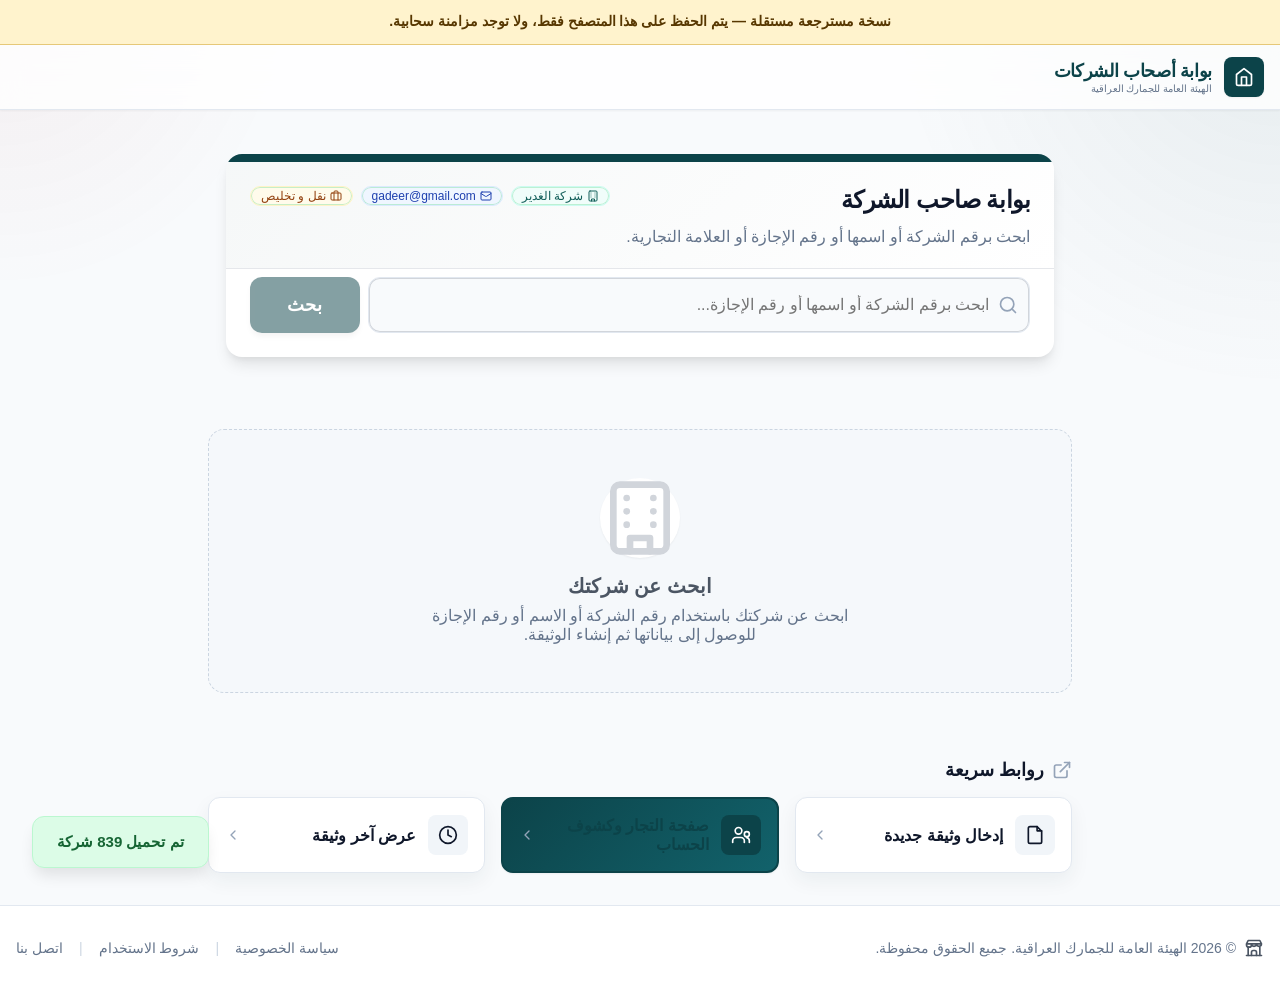
==== index.html @ 8e9bfe03 "feat: recover interactive frontend with local-only safe storage and deletion guard" ====
<!DOCTYPE html><html lang="ar" dir="rtl"><head><meta http-equiv="Content-Type" content="text/html; charset=UTF-8">
    
    <link rel="icon" href="./images/site-mark.svg">
    <meta name="viewport" content="width=device-width, initial-scale=1.0, viewport-fit=cover">
    <meta name="apple-mobile-web-app-capable" content="yes">
    <meta name="apple-mobile-web-app-status-bar-style" content="default">
    <meta name="mobile-web-app-capable" content="yes">
    <title>بوابة أصحاب الشركات</title>
    <link rel="stylesheet" href="./css/style.css">
    <link rel="stylesheet" href="./css/index-redesign.css">
</head>
<body class="isolate transition-all duration-300 dark:bg-slate-950 dark:text-slate-50">

    <div id="companySearchGate" class="flex flex-col min-h-screen">
        <!-- Top Nav -->
        <nav class="company-portal-nav">
            <div class="company-portal-nav-inner">
                <a href="./index.html" class="company-brand-wrap">
                    <div class="company-brand-icon">
                        <svg xmlns="http://www.w3.org/2000/svg" width="20" height="20" viewBox="0 0 24 24" fill="none" stroke="currentColor" stroke-width="2" stroke-linecap="round" stroke-linejoin="round"><path d="m3 9 9-7 9 7v11a2 2 0 0 1-2 2H5a2 2 0 0 1-2-2z"></path><polyline points="9 22 9 12 15 12 15 22"></polyline></svg>
                    </div>
                    <div>
                        <h1 class="company-brand-title">بوابة أصحاب الشركات</h1>
                        <p class="brand-subtitle">الهيئة العامة للجمارك العراقية</p>
                    </div>
                </a>
                
            </div>
        </nav>

        <!-- Main Content -->
        <main class="company-portal-main">
            
            <!-- Welcome Card & Search -->
            <section class="company-search-card">
                <div class="card-accent-bar"></div>
                <div class="company-search-card-header">
                    <div class="company-card-title-row">
                        <div>
                            <div class="company-card-title">
                                <h2>بوابة صاحب الشركة</h2>
                            </div>
                            <p class="company-search-help">ابحث برقم الشركة أو اسمها أو رقم الإجازة أو العلامة التجارية.</p>
                        </div>
                        <div class="owner-badges">
                            <span class="owner-badge">
                                <svg style="margin-left:4px" xmlns="http://www.w3.org/2000/svg" width="12" height="12" viewBox="0 0 24 24" fill="none" stroke="currentColor" stroke-width="2" stroke-linecap="round" stroke-linejoin="round"><rect width="16" height="20" x="4" y="2" rx="2" ry="2"></rect><path d="M9 22v-4h6v4"></path><path d="M8 6h.01"></path><path d="M16 6h.01"></path><path d="M8 10h.01"></path><path d="M16 10h.01"></path><path d="M8 14h.01"></path><path d="M16 14h.01"></path></svg>
                                شركة الغدير
                            </span>
                            <span class="owner-badge badge-blue">
                                <svg style="margin-left:4px" xmlns="http://www.w3.org/2000/svg" width="12" height="12" viewBox="0 0 24 24" fill="none" stroke="currentColor" stroke-width="2" stroke-linecap="round" stroke-linejoin="round"><rect width="20" height="16" x="2" y="4" rx="2"></rect><path d="m22 7-8.97 5.7a1.94 1.94 0 0 1-2.06 0L2 7"></path></svg>
                                gadeer@gmail.com
                            </span>
                            <span class="owner-badge badge-amber">
                                <svg style="margin-left:4px" xmlns="http://www.w3.org/2000/svg" width="12" height="12" viewBox="0 0 24 24" fill="none" stroke="currentColor" stroke-width="2" stroke-linecap="round" stroke-linejoin="round"><path d="M16 20V4a2 2 0 0 0-2-2h-4a2 2 0 0 0-2 2v16"></path><rect width="20" height="14" x="2" y="6" rx="2"></rect></svg>
                                نقل و تخليص
                            </span>
                        </div>
                    </div>
                </div>
                
                <div class="company-search-card-body">
                    <div class="hash-search-row">
                        <div class="hash-input-wrap">
                            <svg class="hash-input-icon" xmlns="http://www.w3.org/2000/svg" width="20" height="20" viewBox="0 0 24 24" fill="none" stroke="currentColor" stroke-width="2" stroke-linecap="round" stroke-linejoin="round"><circle cx="11" cy="11" r="8"></circle><path d="m21 21-4.3-4.3"></path></svg>
                            <input id="hashCompanySearch" type="text" placeholder="ابحث برقم الشركة أو اسمها أو رقم الإجازة...">
                            
                            <!-- Search Results Dropdown -->
                            <div id="hashCompanyResults" class="company-search-results" style="display: none;"></div>
                        </div>
                        <button id="hashSearchBtn" type="button" class="company-search-btn" disabled="">بحث</button>
                    </div>
                </div>
            </section>

            <!-- Empty State -->
            <section id="companyEmptyState" class="company-empty-state">
                <div class="empty-icon-wrap">
                    <svg xmlns="http://www.w3.org/2000/svg" width="40" height="40" viewBox="0 0 24 24" fill="none" stroke="currentColor" stroke-width="2" stroke-linecap="round" stroke-linejoin="round"><rect width="16" height="20" x="4" y="2" rx="2" ry="2"></rect><path d="M9 22v-4h6v4"></path><path d="M8 6h.01"></path><path d="M16 6h.01"></path><path d="M8 10h.01"></path><path d="M16 10h.01"></path><path d="M8 14h.01"></path><path d="M16 14h.01"></path></svg>
                </div>
                <h3>ابحث عن شركتك</h3>
                <p>ابحث عن شركتك باستخدام رقم الشركة أو الاسم أو رقم الإجازة للوصول إلى بياناتها ثم إنشاء الوثيقة.</p>
            </section>

            <!-- Selected Company Panel -->
            <section id="companySelectedPanel" class="company-selected-panel">
                <div class="panel-header-divider">
                    <div class="divider-line"></div>
                    <span class="divider-text">بعد اختيار الشركة</span>
                    <div class="divider-line"></div>
                </div>

                <div class="company-selected-card">
                    <div class="panel-top-info">
                        <div class="selected-icon-wrap">
                            <svg xmlns="http://www.w3.org/2000/svg" width="24" height="24" viewBox="0 0 24 24" fill="none" stroke="currentColor" stroke-width="2" stroke-linecap="round" stroke-linejoin="round"><rect width="16" height="20" x="4" y="2" rx="2" ry="2"></rect><path d="M9 22v-4h6v4"></path><path d="M8 6h.01"></path><path d="M16 6h.01"></path><path d="M8 10h.01"></path><path d="M16 10h.01"></path><path d="M8 14h.01"></path><path d="M16 14h.01"></path></svg>
                        </div>
                        <div class="panel-title-area">
                            <div class="panel-title-row">
                                <h3 id="selectedCompanyName">شركة الغدير للنقل والتخليص الجمركي</h3>
                                <svg class="check-icon" xmlns="http://www.w3.org/2000/svg" width="20" height="20" viewBox="0 0 24 24" fill="none" stroke="currentColor" stroke-width="2" stroke-linecap="round" stroke-linejoin="round"><path d="M22 11.08V12a10 10 0 1 1-5.93-9.14"></path><polyline points="22 4 12 14.01 9 11.01"></polyline></svg>
                            </div>
                            <p class="panel-subtitle">مسجلة ونشطة في النظام</p>
                        </div>
                        <span class="status-badge-approved">شركة معتمدة</span>
                    </div>

                    <div id="selectedCompanyDetails" class="company-selected-grid">
                        <!-- Dynamic details go here -->
                        <!-- 
                        <div class="detail-item">
                            <div class="detail-label"><svg width="16" height="16" viewBox="0 0 24 24" fill="none" stroke="currentColor" stroke-width="2"><rect width="16" height="20" x="4" y="2" rx="2" ry="2"/><path d="M9 22v-4h6v4"/><path d="M8 6h.01"/><path d="M16 6h.01"/><path d="M8 10h.01"/><path d="M16 10h.01"/><path d="M8 14h.01"/><path d="M16 14h.01"/></svg><span>اسم الشركة</span></div>
                            <p class="detail-value">شركة الغدير</p>
                        </div>
                        -->
                    </div>

                    <div class="panel-footer">
                        <button id="continueToFormBtn" type="button" class="company-search-btn continue-btn" disabled="">
                            متابعة إلى إنشاء الوثيقة
                            <svg xmlns="http://www.w3.org/2000/svg" width="20" height="20" viewBox="0 0 24 24" fill="none" stroke="currentColor" stroke-width="2" stroke-linecap="round" stroke-linejoin="round"><path d="m15 18-6-6 6-6"></path></svg>
                        </button>
                    </div>
                </div>
            </section>

            <!-- Quick Links -->
            <section class="quick-links-section">
                <h3 class="quick-links-title">
                    <svg xmlns="http://www.w3.org/2000/svg" width="20" height="20" viewBox="0 0 24 24" fill="none" stroke="currentColor" stroke-width="2" stroke-linecap="round" stroke-linejoin="round"><path d="M15 3h6v6"></path><path d="M10 14 21 3"></path><path d="M18 13v6a2 2 0 0 1-2 2H5a2 2 0 0 1-2-2V8a2 2 0 0 1 2-2h6"></path></svg>
                    روابط سريعة
                </h3>
                <div class="quick-links-grid">
                    <a href="./form.html" class="quick-link-chip">
                        <div class="link-icon-wrap">
                            <svg xmlns="http://www.w3.org/2000/svg" width="20" height="20" viewBox="0 0 24 24" fill="none" stroke="currentColor" stroke-width="2" stroke-linecap="round" stroke-linejoin="round"><path d="M14.5 2H6a2 2 0 0 0-2 2v16a2 2 0 0 0 2 2h12a2 2 0 0 0 2-2V7.5L14.5 2z"></path><polyline points="14.5 2 14.5 7 20 7"></polyline></svg>
                        </div>
                        <span class="link-text">إدخال وثيقة جديدة</span>
                        <svg class="link-arrow" xmlns="http://www.w3.org/2000/svg" width="16" height="16" viewBox="0 0 24 24" fill="none" stroke="currentColor" stroke-width="2" stroke-linecap="round" stroke-linejoin="round"><path d="m15 18-6-6 6-6"></path></svg>
                    </a>
                    
                    <a href="./traders.html" class="quick-link-chip primary">
                        <div class="link-icon-wrap">
                            <svg xmlns="http://www.w3.org/2000/svg" width="20" height="20" viewBox="0 0 24 24" fill="none" stroke="currentColor" stroke-width="2" stroke-linecap="round" stroke-linejoin="round"><path d="M16 21v-2a4 4 0 0 0-4-4H6a4 4 0 0 0-4 4v2"></path><circle cx="9" cy="7" r="4"></circle><path d="M22 21v-2a4 4 0 0 0-3-3.87"></path><circle cx="19" cy="11" r="3"></circle></svg>
                        </div>
                        <span class="link-text">صفحة التجار وكشوف الحساب</span>
                        <svg class="link-arrow" xmlns="http://www.w3.org/2000/svg" width="16" height="16" viewBox="0 0 24 24" fill="none" stroke="currentColor" stroke-width="2" stroke-linecap="round" stroke-linejoin="round"><path d="m15 18-6-6 6-6"></path></svg>
                    </a>
                    
                    <a href="./document.html" class="quick-link-chip">
                        <div class="link-icon-wrap">
                            <svg xmlns="http://www.w3.org/2000/svg" width="20" height="20" viewBox="0 0 24 24" fill="none" stroke="currentColor" stroke-width="2" stroke-linecap="round" stroke-linejoin="round"><circle cx="12" cy="12" r="10"></circle><polyline points="12 6 12 12 16 14"></polyline></svg>
                        </div>
                        <span class="link-text">عرض آخر وثيقة</span>
                        <svg class="link-arrow" xmlns="http://www.w3.org/2000/svg" width="16" height="16" viewBox="0 0 24 24" fill="none" stroke="currentColor" stroke-width="2" stroke-linecap="round" stroke-linejoin="round"><path d="m15 18-6-6 6-6"></path></svg>
                    </a>
                </div>
            </section>
        </main>

        <!-- Footer -->
        <footer class="company-portal-footer">
            <div class="company-footer-inner">
                <div class="company-footer-copy">
                    <svg xmlns="http://www.w3.org/2000/svg" width="20" height="20" viewBox="0 0 24 24" fill="none" stroke="currentColor" stroke-width="2" stroke-linecap="round" stroke-linejoin="round"><path d="M3 21h18"></path><path d="M3 7v1a3 3 0 0 0 6 0V7m0 1V7a3 3 0 0 0 6 0V7m0 1V7a3 3 0 0 0 6 0V7H3l2-4h14l2 4"></path><path d="M5 21V10.85"></path><path d="M19 21V10.85"></path><path d="M9 21v-4a2 2 0 0 1 2-2h2a2 2 0 0 1 2 2v4"></path></svg>
                    <p>© 2026 الهيئة العامة للجمارك العراقية. جميع الحقوق محفوظة.</p>
                </div>
                <div class="company-footer-links">
                    <a href="./#">سياسة الخصوصية</a>
                    <span class="separator">|</span>
                    <a href="./#">شروط الاستخدام</a>
                    <span class="separator">|</span>
                    <a href="./#">اتصل بنا</a>
                </div>
            </div>
        </footer>
    </div>

    <!-- Global Status Box -->
    <div id="status" class="status">
        <span id="statusMessage"></span>
    </div>

    <!-- Scripts -->
    <script src="./js/core.js"></script>
    <script src="./js/storage.js"></script>
    <script src="./js/sync.js"></script>
    <script src="./js/companies.js"></script>
    <script src="./js/index-page.js"></script>
    <script src="./js/app.js"></script>
    


</body></html>
---- css/style.css ----
@font-face {
  font-family: "Cairo";
  src: url("../fonts/cairo-regular.ttf") format("truetype");
  font-weight: 400;
  font-style: normal;
  font-display: swap;
}

@font-face {
  font-family: "Cairo";
  src: url("../fonts/cairo-regular.ttf") format("truetype");
  font-weight: 500;
  font-style: normal;
  font-display: swap;
}

@font-face {
  font-family: "Cairo";
  src: url("../fonts/cairo-regular.ttf") format("truetype");
  font-weight: 600;
  font-style: normal;
  font-display: swap;
}

@font-face {
  font-family: "Cairo";
  src: url("../fonts/cairo-bold.ttf") format("truetype");
  font-weight: 700;
  font-style: normal;
  font-display: swap;
}

@font-face {
  font-family: "Cairo";
  src: url("../fonts/cairo-bold.ttf") format("truetype");
  font-weight: 800;
  font-style: normal;
  font-display: swap;
}

@page {
  size: A4;
  margin: 0;
}

* {
  box-sizing: border-box;
  -webkit-print-color-adjust: exact;
  print-color-adjust: exact;
  /* Remove blue flash on tap on iOS */
  -webkit-tap-highlight-color: transparent;
}

html,
body {
  margin: 0;
  padding: 0;
  font-family: "Cairo", Arial, sans-serif;
  direction: rtl;
  background: #f3f4f6;
  color: #111827;
  /* Smooth momentum scrolling on iOS */
  -webkit-overflow-scrolling: touch;
}

/* Prevent iOS auto-zoom on inputs (must be ≥16px) */
input,
select,
textarea {
  font-size: 16px;
}

@media (min-width: 768px) {
  input,
  select,
  textarea {
    font-size: 1rem;
  }
}

/* Remove tap delay on all buttons and links */
button,
a,
[role="button"],
input[type="submit"],
input[type="button"],
input[type="file"],
label[for] {
  touch-action: manipulation;
  cursor: pointer;
}

/* Safe area for notched iPhones (bottom padding) */
body {
  padding-bottom: env(safe-area-inset-bottom);
}

/* ===== CSS الوثيقة الأصلي بعد تحويله من Vue scoped ===== */
{transition:background-color .2s ease-in-out,color .2s ease-in-out}.qr-document-root{width:100%}.doc-viewport{display:flex;align-items:flex-start;justify-content:center;min-height:100vh;padding:32px;background:#f3f4f6;overflow-y:auto}.a4-page{box-sizing:border-box;width:100%;max-width:210mm;min-height:297mm;padding:8mm;background:#fff;color:#111827;border:1px solid #d4cece;box-shadow:0 8px 26px #0f172a14;display:flex;flex-direction:column;gap:10px;margin:0 auto}.header-clean{display:grid;grid-template-columns:1fr 150px 1fr;align-items:center;gap:8px;padding:4px 0}.logo-wrap{display:flex;justify-content:center}.center-logo{width:110px;height:110px;object-fit:contain;border-radius:50%;border:3px solid #bbb;padding:6px;background:#fff}.doc-meta{display:flex;flex-direction:column;gap:4px}.meta-line{display:flex;gap:8px;justify-content:space-between;align-items:center}.meta-label{font-weight:700;white-space:nowrap}.meta-value{direction:ltr;text-align:left;word-break:break-word}.divider{border-top:1px solid rgba(0,0,0,.12);margin:6px 0 10px}.content{flex:1 1 auto;display:flex;flex-direction:column;gap:10px}.subject-row{display:flex;gap:12px;align-items:center;flex-wrap:wrap}.subject-field{flex:1;background:#f6f6f6;border-radius:6px;padding:6px 10px;font-weight:600;min-width:200px}.info-table{width:100%;border-collapse:collapse}.info-table th,.info-table td{border:1px solid #bbb;padding:4px 6px;font-size:.95rem}.info-table thead th{background:#990707;color:#fff;text-align:center}.info-table th.info-header{background:#990707;color:#fff;text-align:center;font-weight:700}.qr-wrap{display:flex;justify-content:center;margin-top:16px}.large-qr .barcode-img{width:58mm;max-width:100%;background:#fff;border:1px solid rgba(0,0,0,.08);padding:6px}.doc-footer{display:flex;align-items:center;justify-content:space-between;gap:10px;border-top:1px solid #bbb;padding-top:8px;flex-wrap:wrap}.footer-left img{width:72px;height:56px;object-fit:contain}.notes .muted{color:#6b7280}.external-link{color:#0d6efd;font-weight:700;word-break:break-all}.doc-actions{margin-top:8px;display:flex;justify-content:flex-start}.print-btn{background:#0d6efd;color:#fff;border:none;padding:6px 10px;border-radius:6px;font-weight:700;cursor:pointer;box-shadow:0 2px 6px #0d6efd2e;font-size:.9rem}.print-btn:hover{opacity:.95}@media(max-width:768px){.doc-viewport{padding:16px}.a4-page{padding:16px;height:auto;min-height:auto}.header-clean{display:flex;flex-direction:column-reverse;text-align:center;gap:16px}.header-left,.header-right{width:100%;text-align:center}.office-lines div{text-align:center!important}.doc-meta{width:100%}.meta-line{justify-content:space-between;width:100%}.doc-actions{justify-content:center;margin-bottom:10px}.center-logo{width:80px;height:80px}.doc-footer{flex-direction:column;text-align:center}.footer-center,.footer-right{width:100%}.info-table th,.info-table td{padding:4px;font-size:.85rem}}::-ms-reveal{display:none}


/* ===== CSS المودال الأصلي بعد تحويله من Vue scoped ===== */
.modal-overlay{position:fixed;inset:0;background-color:#0000004d;display:flex;align-items:center;justify-content:center;z-index:9999;padding:1rem;overflow-y:auto}.modal-overlay--no-dismiss{cursor:not-allowed}.modal-content{background:var(--color-background, #ffffff);border-radius:.75rem;box-shadow:0 20px 25px -5px #0000001a,0 10px 10px -5px #0000000a;display:flex;flex-direction:column;max-height:90vh;position:relative;outline:none;transition:all .3s ease;z-index:10000}@media(prefers-color-scheme:dark){.modal-content{background:var(--color-background, #1f2937);color:var(--color-text, #f9fafb)}}.modal-content--small{width:100%;max-width:400px}.modal-content--medium{width:100%;max-width:600px}.modal-content--large{width:100%;max-width:900px}.modal-content--fullscreen{width:95vw;height:95vh;max-width:none;max-height:none}.modal-header{display:flex;align-items:center;justify-content:space-between;padding:.5rem 1rem;border-bottom:1px solid var(--color-border, #e5e7eb);flex-shrink:0}@media(prefers-color-scheme:dark){.modal-header{border-bottom-color:var(--color-border, #374151)}}.modal-title{font-size:1.25rem;font-weight:600;margin:0;color:var(--color-text, #111827)}@media(prefers-color-scheme:dark){.modal-title{color:var(--color-text, #f9fafb)}}.modal-close-btn{background:none;border:none;cursor:pointer;padding:.5rem;display:flex;align-items:center;justify-content:center;border-radius:.375rem;color:var(--color-text-secondary, #6b7280);transition:all .2s ease}.modal-close-btn:hover{background-color:var(--color-hover, #f3f4f6);color:var(--color-text, #111827)}.modal-close-btn:focus{outline:2px solid var(--color-primary, #3b82f6);outline-offset:2px}@media(prefers-color-scheme:dark){.modal-close-btn:hover{background-color:var(--color-hover, #374151);color:var(--color-text, #f9fafb)}}.modal-close-icon{width:1.5rem;height:1.5rem}.modal-body{padding:1.5rem;overflow-y:auto;flex:1;color:var(--color-text, #374151)}@media(prefers-color-scheme:dark){.modal-body{color:var(--color-text, #d1d5db)}}.modal-body::-webkit-scrollbar{width:8px}.modal-body::-webkit-scrollbar-track{background:var(--color-background, #f9fafb)}.modal-body::-webkit-scrollbar-thumb{background:var(--color-border, #d1d5db);border-radius:4px}.modal-body::-webkit-scrollbar-thumb:hover{background:var(--color-border-hover, #9ca3af)}.modal-content select,.modal-content [role=listbox],.modal-content [role=menu],.modal-content .dropdown-menu,.modal-content .select-menu,.modal-content .popover,.modal-content [data-radix-popper-content-wrapper],.modal-content [data-popper-placement],.modal-content .ui-select-menu,.modal-content .ui-dropdown-menu,.modal-content .ui-popover,.modal-content [role=dialog] [role=menu],.modal-content .vue-treeselect__menu,.modal-content .vs__dropdown-menu{z-index:10001!important}.modal-footer{padding:1rem 1.5rem;border-top:1px solid var(--color-border, #e5e7eb);display:flex;align-items:center;justify-content:flex-end;gap:.75rem;flex-shrink:0}@media(prefers-color-scheme:dark){.modal-footer{border-top-color:var(--color-border, #374151)}}.modal-fade-enter-active,.modal-fade-leave-active{transition:opacity .3s ease}.modal-fade-enter-from,.modal-fade-leave-to{opacity:0}.modal-slide-enter-active,.modal-slide-leave-active{transition:all .3s ease}.modal-slide-enter-from{opacity:0;transform:translateY(-20px) scale(.95)}.modal-slide-leave-to{opacity:0;transform:translateY(20px) scale(.95)}@media(max-width:640px){.modal-overlay{padding:0;align-items:flex-end}.modal-content{border-radius:.75rem .75rem 0 0;max-height:95vh;width:100%!important;max-width:100%!important}.modal-content--fullscreen{border-radius:0;height:100vh;max-height:100vh}.modal-header,.modal-body{padding:1rem}.modal-footer{padding:.75rem 1rem;flex-direction:column-reverse}.modal-footer>*{width:100%}}@media(prefers-reduced-motion:reduce){.modal-fade-enter-active,.modal-fade-leave-active,.modal-slide-enter-active,.modal-slide-leave-active,.modal-content{transition:none}}.vue-treeselect__menu-container,.vue-treeselect__menu{z-index:10001!important}[data-headlessui-state]>[role=listbox],[data-headlessui-state] [role=menu]{z-index:10001!important}body>[role=listbox],body>[role=menu],body>.dropdown-menu,body>.select-menu,body>.popover,body>[data-radix-popper-content-wrapper],body>[data-popper-placement]{z-index:10001!important}[data-popper-placement],.ui-select-menu-container,.ui-dropdown-menu-container,.ui-popover-container{z-index:10001!important}


/* ===== تنسيق Treeselect الأصلي ===== */
.vue3-treeselect-helper-hide{display:none}.vue3-treeselect-helper-zoom-effect-off{transform:none!important}@keyframes vue3-treeselect-animation-fade-in{0%{opacity:0}}@keyframes vue3-treeselect-animation-bounce{0%,to{transform:scale(0)}50%{transform:scale(1)}}@keyframes vue3-treeselect-animation-rotate{to{transform:rotate(1turn)}}.vue3-treeselect__multi-value-item--transition-enter-active,.vue3-treeselect__multi-value-item--transition-leave-active{transition-duration:.2s;transition-property:transform,opacity}.vue3-treeselect__multi-value-item--transition-enter-active{transition-timing-function:cubic-bezier(.075,.82,.165,1)}.vue3-treeselect__multi-value-item--transition-leave-active{position:absolute;transition-timing-function:cubic-bezier(.215,.61,.355,1)}.vue3-treeselect__multi-value-item--transition-enter,.vue3-treeselect__multi-value-item--transition-leave-to{opacity:0;transform:scale(.7)}.vue3-treeselect__multi-value-item--transition-move{transition:transform .2s cubic-bezier(.165,.84,.44,1)}.vue3-treeselect{position:relative;text-align:left}[dir=rtl] .vue3-treeselect{text-align:right}.vue3-treeselect div,.vue3-treeselect span{box-sizing:border-box}.vue3-treeselect svg{fill:currentColor}.vue3-treeselect__control{background:#fff;border:1px solid #ddd;border-radius:5px;display:table;height:36px;padding-left:5px;padding-right:5px;table-layout:fixed;transition-duration:.2s;transition-property:border-color,box-shadow,width,height,background-color,opacity;transition-timing-function:cubic-bezier(.215,.61,.355,1);width:100%}.vue3-treeselect:not(.vue3-treeselect--disabled):not(.vue3-treeselect--focused) .vue3-treeselect__control:hover{border-color:#cfcfcf}.vue3-treeselect--focused:not(.vue3-treeselect--open) .vue3-treeselect__control{border-color:#039be5;box-shadow:0 0 0 3px #039be51a}.vue3-treeselect--disabled .vue3-treeselect__control{background-color:#f9f9f9}.vue3-treeselect--open .vue3-treeselect__control{border-color:#cfcfcf}.vue3-treeselect--open.vue3-treeselect--open-below .vue3-treeselect__control{border-bottom-left-radius:0;border-bottom-right-radius:0}.vue3-treeselect--open.vue3-treeselect--open-above .vue3-treeselect__control{border-top-left-radius:0;border-top-right-radius:0}.vue3-treeselect__control--has-icon{padding-left:20px}.vue3-treeselect__control--has-icon .vue3-treeselect__value-container{padding-left:5px}.vue3-treeselect__control--has-icon .vue3-treeselect__value-container .vue3-treeselect__input-container{padding-left:0}.vue3-treeselect__multi-value,.vue3-treeselect__value-container{vertical-align:middle;width:100%}.vue3-treeselect__value-container{display:table-cell;position:relative}.vue3-treeselect--searchable:not(.vue3-treeselect--disabled) .vue3-treeselect__value-container{cursor:text}.vue3-treeselect__multi-value{display:inline-block}.vue3-treeselect--has-value .vue3-treeselect__multi-value{margin-bottom:5px}.vue3-treeselect__control-icon-container{inset:0 0 0 5px;line-height:34px;pointer-events:none;position:absolute;-webkit-user-select:none;user-select:none}.vue3-treeselect__placeholder,.vue3-treeselect__single-value{inset:0;line-height:34px;overflow:hidden;padding-left:5px;padding-right:5px;pointer-events:none;position:absolute;text-overflow:ellipsis;-webkit-user-select:none;user-select:none;white-space:nowrap}.vue3-treeselect__placeholder{color:#bdbdbd}.vue3-treeselect__single-value{color:#333}.vue3-treeselect--focused.vue3-treeselect--searchable .vue3-treeselect__single-value{color:#bdbdbd}.vue3-treeselect--disabled .vue3-treeselect__single-value{position:static}.vue3-treeselect__multi-value-item-container{display:inline-block;padding-right:5px;padding-top:5px;vertical-align:top}[dir=rtl] .vue3-treeselect__multi-value-item-container{padding-left:5px;padding-right:0}.vue3-treeselect__multi-value-item{background:#e3f2fd;border:1px solid transparent;border-radius:2px;color:#039be5;cursor:default;display:inline-table;font-size:12px;padding:2px 0;vertical-align:top}.vue3-treeselect:not(.vue3-treeselect--disabled) .vue3-treeselect__multi-value-item:not(.vue3-treeselect__multi-value-item-disabled):hover .vue3-treeselect__multi-value-item:not(.vue3-treeselect__multi-value-item-new) .vue3-treeselect__multi-value-item:not(.vue3-treeselect__multi-value-item-new):hover{background:#e3f2fd;color:#039be5;cursor:pointer}.vue3-treeselect__multi-value-item.vue3-treeselect__multi-value-item-disabled{background:#f5f5f5;color:#757575;cursor:default}.vue3-treeselect--disabled .vue3-treeselect__multi-value-item{background:#fff;border-color:#e5e5e5;color:#555;cursor:default}.vue3-treeselect__multi-value-item.vue3-treeselect__multi-value-item-new,.vue3-treeselect__multi-value-item.vue3-treeselect__multi-value-item-new:hover{background:#e8f5e9}.vue3-treeselect__multi-value-label,.vue3-treeselect__value-remove{display:table-cell;padding:0 5px;vertical-align:middle}.vue3-treeselect__value-remove{border-left:1px solid #fff;color:#039be5;cursor:pointer;line-height:0;padding-left:5px}[dir=rtl] .vue3-treeselect__value-remove{border-left:0;border-right:1px solid #fff}.vue3-treeselect__value-remove:hover{color:#e53935}.vue3-treeselect--disabled .vue3-treeselect__value-remove,.vue3-treeselect__multi-value-item-disabled .vue3-treeselect__value-remove{display:none}.vue3-treeselect__value-remove>svg{height:6px;width:6px}.vue3-treeselect__multi-value-label{padding-right:5px;-webkit-user-select:none;user-select:none;white-space:pre-line}.vue3-treeselect__limit-tip{display:inline-block;padding-right:5px;padding-top:5px;vertical-align:top}[dir=rtl] .vue3-treeselect__limit-tip{padding-left:5px;padding-right:0}.vue3-treeselect__limit-tip-text{color:#bdbdbd;cursor:default;display:block;font-size:12px;font-weight:600;margin:2px 0;padding:1px 0}.vue3-treeselect__input-container{display:block;max-width:100%;outline:none}.vue3-treeselect--single .vue3-treeselect__input-container{font-size:inherit;height:100%}.vue3-treeselect--multi .vue3-treeselect__input-container{display:inline-block;font-size:12px;vertical-align:top}.vue3-treeselect--searchable .vue3-treeselect__input-container{padding-left:5px;padding-right:5px}.vue3-treeselect--searchable.vue3-treeselect--multi.vue3-treeselect--has-value .vue3-treeselect__input-container{padding-left:0;padding-top:5px}[dir=rtl] .vue3-treeselect--searchable.vue3-treeselect--multi.vue3-treeselect--has-value .vue3-treeselect__input-container{padding-left:5px;padding-right:0}.vue3-treeselect--disabled .vue3-treeselect__input-container{display:none}.vue3-treeselect__input,.vue3-treeselect__sizer{font-family:inherit;font-size:inherit;line-height:inherit;margin:0}.vue3-treeselect__input{background:none transparent;border:0;box-shadow:none;box-sizing:initial;line-height:1;margin:0;max-width:100%;outline:none;padding:0;vertical-align:middle}.vue3-treeselect__input::-ms-clear{display:none}.vue3-treeselect--single .vue3-treeselect__input{height:100%;width:100%}.vue3-treeselect--multi .vue3-treeselect__input{padding-bottom:3px;padding-top:3px}.vue3-treeselect--has-value .vue3-treeselect__input{line-height:inherit;vertical-align:top}.vue3-treeselect__sizer{height:0;left:0;overflow:scroll;position:absolute;top:0;visibility:hidden;white-space:pre}.vue3-treeselect__x-container{animation:vue3-treeselect-animation-fade-in .2s cubic-bezier(.075,.82,.165,1);color:#ccc;cursor:pointer;display:table-cell;line-height:0;text-align:center;vertical-align:middle;width:20px}.vue3-treeselect__x-container:hover{color:#e53935}.vue3-treeselect__x{height:8px;width:8px}.vue3-treeselect__control-arrow-container{cursor:pointer;display:table-cell;line-height:0;text-align:center;vertical-align:middle;width:20px}.vue3-treeselect--disabled .vue3-treeselect__control-arrow-container{cursor:default}.vue3-treeselect__control-arrow{color:#ccc;height:9px;width:9px}.vue3-treeselect:not(.vue3-treeselect--disabled) .vue3-treeselect__control-arrow-container:hover .vue3-treeselect__control-arrow{color:#616161}.vue3-treeselect--disabled .vue3-treeselect__control-arrow{opacity:.35}.vue3-treeselect__control-arrow--rotated{transform:rotate(180deg)}.vue3-treeselect__menu-container{left:0;overflow:visible;position:absolute;transition:0s;width:100%}.vue3-treeselect--open-below:not(.vue3-treeselect--append-to-body) .vue3-treeselect__menu-container{top:100%}.vue3-treeselect--open-above:not(.vue3-treeselect--append-to-body) .vue3-treeselect__menu-container{bottom:100%}.vue3-treeselect__menu{-webkit-overflow-scrolling:touch;background:#fff;border:1px solid #cfcfcf;cursor:default;display:block;line-height:180%;overflow-x:hidden;overflow-y:auto;padding-bottom:5px;padding-top:5px;position:absolute;width:auto}.vue3-treeselect--open-below .vue3-treeselect__menu{border-bottom-left-radius:5px;border-bottom-right-radius:5px;border-top-color:#f2f2f2;box-shadow:0 1px #0000000f;margin-top:-1px;top:0}.vue3-treeselect--open-above .vue3-treeselect__menu{border-bottom-color:#f2f2f2;border-top-left-radius:5px;border-top-right-radius:5px;bottom:0;margin-bottom:-1px}.vue3-treeselect__indent-level-0 .vue3-treeselect__option{padding-left:5px}[dir=rtl] .vue3-treeselect__indent-level-0 .vue3-treeselect__option{padding-left:5px;padding-right:5px}.vue3-treeselect__indent-level-0 .vue3-treeselect__tip{padding-left:25px}[dir=rtl] .vue3-treeselect__indent-level-0 .vue3-treeselect__tip{padding-left:5px;padding-right:25px}.vue3-treeselect__indent-level-1 .vue3-treeselect__option{padding-left:25px}[dir=rtl] .vue3-treeselect__indent-level-1 .vue3-treeselect__option{padding-left:5px;padding-right:25px}.vue3-treeselect__indent-level-1 .vue3-treeselect__tip{padding-left:45px}[dir=rtl] .vue3-treeselect__indent-level-1 .vue3-treeselect__tip{padding-left:5px;padding-right:45px}.vue3-treeselect__indent-level-2 .vue3-treeselect__option{padding-left:45px}[dir=rtl] .vue3-treeselect__indent-level-2 .vue3-treeselect__option{padding-left:5px;padding-right:45px}.vue3-treeselect__indent-level-2 .vue3-treeselect__tip{padding-left:65px}[dir=rtl] .vue3-treeselect__indent-level-2 .vue3-treeselect__tip{padding-left:5px;padding-right:65px}.vue3-treeselect__indent-level-3 .vue3-treeselect__option{padding-left:65px}[dir=rtl] .vue3-treeselect__indent-level-3 .vue3-treeselect__option{padding-left:5px;padding-right:65px}.vue3-treeselect__indent-level-3 .vue3-treeselect__tip{padding-left:85px}[dir=rtl] .vue3-treeselect__indent-level-3 .vue3-treeselect__tip{padding-left:5px;padding-right:85px}.vue3-treeselect__indent-level-4 .vue3-treeselect__option{padding-left:85px}[dir=rtl] .vue3-treeselect__indent-level-4 .vue3-treeselect__option{padding-left:5px;padding-right:85px}.vue3-treeselect__indent-level-4 .vue3-treeselect__tip{padding-left:105px}[dir=rtl] .vue3-treeselect__indent-level-4 .vue3-treeselect__tip{padding-left:5px;padding-right:105px}.vue3-treeselect__indent-level-5 .vue3-treeselect__option{padding-left:105px}[dir=rtl] .vue3-treeselect__indent-level-5 .vue3-treeselect__option{padding-left:5px;padding-right:105px}.vue3-treeselect__indent-level-5 .vue3-treeselect__tip{padding-left:125px}[dir=rtl] .vue3-treeselect__indent-level-5 .vue3-treeselect__tip{padding-left:5px;padding-right:125px}.vue3-treeselect__indent-level-6 .vue3-treeselect__option{padding-left:125px}[dir=rtl] .vue3-treeselect__indent-level-6 .vue3-treeselect__option{padding-left:5px;padding-right:125px}.vue3-treeselect__indent-level-6 .vue3-treeselect__tip{padding-left:145px}[dir=rtl] .vue3-treeselect__indent-level-6 .vue3-treeselect__tip{padding-left:5px;padding-right:145px}.vue3-treeselect__indent-level-7 .vue3-treeselect__option{padding-left:145px}[dir=rtl] .vue3-treeselect__indent-level-7 .vue3-treeselect__option{padding-left:5px;padding-right:145px}.vue3-treeselect__indent-level-7 .vue3-treeselect__tip{padding-left:165px}[dir=rtl] .vue3-treeselect__indent-level-7 .vue3-treeselect__tip{padding-left:5px;padding-right:165px}.vue3-treeselect__indent-level-8 .vue3-treeselect__option{padding-left:165px}[dir=rtl] .vue3-treeselect__indent-level-8 .vue3-treeselect__option{padding-left:5px;padding-right:165px}.vue3-treeselect__indent-level-8 .vue3-treeselect__tip{padding-left:185px}[dir=rtl] .vue3-treeselect__indent-level-8 .vue3-treeselect__tip{padding-left:5px;padding-right:185px}.vue3-treeselect__option{display:table;padding-left:5px;padding-right:5px;table-layout:fixed;width:100%}.vue3-treeselect__option--highlight{background:#f5f5f5}.vue3-treeselect--single .vue3-treeselect__option--selected{background:#e3f2fd;font-weight:600}.vue3-treeselect--single .vue3-treeselect__option--selected:hover{background:#e3f2fd}.vue3-treeselect__option--hide{display:none}.vue3-treeselect__option-arrow-container,.vue3-treeselect__option-arrow-placeholder{display:table-cell;line-height:0;text-align:center;vertical-align:middle;width:20px}.vue3-treeselect__option-arrow-container{cursor:pointer}.vue3-treeselect__option-arrow{color:#ccc;display:inline-block;height:9px;transform:rotate(-90deg);transition:transform .2s cubic-bezier(.19,1,.22,1);vertical-align:middle;width:9px}[dir=rtl] .vue3-treeselect__option-arrow{transform:rotate(90deg)}.vue3-treeselect--branch-nodes-disabled .vue3-treeselect__option:hover .vue3-treeselect__option-arrow,.vue3-treeselect__option-arrow-container:hover .vue3-treeselect__option-arrow{color:#616161}.vue3-treeselect__option-arrow--rotated,[dir=rtl] .vue3-treeselect__option-arrow--rotated{transform:rotate(0)}.vue3-treeselect__option-arrow--rotated.vue3-treeselect__option-arrow--prepare-enter{transform:rotate(-90deg)!important}[dir=rtl] .vue3-treeselect__option-arrow--rotated.vue3-treeselect__option-arrow--prepare-enter{transform:rotate(90deg)!important}.vue3-treeselect__label-container{color:inherit;cursor:pointer;display:table-cell;display:table;table-layout:fixed;vertical-align:middle;width:100%}.vue3-treeselect__option--disabled .vue3-treeselect__label-container{color:#00000040;cursor:not-allowed}.vue3-treeselect__checkbox-container{display:table-cell;height:100%;min-width:20px;text-align:center;vertical-align:middle;width:20px}.vue3-treeselect__checkbox{border-radius:2px;border-style:solid;border-width:1px;display:block;height:12px;margin:auto;position:relative;transition:all .2s cubic-bezier(.075,.82,.165,1);width:12px}.vue3-treeselect__check-mark,.vue3-treeselect__minus-mark{background-repeat:no-repeat;display:block;left:1px;opacity:0;position:absolute;top:1px;transition:all .2s ease}.vue3-treeselect__minus-mark{background-image:url([data-uri]);background-size:8px 8px;height:8px;width:8px}@media(min-resolution:1.5dppx){.vue3-treeselect__minus-mark{background-image:url([data-uri])}}@media(min-resolution:192dpi){.vue3-treeselect__minus-mark{background-image:url([data-uri])}}@media(min-resolution:288dpi){.vue3-treeselect__minus-mark{background-image:url([data-uri])}}.vue3-treeselect__checkbox--indeterminate>.vue3-treeselect__minus-mark{opacity:1}.vue3-treeselect__checkbox--disabled .vue3-treeselect__minus-mark{background-image:url([data-uri])}@media(min-resolution:1.5dppx){.vue3-treeselect__checkbox--disabled .vue3-treeselect__minus-mark{background-image:url([data-uri])}}@media(min-resolution:192dpi){.vue3-treeselect__checkbox--disabled .vue3-treeselect__minus-mark{background-image:url([data-uri])}}@media(min-resolution:288dpi){.vue3-treeselect__checkbox--disabled .vue3-treeselect__minus-mark{background-image:url([data-uri])}}.vue3-treeselect__check-mark{background-image:url([data-uri]);background-size:8px 8px;height:8px;transform:scaleY(1/8);width:8px}@media(min-resolution:1.5dppx){.vue3-treeselect__check-mark{background-image:url([data-uri])}}@media(min-resolution:192dpi){.vue3-treeselect__check-mark{background-image:url([data-uri])}}@media(min-resolution:288dpi){.vue3-treeselect__check-mark{background-image:url([data-uri])}}.vue3-treeselect__checkbox--checked>.vue3-treeselect__check-mark{opacity:1;transform:scaleY(1)}.vue3-treeselect__checkbox--disabled .vue3-treeselect__check-mark{background-image:url([data-uri])}@media(min-resolution:1.5dppx){.vue3-treeselect__checkbox--disabled .vue3-treeselect__check-mark{background-image:url([data-uri])}}@media(min-resolution:192dpi){.vue3-treeselect__checkbox--disabled .vue3-treeselect__check-mark{background-image:url([data-uri])}}@media(min-resolution:288dpi){.vue3-treeselect__checkbox--disabled .vue3-treeselect__check-mark{background-image:url([data-uri])}}.vue3-treeselect__checkbox--unchecked{background:#fff;border-color:#e0e0e0}.vue3-treeselect__label-container:hover .vue3-treeselect__checkbox--unchecked{background:#fff;border-color:#039be5}.vue3-treeselect__checkbox--checked,.vue3-treeselect__checkbox--indeterminate,.vue3-treeselect__label-container:hover .vue3-treeselect__checkbox--checked,.vue3-treeselect__label-container:hover .vue3-treeselect__checkbox--indeterminate{background:#039be5;border-color:#039be5}.vue3-treeselect__checkbox--disabled,.vue3-treeselect__label-container:hover .vue3-treeselect__checkbox--disabled{background-color:#f7f7f7;border-color:#e0e0e0}.vue3-treeselect__label{cursor:inherit;display:table-cell;max-width:100%;overflow:hidden;padding-left:5px;text-overflow:ellipsis;vertical-align:middle;white-space:nowrap}[dir=rtl] .vue3-treeselect__label{padding-left:0;padding-right:5px}.vue3-treeselect__count{font-weight:400;margin-left:5px;opacity:.6}[dir=rtl] .vue3-treeselect__count{margin-left:0;margin-right:5px}.vue3-treeselect__tip{color:#757575;display:table;padding-left:5px;padding-right:5px;table-layout:fixed;width:100%}.vue3-treeselect__tip-text{display:table-cell;font-size:12px;overflow:hidden;padding-left:5px;padding-right:5px;text-overflow:ellipsis;vertical-align:middle;white-space:nowrap;width:100%}.vue3-treeselect__error-tip .vue3-treeselect__retry{color:#039be5;cursor:pointer;font-style:normal;font-weight:600;margin-left:5px;text-decoration:none}[dir=rtl] .vue3-treeselect__error-tip .vue3-treeselect__retry{margin-left:0;margin-right:5px}.vue3-treeselect__icon-container{display:table-cell;line-height:0;text-align:center;vertical-align:middle;width:20px}.vue3-treeselect--single .vue3-treeselect__icon-container{padding-left:5px}[dir=rtl] .vue3-treeselect--single .vue3-treeselect__icon-container{padding-left:0;padding-right:5px}.vue3-treeselect__icon-warning{background:#fb8c00;border-radius:50%;display:block;height:12px;margin:auto;position:relative;width:12px}.vue3-treeselect__icon-warning:after{border-color:#fff;border-style:solid;border-width:5px 0 1px;content:"";display:block;height:1px;left:5px;position:absolute;top:2.5px;width:2px}.vue3-treeselect__icon-error{background:#e53935;border-radius:50%;display:block;height:12px;margin:auto;position:relative;width:12px}.vue3-treeselect__icon-error:after,.vue3-treeselect__icon-error:before{background:#fff;content:"";display:block;position:absolute;transform:rotate(45deg)}.vue3-treeselect__icon-error:before{height:2px;left:3px;top:5px;width:6px}.vue3-treeselect__icon-error:after{height:6px;left:5px;top:3px;width:2px}.vue3-treeselect__icon-loader{animation:vue3-treeselect-animation-rotate 1.6s linear infinite;display:block;height:12px;margin:auto;position:relative;text-align:center;width:12px}.vue3-treeselect__icon-loader:after,.vue3-treeselect__icon-loader:before{animation:vue3-treeselect-animation-bounce 1.6s ease-in-out infinite;border-radius:50%;content:"";display:block;height:100%;left:0;opacity:.6;position:absolute;top:0;width:100%}.vue3-treeselect__icon-loader:before{background:#039be5}.vue3-treeselect__icon-loader:after{animation-delay:-.8s;background:#b3e5fc}.vue3-treeselect__menu-placeholder{display:none}.vue3-treeselect__portal-target{border:0;box-sizing:border-box;display:block;height:0;left:0;margin:0;overflow:visible;padding:0;position:absolute;top:0;width:0}


/* ===== إضافات صفحة التعبئة ===== */

.form-page {
  min-height: 100vh;
  padding: 24px;
  background: #f3f4f6;
}

.form-card {
  max-width: 1120px;
  margin: 0 auto;
  background: #fff;
  border: 1px solid #ddd;
  border-radius: 16px;
  padding: 22px;
  box-shadow: 0 8px 26px rgba(15, 23, 42, .08);
  overflow: visible;
}

.form-header {
  display: flex;
  align-items: center;
  gap: 14px;
  margin-bottom: 16px;
}

.form-header img {
  width: 42px;
  height: 42px;
  object-fit: contain;
  border-radius: 50%;
  border: 1px solid #ddd;
  padding: 3px;
  background: #fff;
}

.form-title {
  margin: 0;
  color: #990707;
  font-size: 24px;
  font-weight: 800;
}

.form-desc {
  margin: 4px 0 0;
  color: #6b7280;
  font-size: 14px;
}

.section-title {
  grid-column: 1 / -1;
  margin: 12px 0 0;
  padding: 8px 10px;
  background: #990707;
  color: #fff;
  border-radius: 8px;
  font-size: 14px;
  font-weight: 800;
}

.form-grid {
  display: grid;
  grid-template-columns: repeat(2, 1fr);
  gap: 12px;
}

.form-group,
.form-group-full {
  position: relative;
}

.form-group-full {
  grid-column: 1 / -1;
}

.form-label {
  display: block;
  font-weight: 700;
  margin-bottom: 5px;
  font-size: 13px;
}

.form-input,
.form-textarea {
  width: 100%;
  border: 1px solid #d1d5db;
  border-radius: 9px;
  padding: 10px 12px;
  font-family: inherit;
  font-size: 14px;
  outline: none;
  background: #fff;
  transition: border-color .2s ease-in-out, box-shadow .2s ease-in-out;
}

.form-textarea {
  min-height: 76px;
  resize: vertical;
}

.form-input:focus,
.form-textarea:focus {
  border-color: #990707;
  box-shadow: 0 0 0 3px rgba(153, 7, 7, .08);
}

.search-results {
  display: none;
  position: absolute;
  z-index: 10001;
  top: calc(100% + 4px);
  right: 0;
  left: 0;
  background: #fff;
  border: 1px solid #d1d5db;
  border-radius: 10px;
  max-height: 320px;
  overflow: auto;
  box-shadow: 0 10px 25px rgba(15, 23, 42, .14);
}

.search-result-item {
  padding: 10px;
  border-bottom: 1px solid #eee;
  cursor: pointer;
  display: grid;
  gap: 3px;
}

.search-result-item:hover {
  background: #f9fafb;
}

.company-number {
  color: #990707;
  font-weight: 800;
  font-size: 12px;
}

.company-name {
  font-weight: 800;
  color: #111827;
}

.company-brand {
  color: #6b7280;
  font-size: 12px;
  line-height: 1.5;
}

.form-actions,
.toolbar {
  display: flex;
  gap: 10px;
  justify-content: center;
}

.form-actions {
  justify-content: flex-start;
  margin-top: 18px;
  position: sticky;
  bottom: 0;
  background: #fff;
  padding-top: 12px;
  border-top: 1px solid #eee;
}

.toolbar {
  padding: 14px;
  background: #fff;
  border-bottom: 1px solid #ddd;
  position: sticky;
  top: 0;
  z-index: 10;
}

.btn {
  border: 0;
  border-radius: 9px;
  padding: 11px 16px;
  font-family: inherit;
  font-weight: 800;
  cursor: pointer;
  text-decoration: none;
  display: inline-flex;
  align-items: center;
  justify-content: center;
}

.btn-primary {
  background: #990707;
  color: #fff;
}

.btn-secondary {
  background: #e5e7eb;
  color: #111827;
}

.status {
  display: none;
  margin-top: 12px;
  padding: 10px 12px;
  border-radius: 8px;
  font-weight: 700;
  font-size: 13px;
}

.status.info {
  display: block;
  background: #d1ecf1;
  color: #0c5460;
  border: 1px solid #bee5eb;
}

.status.success {
  display: block;
  background: #d4edda;
  color: #155724;
  border: 1px solid #c3e6cb;
}

.status.error {
  display: block;
  background: #f8d7da;
  color: #721c24;
  border: 1px solid #f5c6cb;
}

.form-note {
  margin-top: 14px;
  font-size: 12px;
  color: #6b7280;
}

/* Badge بسيط مثل badge-ddrqdsta */
.status-badge {
  display: inline-flex;
  align-items: center;
  border-radius: 6px;
  padding: 4px 8px;
  font-size: 12px;
  font-weight: 800;
  background: rgba(153, 7, 7, .10);
  color: #990707;
  border: 1px solid rgba(153, 7, 7, .25);
}

/* إضافات HTML على الوثيقة */
.a4-page {
  position: relative;
}



.logo-fallback {
  width: 110px;
  height: 110px;
  border-radius: 50%;
  border: 3px solid #bbb;
  padding: 6px;
  background: #fff;
  color: #9ca3af;
  display: flex;
  align-items: center;
  justify-content: center;
  font-weight: 700;
}

.qr-empty {
  width: 58mm;
  height: 58mm;
  background: #fff;
  border: 1px solid rgba(0, 0, 0, .08);
}

.info-table .ltr-right {
  direction: ltr;
  text-align: right;
}

.footer-logo-fallback {
  width: 72px;
  height: 56px;
  border: 1px solid #ddd;
  color: #9ca3af;
  display: flex;
  align-items: center;
  justify-content: center;
  font-weight: 700;
}

.footer-logo {
  width: 72px;
  height: 56px;
  object-fit: contain;
}

@media print {
  @page { size: A4; margin: 0 !important; }

  html,
  body {
    margin: 0;
    padding: 0;
    background: #fff;
  }

  .toolbar,
  .form-page,
  button,
  .print-toolbar,
  .download-toolbar,
  .preview-overlay,
  .preview-card,
  .action-buttons,
  .doc-actions {
    display: none !important;
  }

  .doc-viewport {
    padding: 0 !important;
    background: #fff !important;
    min-height: auto !important;
  }

  .a4-page {
    width: 210mm !important;
    height: 296mm !important;
    margin: 0 auto !important;
    box-sizing: border-box !important;
    display: flex !important;
    flex-direction: column !important;
    padding: 10mm !important;
    overflow: hidden !important;
    position: static !important;
    transform: none !important;
    box-shadow: none !important;
    border: none !important;
  }

  .a4-page .content {
    flex: 1 1 auto !important;
    display: flex !important;
    flex-direction: column !important;
    gap: 4px !important;
  }

  .header-clean { padding: 0 !important; gap: 4px !important; }
  .center-logo { width: 50px !important; height: 0px !important; }
  .office-lines { font-size: 0.75rem !important; line-height: 1.2 !important; }
  .doc-meta { gap: 2px !important; }
  .doc-meta .meta-value,
  .meta-label { font-size: 0.8rem !important; min-width: auto !important; }
  .divider { margin: 4px 0 !important; }
  .doc-title { margin: 4px 0 !important; font-size: 1.2rem !important; }
  .subject-row { margin-bottom: 4px !important; font-size: 0.9rem !important; }
  .subject-field { padding: 2px 6px !important; }
  .info-table th { font-size: 0.8rem !important; padding: 2px 4px !important; }
  .info-table td { font-size: 0.8rem !important; padding: 1px 4px !important; }
  .qr-wrap { margin-top: 4px !important; }
  .large-qr .barcode-img { width: 40mm !important; padding: 2px !important; }
  .qr-empty { width: 40mm !important; height: 40mm !important; }
  .notes p { margin: 1px 0 !important; font-size: 0.75rem !important; }
  .doc-footer {
    margin-top: auto !important;
    page-break-inside: avoid !important;
    padding-top: 4px !important;
    gap: 4px !important;
  }
  .footer-logo,
  .footer-left img { width: 50px !important; height: 40px !important; }
  .doc-footer .small { font-size: 0.65rem !important; line-height: 1.2 !important; }

  * {
    -webkit-print-color-adjust: exact !important;
    print-color-adjust: exact !important;
  }
}

@media (max-width: 768px) {
  .form-page { padding: 12px; }
  .form-grid { grid-template-columns: 1fr; }
  .form-card { padding: 16px; }
  .form-actions,
  .toolbar { flex-direction: column; }
}

/* واجهة بحث الشركة مثل بوابة أصحاب الشركات */
.company-portal-shell{min-height:100vh;display:flex;flex-direction:column;background:#f9fafb;color:#111827}
.company-portal-nav{position:sticky;top:0;z-index:50;border-bottom:1px solid #e5e7eb;background:#fff;box-shadow:0 1px 2px rgba(0,0,0,.05)}
.company-portal-container{width:100%;max-width:1280px;margin:0 auto;padding:0 16px}
.company-portal-nav-inner{height:64px;display:flex;align-items:center;justify-content:space-between}
.company-brand-wrap{display:flex;align-items:center;gap:12px;text-decoration:none}
.company-brand-icon{width:40px;height:40px;border-radius:10px;background:rgba(34,197,94,.12);color:#16a34a;display:flex;align-items:center;justify-content:center}
.company-brand-title{font-size:18px;font-weight:800;color:#111827;margin:0}
.company-user-area{display:flex;align-items:center;gap:12px}
.theme-icon-btn{width:34px;height:34px;border-radius:8px;background:transparent;border:0;color:#374151;display:inline-flex;align-items:center;justify-content:center;cursor:pointer}
.theme-icon-btn:hover{background:#f3f4f6}
.user-pill{display:inline-flex;align-items:center;gap:8px;border:0;background:transparent;border-radius:8px;padding:6px 8px;cursor:pointer;color:#374151;font-family:inherit}
.user-avatar{width:28px;height:28px;border-radius:999px;background:#f3f4f6;color:#6b7280;display:inline-flex;align-items:center;justify-content:center;font-weight:800}
.company-portal-main{flex:1;padding:12px 20px 40px}
.company-search-card{max-width:1280px;margin:12px auto 40px;background:#fff;border:1px solid #e5e7eb;border-radius:14px;overflow:visible;box-shadow:0 1px 4px rgba(15,23,42,.06)}
.company-search-card-header{padding:16px 24px;border-bottom:1px solid #e5e7eb}
.company-card-title-row{display:flex;align-items:center;justify-content:space-between;gap:16px;flex-wrap:wrap}
.company-card-title{display:flex;align-items:center;gap:12px}
.company-card-title svg{color:#22c55e;width:32px;height:32px;flex-shrink:0}
.company-card-title h2{font-size:20px;font-weight:800;margin:0}
.owner-badges{display:flex;gap:10px;flex-wrap:wrap}
.owner-badge{display:inline-flex;align-items:center;border-radius:8px;padding:4px 8px;font-size:14px;font-weight:700;color:#16a34a;background:rgba(34,197,94,.10);box-shadow:inset 0 0 0 1px rgba(34,197,94,.25)}
.company-search-card-body{padding:24px}
.company-search-inner{max-width:1152px;margin:0 auto;display:flex;flex-direction:column}
.company-search-help{font-size:14px;color:#4b5563;margin:0 0 16px}
.hash-search-row{display:flex;gap:12px;align-items:stretch;position:relative}
.hash-input-wrap{position:relative;flex:1;display:inline-flex;align-items:center}
.hash-input-wrap input{width:100%;border:0;border-radius:8px;padding:10px 12px;padding-inline-start:44px;font-size:16px;outline:none;background:#fff;color:#111827;box-shadow:inset 0 0 0 1px #d1d5db}
.hash-input-wrap input:focus{box-shadow:inset 0 0 0 2px #22c55e}
.hash-input-icon{position:absolute;inset-inline-start:12px;color:#9ca3af;width:20px;height:20px;pointer-events:none}
.company-search-btn{border:0;border-radius:8px;background:#22c55e;color:#fff;font-weight:800;font-family:inherit;padding:10px 16px;min-width:110px;display:inline-flex;align-items:center;justify-content:center;gap:8px;cursor:pointer}
.company-search-btn:disabled{opacity:.55;cursor:not-allowed}
.company-search-btn:not(:disabled):hover{background:#16a34a}
.company-search-results{display:none;margin-top:12px;background:#fff;border:1px solid #e5e7eb;border-radius:10px;max-height:360px;overflow:auto;box-shadow:0 12px 26px rgba(15,23,42,.12)}
.company-result-row{padding:12px 14px;border-bottom:1px solid #f3f4f6;cursor:pointer;display:grid;gap:4px}
.company-result-row:hover{background:#f9fafb}
.company-result-code{color:#16a34a;font-weight:900;font-size:12px}
.company-result-name{color:#111827;font-weight:900;font-size:15px}
.company-result-meta{color:#6b7280;font-size:12px;line-height:1.5}
.company-empty-state{display:flex;flex-direction:column;align-items:center;justify-content:center;padding:64px 16px;text-align:center}
.company-empty-state svg{width:96px;height:96px;color:#d1d5db}
.company-empty-state h3{margin:16px 0 0;font-size:20px;font-weight:800;color:#4b5563}
.company-empty-state p{margin:8px 0 0;color:#6b7280;max-width:520px}
.company-selected-panel{display:none;margin-top:24px;border:1px solid #bbf7d0;background:#f0fdf4;border-radius:12px;padding:16px}
.company-selected-panel h3{margin:0 0 8px;color:#166534;font-size:18px;font-weight:900}
.company-selected-grid{display:grid;grid-template-columns:repeat(2,minmax(0,1fr));gap:8px 16px;font-size:14px;color:#374151}
.company-selected-actions{display:flex;justify-content:flex-start;gap:10px;margin-top:16px}
.company-portal-footer{border-top:1px solid #e5e7eb;background:#fff;padding:24px 0}
.company-footer-inner{display:flex;align-items:center;justify-content:space-between;gap:16px;flex-wrap:wrap}
.company-footer-copy{color:#4b5563;font-size:14px}
.company-footer-copy p{margin:0}.company-footer-copy p+p{margin-top:4px}
.company-footer-links{display:flex;flex-wrap:wrap;gap:12px;color:#4b5563;font-size:14px}
.company-footer-links a{color:inherit;text-decoration:none}.company-footer-links a:hover{color:#16a34a}
@media (prefers-color-scheme:dark){.company-portal-shell{background:#111827;color:#fff}.company-portal-nav,.company-search-card,.company-portal-footer{background:#1f2937;border-color:#374151}.company-brand-title,.company-card-title h2,.company-result-name{color:#f9fafb}.company-search-help,.company-footer-copy,.company-footer-links,.company-empty-state p{color:#9ca3af}.hash-input-wrap input,.company-search-results{background:#111827;color:#fff}.company-result-row{border-color:#374151}.company-result-row:hover{background:#1f2937}.company-empty-state h3{color:#d1d5db}}
@media (max-width:768px){.company-portal-main{padding:12px}.company-card-title-row,.hash-search-row,.company-footer-inner{flex-direction:column;align-items:stretch}.company-search-btn{width:100%}.owner-badges{width:100%}.company-selected-grid{grid-template-columns:1fr}}


/* تحسينات document.html المعدل */
.print-hidden {}

@media print {
  .print-hidden,
  .toolbar,
  .doc-actions {
    display: none !important;
  }
}

.doc-title {
  text-align: right;
}

.notes.centered {
  text-align: center;
}

.qr-wrap:empty::before {
  content: "";
  width: 58mm;
  height: 58mm;
  display: block;
  background: #fff;
  border: 1px solid rgba(0,0,0,.08);
}


/* ===== Responsive polish refresh ===== */
:root {
  --app-primary: #0c4349;
  --app-primary-strong: #082f34;
  --app-primary-soft: rgba(12, 67, 73, 0.08);
  --app-accent: #990707;
  --app-bg: #eef4f5;
  --app-surface: rgba(255, 255, 255, 0.96);
  --app-border: rgba(12, 67, 73, 0.12);
  --app-shadow: 0 18px 50px rgba(8, 47, 52, 0.08);
  --app-radius-xl: 28px;
  --app-radius-lg: 20px;
  --app-radius-md: 16px;
}

html {
  scroll-behavior: smooth;
}

body {
  min-height: 100vh;
  background:
    radial-gradient(circle at top right, rgba(12, 67, 73, 0.08), transparent 24%),
    radial-gradient(circle at top left, rgba(153, 7, 7, 0.05), transparent 18%),
    var(--app-bg);
  color: #112227;
}

a {
  color: inherit;
}

.company-portal-container,
.form-card,
.traders-page-wrap {
  width: min(100%, 1280px);
}

.company-portal-nav {
  backdrop-filter: blur(16px);
  background: rgba(255, 255, 255, 0.92);
}

.company-search-card,
.form-card {
  border-color: var(--app-border);
  border-radius: var(--app-radius-xl);
  box-shadow: var(--app-shadow);
}

.company-search-card {
  overflow: hidden;
}

.company-search-card-header {
  padding: 22px 24px;
  background: linear-gradient(135deg, rgba(12, 67, 73, 0.04), rgba(255, 255, 255, 0.9));
}

.company-search-card-body {
  padding: 26px 24px 28px;
}

.company-card-title h2,
.company-brand-title {
  letter-spacing: -0.02em;
}

.company-search-help,
.form-desc,
.form-note {
  line-height: 1.9;
}

.hash-search-row {
  gap: 14px;
}

.hash-input-wrap input,
.form-input,
.form-textarea {
  min-height: 50px;
  border-radius: 16px;
  border-color: rgba(12, 67, 73, 0.16);
  background: rgba(255, 255, 255, 0.98);
}

.form-textarea {
  min-height: 110px;
}

.form-input:focus,
.form-textarea:focus,
.hash-input-wrap input:focus {
  border-color: var(--app-primary);
  box-shadow: 0 0 0 4px rgba(12, 67, 73, 0.11);
}

.company-search-btn,
.btn {
  min-height: 50px;
  border-radius: 16px;
  transition: transform 0.15s ease, box-shadow 0.15s ease, opacity 0.15s ease;
}

.company-search-btn:hover,
.btn:hover,
.company-result-row:hover,
.search-result-item:hover,
.action-btn:hover,
.mini-btn:hover,
.traders-nav a:hover {
  transform: translateY(-1px);
}

.form-page {
  padding: 24px 16px 34px;
  background: transparent;
}

.form-card {
  padding: 26px;
  overflow: visible;
}

.form-header {
  align-items: flex-start;
  justify-content: space-between;
  gap: 18px;
  padding-bottom: 18px;
  margin-bottom: 20px;
  border-bottom: 1px solid rgba(12, 67, 73, 0.08);
}

.form-header img {
  width: 48px;
  height: 48px;
  border-radius: 18px;
  border-color: rgba(12, 67, 73, 0.12);
  box-shadow: 0 10px 20px rgba(12, 67, 73, 0.08);
}

.form-title {
  color: var(--app-primary-strong);
  font-size: clamp(1.45rem, 2vw, 1.9rem);
}

.status-badge {
  margin-top: 8px;
  border-radius: 999px;
  padding: 7px 12px;
  background: rgba(12, 67, 73, 0.09);
  color: var(--app-primary);
  border-color: rgba(12, 67, 73, 0.18);
}

.form-grid {
  gap: 14px;
}

.section-title {
  margin-top: 14px;
  padding: 12px 14px;
  border-radius: 16px;
  background: linear-gradient(135deg, var(--app-primary), #12626b);
  box-shadow: 0 8px 20px rgba(12, 67, 73, 0.12);
  font-size: 0.97rem;
}

.search-results,
.driver-suggestions {
  border-radius: 18px;
}

.form-actions {
  gap: 12px;
  margin-top: 22px;
  padding-top: 16px;
  background: linear-gradient(to top, rgba(255, 255, 255, 0.98), rgba(255, 255, 255, 0.88));
  backdrop-filter: blur(12px);
}

.form-actions .btn {
  min-width: 170px;
}

.btn-primary {
  background: linear-gradient(135deg, var(--app-primary), #12626b);
  box-shadow: 0 10px 24px rgba(12, 67, 73, 0.18);
}

.btn-secondary {
  background: #edf2f3;
  color: var(--app-primary-strong);
}

.form-top-links,
.portal-quick-links {
  display: flex;
  flex-wrap: wrap;
  gap: 10px;
}

.form-top-links {
  margin-top: 14px;
}

.portal-quick-links {
  max-width: 1280px;
  margin: 0 auto 24px;
  padding: 0 16px;
}

.quick-link-chip {
  display: inline-flex;
  align-items: center;
  justify-content: center;
  min-height: 46px;
  padding: 10px 16px;
  border-radius: 999px;
  text-decoration: none;
  font-weight: 800;
  background: rgba(255, 255, 255, 0.94);
  color: var(--app-primary);
  border: 1px solid rgba(12, 67, 73, 0.12);
  box-shadow: 0 8px 20px rgba(8, 47, 52, 0.06);
}

.quick-link-chip.primary {
  background: linear-gradient(135deg, var(--app-primary), #12626b);
  color: #fff;
  border-color: transparent;
}

.form-note a,
.quick-link-chip:hover {
  color: inherit;
}

.company-selected-panel {
  border-radius: 20px;
  border-color: rgba(22, 163, 74, 0.22);
  box-shadow: inset 0 0 0 1px rgba(255, 255, 255, 0.4);
}

.company-selected-grid {
  gap: 12px 18px;
}

.status {
  border-radius: 16px;
  padding: 12px 14px;
  font-size: 0.94rem;
}

.doc-viewport {
  padding: 20px;
}

.a4-page {
  border-radius: 24px;
  overflow: hidden;
}

@media (max-width: 960px) {
  .form-grid,
  .company-selected-grid {
    grid-template-columns: 1fr;
  }

  .form-card {
    padding: 18px;
    border-radius: 24px;
  }

  .form-header {
    flex-direction: column;
    align-items: stretch;
  }

  .portal-quick-links {
    padding-inline: 14px;
  }
}

@media (max-width: 720px) {
  .company-portal-nav-inner {
    height: auto;
    min-height: 64px;
    padding: 10px 0;
    gap: 12px;
    flex-wrap: wrap;
  }

  .company-user-area {
    width: 100%;
    justify-content: space-between;
  }

  .company-search-card {
    margin-top: 10px;
    margin-bottom: 24px;
    border-radius: 24px;
  }

  .company-search-card-header,
  .company-search-card-body {
    padding: 18px 16px;
  }

  .owner-badges {
    width: 100%;
  }

  .hash-search-row,
  .company-selected-actions,
  .form-actions,
  .doc-actions {
    flex-direction: column;
  }

  .hash-search-row > *,
  .company-selected-actions > *,
  .form-actions > *,
  .doc-actions > * {
    width: 100%;
  }

  .search-results {
    max-height: 260px;
  }

  .form-page {
    padding: 12px 10px 24px;
  }

  .form-card {
    padding: 14px;
    border-radius: 22px;
  }

  .form-header img {
    width: 40px;
    height: 40px;
  }

  .form-title {
    font-size: 1.35rem;
  }

  .section-title {
    font-size: 0.92rem;
  }

  .driver-suggestions {
    position: static;
    margin-top: 8px;
  }

  .driver-suggestions-head,
  .driver-suggestion-row {
    grid-template-columns: 38px minmax(0, 1fr);
    gap: 8px;
  }

  .driver-suggestions-head .driver-suggestion-col:nth-child(n+3),
  .driver-suggestion-row .driver-suggestion-col:nth-child(n+3) {
    display: none;
  }

  .a4-page {
    border-radius: 18px;
  }

  .info-table {
    display: block;
    overflow-x: auto;
    white-space: nowrap;
  }
}

/* global-mobile-ios-tweaks */
html {
  -webkit-text-size-adjust: 100%;
  text-size-adjust: 100%;
}

input,
select,
textarea,
button {
  font: inherit;
}

@supports (padding: max(0px)) {
  body {
    padding-right: max(0px, env(safe-area-inset-right));
    padding-left: max(0px, env(safe-area-inset-left));
  }
}

.quick-link-chip,
.btn,
.company-search-btn,
.theme-icon-btn,
.user-pill,
input,
select,
textarea,
button {
  touch-action: manipulation;
}

@media (max-width: 820px) {
  .portal-quick-links {
    position: sticky;
    bottom: 0;
    z-index: 20;
  }

  .quick-link-chip,
  .btn,
  .company-search-btn {
    min-height: 48px;
  }

  .form-input,
  .form-textarea,
  #hashCompanySearch,
  .hash-input-wrap input {
    font-size: 16px !important;
  }
}
---- css/index-redesign.css ----
:root {
  --customs-teal: #0c4349;
  --customs-teal-light: #14616a;
  --customs-teal-soft: rgba(12, 67, 73, 0.05);
  --customs-teal-border: rgba(12, 67, 73, 0.1);
  --slate-50: #f8fafc;
  --slate-100: #f1f5f9;
  --slate-200: #e2e8f0;
  --slate-300: #cbd5e1;
  --slate-400: #94a3b8;
  --slate-500: #64748b;
  --slate-600: #475569;
  --slate-700: #334155;
  --slate-800: #1e293b;
  --slate-900: #0f172a;
  --slate-950: #020617;
}

body {
  font-family: 'Cairo', sans-serif;
  background-color: var(--slate-50);
  color: var(--slate-900);
  transition: background-color 0.3s, color 0.3s;
}

.dark body {
  background-color: var(--slate-950);
  color: var(--slate-50);
}

/* Nav Styles */
.company-portal-nav {
  position: sticky;
  top: 0;
  z-index: 50;
  width: 100%;
  border-bottom: 1px solid var(--slate-200);
  backdrop-filter: blur(12px);
  -webkit-backdrop-filter: blur(12px);
  background: rgba(255, 255, 255, 0.8);
  box-shadow: 0 1px 2px rgba(0,0,0,0.05);
}

.dark .company-portal-nav {
  background: rgba(2, 6, 23, 0.8);
  border-bottom-color: var(--slate-800);
}

.company-portal-nav-inner {
  max-width: 1280px;
  margin: 0 auto;
  padding: 0 1rem;
  height: 4rem;
  display: flex;
  align-items: center;
  justify-content: space-between;
}

.company-brand-wrap {
  display: flex;
  align-items: center;
  gap: 0.75rem;
  text-decoration: none;
}

.company-brand-icon {
  background-color: var(--customs-teal);
  color: white;
  padding: 0.5rem;
  border-radius: 0.5rem;
  display: flex;
  align-items: center;
  justify-content: center;
  box-shadow: 0 1px 2px rgba(0,0,0,0.05);
}

.company-brand-title {
  font-weight: 700;
  font-size: 1.125rem;
  line-height: 1.25;
  color: var(--customs-teal);
  margin: 0;
}

.dark .company-brand-title {
  color: #2dd4bf; /* teal-400 */
}

.brand-subtitle {
  font-size: 10px;
  color: var(--slate-500);
  font-weight: 500;
  margin: 0;
}

.company-user-area {
  display: flex;
  align-items: center;
  gap: 0.75rem;
}

.theme-icon-btn {
  background: transparent;
  border: none;
  cursor: pointer;
  padding: 0.5rem;
  border-radius: 9999px;
  color: var(--slate-600);
  display: flex;
  align-items: center;
  justify-content: center;
  transition: background-color 0.2s;
}

.theme-icon-btn:hover {
  background-color: var(--slate-100);
}

.dark .theme-icon-btn {
  color: var(--slate-300);
}

.dark .theme-icon-btn:hover {
  background-color: var(--slate-900);
}

.user-pill {
  display: flex;
  align-items: center;
  gap: 0.5rem;
  padding: 0.375rem 0.75rem;
  border-radius: 9999px;
  border: 1px solid var(--slate-200);
  background-color: var(--slate-100);
  color: var(--slate-700);
  font-size: 0.875rem;
  font-weight: 500;
}

.dark .user-pill {
  background-color: var(--slate-900);
  border-color: var(--slate-800);
  color: var(--slate-300);
}

.user-avatar {
  width: 1.5rem;
  height: 1.5rem;
  border-radius: 9999px;
  background-color: var(--slate-300);
  display: flex;
  align-items: center;
  justify-content: center;
  overflow: hidden;
}

/* Main Content Styles */
.company-portal-main {
  flex: 1;
  max-width: 56rem; /* 4xl */
  margin: 0 auto;
  padding: 2rem 1rem;
  width: 100%;
  display: flex;
  flex-direction: column;
  gap: 2rem;
}

/* Search Card */
.company-search-card {
  background: white;
  border-radius: 1rem;
  box-shadow: 0 10px 15px -3px rgba(0, 0, 0, 0.1), 0 4px 6px -2px rgba(0, 0, 0, 0.05);
  overflow: hidden;
  border: none;
}

.dark .company-search-card {
  background-color: var(--slate-900);
}

.card-accent-bar {
  height: 0.5rem;
  width: 100%;
  background-color: var(--customs-teal);
}

.company-search-card-header {
  padding: 1.5rem 1.5rem 1rem;
}

.company-card-title-row {
  display: flex;
  flex-direction: column;
  gap: 1rem;
}

@media (min-width: 768px) {
  .company-card-title-row {
    flex-direction: row;
    align-items: flex-start;
    justify-content: space-between;
  }
}

.company-card-title h2 {
  font-size: 1.5rem;
  font-weight: 700;
  margin: 0 0 0.5rem;
}

.company-search-help {
  font-size: 1rem;
  color: var(--slate-500);
  margin: 0;
}

.owner-badges {
  display: flex;
  flex-wrap: wrap;
  gap: 0.5rem;
}

.owner-badge {
  display: inline-flex;
  align-items: center;
  padding: 0.125rem 0.625rem;
  border-radius: 9999px;
  font-size: 0.75rem;
  font-weight: 500;
  background-color: #f0fdfa;
  color: #115e59;
  border: 1px solid #ccfbf1;
}

.dark .owner-badge {
  background-color: rgba(20, 184, 166, 0.1);
  color: #5eead4;
  border-color: rgba(20, 184, 166, 0.2);
}

.badge-blue {
  background-color: #eff6ff;
  color: #1e40af;
  border-color: #dbeafe;
}

.dark .badge-blue {
  background-color: rgba(59, 130, 246, 0.1);
  color: #93c5fd;
  border-color: rgba(59, 130, 246, 0.2);
}

.badge-amber {
  background-color: #fffbeb;
  color: #92400e;
  border-color: #fef3c7;
}

.dark .badge-amber {
  background-color: rgba(245, 158, 11, 0.1);
  color: #fcd34d;
  border-color: rgba(245, 158, 11, 0.2);
}

.company-search-card-body {
  padding: 0 1.5rem 1.5rem;
}

.hash-search-row {
  display: flex;
  gap: 0.5rem;
  margin-top: 0.5rem;
}

.hash-input-wrap {
  position: relative;
  flex: 1;
}

.hash-input-icon {
  position: absolute;
  right: 0.75rem;
  top: 50%;
  transform: translateY(-50%);
  color: var(--slate-400);
  width: 1.25rem;
  height: 1.25rem;
  pointer-events: none;
}

#hashCompanySearch {
  width: 100%;
  height: 3.5rem;
  padding-right: 2.5rem;
  padding-left: 1rem;
  font-size: 1rem;
  border-radius: 0.75rem;
  border: 1px solid var(--slate-200);
  background-color: var(--slate-50);
  outline: none;
  transition: ring 0.2s;
}

.dark #hashCompanySearch {
  background-color: var(--slate-950);
  border-color: var(--slate-800);
}

#hashCompanySearch:focus {
  border-color: var(--customs-teal);
  box-shadow: 0 0 0 2px rgba(12, 67, 73, 0.2);
}

.company-search-btn {
  height: 3.5rem;
  padding: 0 2rem;
  border-radius: 0.75rem;
  background-color: var(--customs-teal);
  color: white;
  font-weight: 700;
  font-size: 1.125rem;
  border: none;
  cursor: pointer;
  transition: all 0.2s;
  box-shadow: 0 4px 6px -1px rgba(0, 0, 0, 0.1);
}

.company-search-btn:hover:not(:disabled) {
  background-color: var(--customs-teal-light);
}

.company-search-btn:disabled {
  opacity: 0.5;
  cursor: not-allowed;
}

/* Results Dropdown */
.company-search-results {
  position: absolute;
  width: 100%;
  z-index: 10;
  margin-top: 0.5rem;
  background: white;
  border-radius: 0.75rem;
  border: 1px solid var(--slate-200);
  box-shadow: 0 10px 15px -3px rgba(0, 0, 0, 0.1);
  max-height: 20rem;
  overflow-y: auto;
}

.dark .company-search-results {
  background-color: var(--slate-900);
  border-color: var(--slate-800);
}

.company-result-row {
  padding: 0.75rem 1rem;
  border-bottom: 1px solid var(--slate-100);
  cursor: pointer;
  display: flex;
  flex-direction: column;
  gap: 0.25rem;
}

.dark .company-result-row {
  border-bottom-color: var(--slate-800);
}

.company-result-row:hover {
  background-color: var(--slate-50);
}

.dark .company-result-row:hover {
  background-color: var(--slate-800);
}

.company-result-code {
  color: #0d9488; /* teal-600 */
  font-weight: 800;
  font-size: 0.75rem;
}

.company-result-name {
  font-weight: 700;
  font-size: 0.9375rem;
}

.company-result-meta {
  color: var(--slate-500);
  font-size: 0.75rem;
}

/* Empty State */
.company-empty-state {
  padding: 3rem 1rem;
  display: flex;
  flex-direction: column;
  align-items: center;
  justify-content: center;
  text-align: center;
  border-radius: 1rem;
  border: 1px dashed var(--slate-300);
  background-color: rgba(241, 245, 249, 0.5);
}

.dark .company-empty-state {
  border-color: var(--slate-800);
  background-color: rgba(15, 23, 42, 0.5);
}

.empty-icon-wrap {
  width: 5rem;
  height: 5rem;
  border-radius: 9999px;
  background-color: white;
  display: flex;
  align-items: center;
  justify-content: center;
  margin-bottom: 1rem;
  box-shadow: 0 1px 2px rgba(0,0,0,0.05);
  color: var(--slate-400);
}

.dark .empty-icon-wrap {
  background-color: var(--slate-800);
}

.company-empty-state h3 {
  font-size: 1.25rem;
  font-weight: 700;
  margin: 0 0 0.5rem;
}

.company-empty-state p {
  color: var(--slate-500);
  max-width: 28rem;
  margin: 0;
}

/* Selected Panel */
.company-selected-panel {
  display: none;
  animation: slideDown 0.5s ease-out;
}

@keyframes slideDown {
  from { opacity: 0; transform: translateY(1rem); }
  to { opacity: 1; transform: translateY(0); }
}

.panel-header-divider {
  display: flex;
  align-items: center;
  gap: 0.5rem;
  margin-bottom: 1rem;
}

.divider-line {
  height: 1px;
  background-color: var(--slate-200);
  flex: 1;
}

.dark .divider-line {
  background-color: var(--slate-800);
}

.divider-text {
  font-size: 0.875rem;
  font-weight: 600;
  color: var(--slate-500);
  padding: 0 0.75rem;
}

.company-selected-card {
  background: white;
  border-radius: 1rem;
  border: 1px solid rgba(12, 67, 73, 0.1);
  box-shadow: 0 20px 25px -5px rgba(0, 0, 0, 0.1);
  overflow: hidden;
}

.dark .company-selected-card {
  background-color: var(--slate-900);
  border-color: rgba(12, 67, 73, 0.2);
}

.panel-top-info {
  background-color: rgba(12, 67, 73, 0.05);
  border-bottom: 1px solid rgba(12, 67, 73, 0.1);
  padding: 1rem 1.5rem;
  display: flex;
  align-items: center;
  gap: 1rem;
}

.selected-icon-wrap {
  width: 3rem;
  height: 3rem;
  border-radius: 0.75rem;
  background-color: white;
  display: flex;
  align-items: center;
  justify-content: center;
  box-shadow: 0 1px 2px rgba(0,0,0,0.05);
  color: var(--customs-teal);
  flex-shrink: 0;
}

.dark .selected-icon-wrap {
  background-color: var(--slate-800);
}

.panel-title-area {
  flex: 1;
}

.panel-title-row {
  display: flex;
  align-items: center;
  gap: 0.5rem;
}

#selectedCompanyName {
  font-size: 1.25rem;
  font-weight: 700;
  margin: 0;
}

.check-icon {
  color: #22c55e;
  width: 1.25rem;
  height: 1.25rem;
}

.panel-subtitle {
  font-size: 0.875rem;
  color: var(--slate-500);
  margin: 0.25rem 0 0;
}

.status-badge-approved {
  background-color: #dcfce7;
  color: #166534;
  padding: 0.25rem 0.75rem;
  border-radius: 9999px;
  font-size: 0.75rem;
  font-weight: 600;
}

.dark .status-badge-approved {
  background-color: rgba(34, 197, 94, 0.1);
  color: #4ade80;
}

.company-selected-grid {
  display: grid;
  grid-template-columns: 1fr;
}

@media (min-width: 640px) {
  .company-selected-grid {
    grid-template-columns: repeat(2, 1fr);
  }
}

@media (min-width: 1024px) {
  .company-selected-grid {
    grid-template-columns: repeat(4, 1fr);
  }
}

.detail-item {
  padding: 1rem 1.5rem;
  border-bottom: 1px solid var(--slate-100);
}

.dark .detail-item {
  border-bottom-color: var(--slate-800);
}

@media (min-width: 640px) {
  .detail-item {
    border-left: 1px solid var(--slate-100);
  }
  .dark .detail-item {
    border-left-color: var(--slate-800);
  }
}

.detail-label {
  display: flex;
  align-items: center;
  gap: 0.5rem;
  color: var(--slate-500);
  font-size: 0.875rem;
  font-weight: 500;
  margin-bottom: 0.5rem;
}

.detail-value {
  font-weight: 600;
  margin: 0;
}

.detail-value.ltr {
  direction: ltr;
  text-align: right;
}

.detail-value.mono {
  font-family: ui-monospace, SFMono-Regular, Menlo, Monaco, Consolas, monospace;
  letter-spacing: 0.05em;
}

.panel-footer {
  padding: 1rem 1.5rem;
  background-color: var(--slate-50);
  border-top: 1px solid var(--slate-100);
  display: flex;
  justify-content: flex-end;
}

.dark .panel-footer {
  background-color: var(--slate-900);
  border-top-color: var(--slate-800);
}

.continue-btn {
  width: 100%;
  display: flex;
  align-items: center;
  justify-content: center;
  gap: 0.5rem;
}

@media (min-width: 640px) {
  .continue-btn {
    width: auto;
  }
}

/* Quick Links Row */
.quick-links-section {
  margin-top: 1rem;
}

.quick-links-title {
  font-size: 1.125rem;
  font-weight: 700;
  margin-bottom: 1rem;
  display: flex;
  align-items: center;
  gap: 0.5rem;
}

.quick-links-title svg {
  color: var(--slate-400);
}

.quick-links-grid {
  display: grid;
  grid-template-columns: 1fr;
  gap: 1rem;
}

@media (min-width: 640px) {
  .quick-links-grid {
    grid-template-columns: repeat(3, 1fr);
  }
}

.quick-link-chip {
  display: flex;
  align-items: center;
  gap: 0.75rem;
  padding: 1rem;
  border-radius: 0.75rem;
  border: 1px solid var(--slate-200);
  background-color: white;
  text-decoration: none;
  transition: all 0.2s;
  color: var(--slate-900);
}

.dark .quick-link-chip {
  background-color: var(--slate-900);
  border-color: var(--slate-800);
  color: var(--slate-50);
}

.quick-link-chip:hover {
  border-color: var(--slate-300);
  box-shadow: 0 4px 6px -1px rgba(0, 0, 0, 0.1);
}

.dark .quick-link-chip:hover {
  border-color: var(--slate-700);
}

.quick-link-chip.primary {
  border-width: 2px;
  border-color: var(--customs-teal);
  background-color: #f0fdfa; /* teal-50 */
  box-shadow: 0 1px 2px rgba(0,0,0,0.05);
}

.dark .quick-link-chip.primary {
  background-color: rgba(12, 67, 73, 0.1);
}

.link-icon-wrap {
  width: 2.5rem;
  height: 2.5rem;
  border-radius: 0.5rem;
  background-color: var(--slate-100);
  display: flex;
  align-items: center;
  justify-content: center;
  flex-shrink: 0;
  transition: color 0.2s;
}

.dark .link-icon-wrap {
  background-color: var(--slate-800);
}

.quick-link-chip.primary .link-icon-wrap {
  background-color: var(--customs-teal);
  color: white;
}

.quick-link-chip:hover .link-icon-wrap:not(.quick-link-chip.primary .link-icon-wrap) {
  color: var(--customs-teal);
}

.link-text {
  flex: 1;
  font-weight: 600;
}

.quick-link-chip.primary .link-text {
  font-weight: 700;
  color: var(--customs-teal);
}

.dark .quick-link-chip.primary .link-text {
  color: #5eead4;
}

.link-arrow {
  color: var(--slate-400);
  transition: transform 0.2s;
}

.quick-link-chip:hover .link-arrow {
  transform: translateX(-0.25rem);
}

/* Footer */
.company-portal-footer {
  padding: 2rem 0;
  border-top: 1px solid var(--slate-200);
  background-color: white;
  margin-top: auto;
}

.dark .company-portal-footer {
  background-color: var(--slate-950);
  border-top-color: var(--slate-900);
}

.company-footer-inner {
  max-width: 1280px;
  margin: 0 auto;
  padding: 0 1rem;
  display: flex;
  flex-direction: column;
  gap: 1rem;
}

@media (min-width: 768px) {
  .company-footer-inner {
    flex-direction: row;
    align-items: center;
    justify-content: space-between;
  }
}

.company-footer-copy {
  display: flex;
  align-items: center;
  gap: 0.5rem;
}

.company-footer-copy p {
  font-size: 0.875rem;
  color: var(--slate-500);
  font-weight: 500;
  margin: 0;
}

.company-footer-links {
  display: flex;
  align-items: center;
  gap: 1rem;
  font-size: 0.875rem;
  color: var(--slate-500);
}

.company-footer-links a {
  text-decoration: none;
  transition: color 0.2s;
}

.company-footer-links a:hover {
  color: var(--customs-teal);
}

.separator {
  color: var(--slate-300);
}

/* Status Box */
#status {
  position: fixed;
  bottom: 2rem;
  left: 2rem;
  z-index: 100;
  padding: 1rem 1.5rem;
  border-radius: 0.75rem;
  box-shadow: 0 10px 15px -3px rgba(0, 0, 0, 0.1);
  max-width: 24rem;
  display: none;
}

#status.info { background-color: #e0f2fe; color: #0369a1; border: 1px solid #bae6fd; }
#status.success { background-color: #dcfce7; color: #166534; border: 1px solid #bbf7d0; }
#status.error { background-color: #fee2e2; color: #991b1b; border: 1px solid #fecaca; }
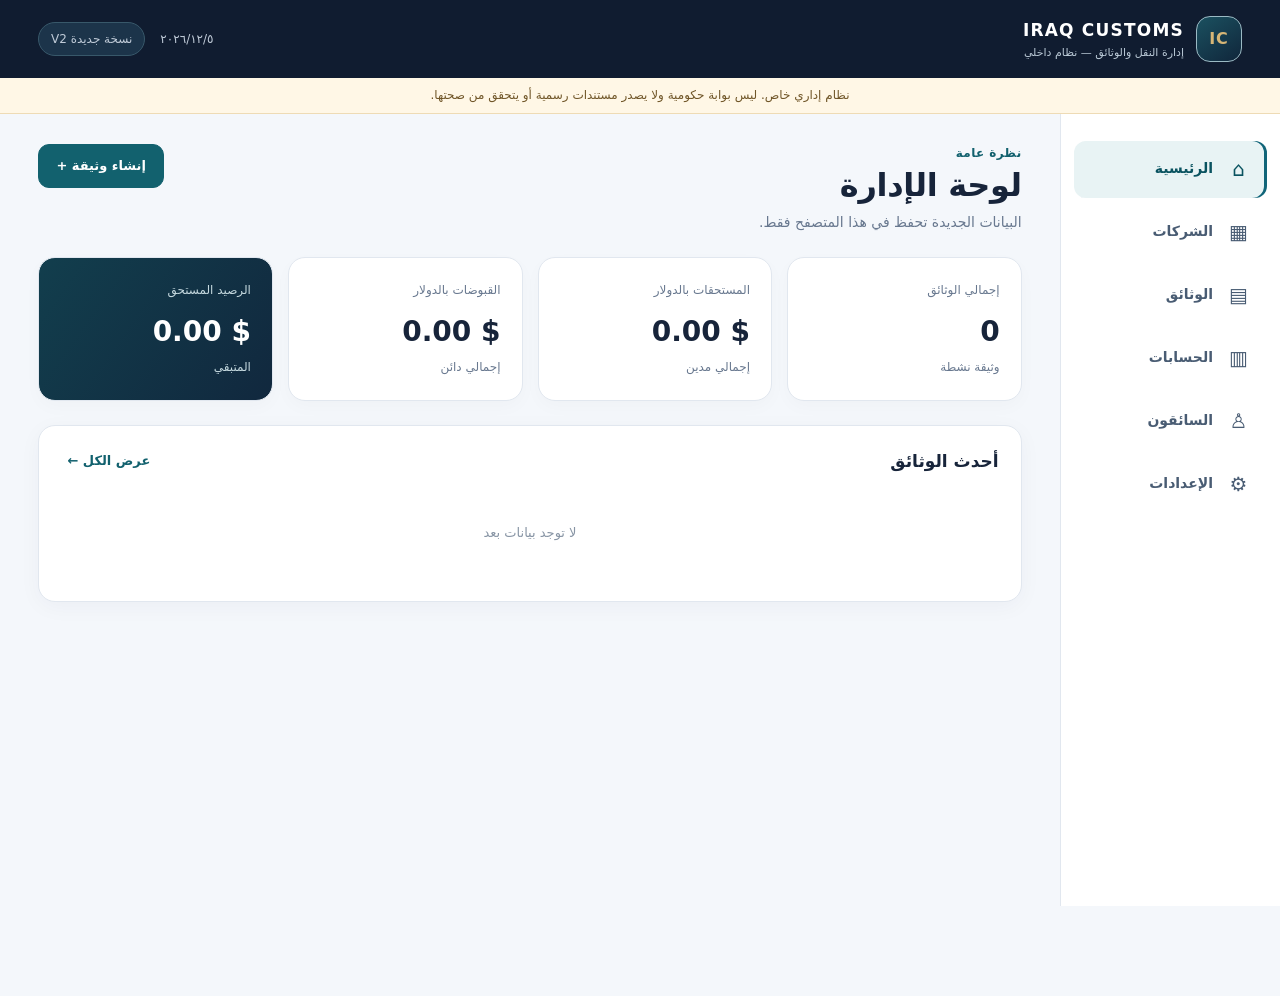
==== commit 6d986856: "feat: rebuild transport and customs office app v2 with clean local accounting" ====
--- a/index.html
+++ b/index.html
@@ -1,194 +1,102 @@
-<!DOCTYPE html><html lang="ar" dir="rtl"><head><meta http-equiv="Content-Type" content="text/html; charset=UTF-8">
-    
-    <link rel="icon" href="./images/site-mark.svg">
-    <meta name="viewport" content="width=device-width, initial-scale=1.0, viewport-fit=cover">
-    <meta name="apple-mobile-web-app-capable" content="yes">
-    <meta name="apple-mobile-web-app-status-bar-style" content="default">
-    <meta name="mobile-web-app-capable" content="yes">
-    <title>بوابة أصحاب الشركات</title>
-    <link rel="stylesheet" href="./css/style.css">
-    <link rel="stylesheet" href="./css/index-redesign.css">
+<!doctype html>
+<html lang="ar" dir="rtl">
+<head>
+<meta charset="utf-8">
+<meta name="viewport" content="width=device-width, initial-scale=1, viewport-fit=cover">
+<meta name="theme-color" content="#101c30">
+<meta name="description" content="إدارة داخلية للشركات والسائقين والوثائق وكشوف الحسابات. ليست خدمة حكومية.">
+<title>IRAQ CUSTOMS | إدارة النقل والشركات</title>
+<link rel="stylesheet" href="./assets/style.css">
+<script type="module" src="./assets/app.mjs"></script>
 </head>
-<body class="isolate transition-all duration-300 dark:bg-slate-950 dark:text-slate-50">
-
-    <div id="companySearchGate" class="flex flex-col min-h-screen">
-        <!-- Top Nav -->
-        <nav class="company-portal-nav">
-            <div class="company-portal-nav-inner">
-                <a href="./index.html" class="company-brand-wrap">
-                    <div class="company-brand-icon">
-                        <svg xmlns="http://www.w3.org/2000/svg" width="20" height="20" viewBox="0 0 24 24" fill="none" stroke="currentColor" stroke-width="2" stroke-linecap="round" stroke-linejoin="round"><path d="m3 9 9-7 9 7v11a2 2 0 0 1-2 2H5a2 2 0 0 1-2-2z"></path><polyline points="9 22 9 12 15 12 15 22"></polyline></svg>
-                    </div>
-                    <div>
-                        <h1 class="company-brand-title">بوابة أصحاب الشركات</h1>
-                        <p class="brand-subtitle">الهيئة العامة للجمارك العراقية</p>
-                    </div>
-                </a>
-                
-            </div>
-        </nav>
-
-        <!-- Main Content -->
-        <main class="company-portal-main">
-            
-            <!-- Welcome Card & Search -->
-            <section class="company-search-card">
-                <div class="card-accent-bar"></div>
-                <div class="company-search-card-header">
-                    <div class="company-card-title-row">
-                        <div>
-                            <div class="company-card-title">
-                                <h2>بوابة صاحب الشركة</h2>
-                            </div>
-                            <p class="company-search-help">ابحث برقم الشركة أو اسمها أو رقم الإجازة أو العلامة التجارية.</p>
-                        </div>
-                        <div class="owner-badges">
-                            <span class="owner-badge">
-                                <svg style="margin-left:4px" xmlns="http://www.w3.org/2000/svg" width="12" height="12" viewBox="0 0 24 24" fill="none" stroke="currentColor" stroke-width="2" stroke-linecap="round" stroke-linejoin="round"><rect width="16" height="20" x="4" y="2" rx="2" ry="2"></rect><path d="M9 22v-4h6v4"></path><path d="M8 6h.01"></path><path d="M16 6h.01"></path><path d="M8 10h.01"></path><path d="M16 10h.01"></path><path d="M8 14h.01"></path><path d="M16 14h.01"></path></svg>
-                                شركة الغدير
-                            </span>
-                            <span class="owner-badge badge-blue">
-                                <svg style="margin-left:4px" xmlns="http://www.w3.org/2000/svg" width="12" height="12" viewBox="0 0 24 24" fill="none" stroke="currentColor" stroke-width="2" stroke-linecap="round" stroke-linejoin="round"><rect width="20" height="16" x="2" y="4" rx="2"></rect><path d="m22 7-8.97 5.7a1.94 1.94 0 0 1-2.06 0L2 7"></path></svg>
-                                gadeer@gmail.com
-                            </span>
-                            <span class="owner-badge badge-amber">
-                                <svg style="margin-left:4px" xmlns="http://www.w3.org/2000/svg" width="12" height="12" viewBox="0 0 24 24" fill="none" stroke="currentColor" stroke-width="2" stroke-linecap="round" stroke-linejoin="round"><path d="M16 20V4a2 2 0 0 0-2-2h-4a2 2 0 0 0-2 2v16"></path><rect width="20" height="14" x="2" y="6" rx="2"></rect></svg>
-                                نقل و تخليص
-                            </span>
-                        </div>
-                    </div>
-                </div>
-                
-                <div class="company-search-card-body">
-                    <div class="hash-search-row">
-                        <div class="hash-input-wrap">
-                            <svg class="hash-input-icon" xmlns="http://www.w3.org/2000/svg" width="20" height="20" viewBox="0 0 24 24" fill="none" stroke="currentColor" stroke-width="2" stroke-linecap="round" stroke-linejoin="round"><circle cx="11" cy="11" r="8"></circle><path d="m21 21-4.3-4.3"></path></svg>
-                            <input id="hashCompanySearch" type="text" placeholder="ابحث برقم الشركة أو اسمها أو رقم الإجازة...">
-                            
-                            <!-- Search Results Dropdown -->
-                            <div id="hashCompanyResults" class="company-search-results" style="display: none;"></div>
-                        </div>
-                        <button id="hashSearchBtn" type="button" class="company-search-btn" disabled="">بحث</button>
-                    </div>
-                </div>
-            </section>
-
-            <!-- Empty State -->
-            <section id="companyEmptyState" class="company-empty-state">
-                <div class="empty-icon-wrap">
-                    <svg xmlns="http://www.w3.org/2000/svg" width="40" height="40" viewBox="0 0 24 24" fill="none" stroke="currentColor" stroke-width="2" stroke-linecap="round" stroke-linejoin="round"><rect width="16" height="20" x="4" y="2" rx="2" ry="2"></rect><path d="M9 22v-4h6v4"></path><path d="M8 6h.01"></path><path d="M16 6h.01"></path><path d="M8 10h.01"></path><path d="M16 10h.01"></path><path d="M8 14h.01"></path><path d="M16 14h.01"></path></svg>
-                </div>
-                <h3>ابحث عن شركتك</h3>
-                <p>ابحث عن شركتك باستخدام رقم الشركة أو الاسم أو رقم الإجازة للوصول إلى بياناتها ثم إنشاء الوثيقة.</p>
-            </section>
-
-            <!-- Selected Company Panel -->
-            <section id="companySelectedPanel" class="company-selected-panel">
-                <div class="panel-header-divider">
-                    <div class="divider-line"></div>
-                    <span class="divider-text">بعد اختيار الشركة</span>
-                    <div class="divider-line"></div>
-                </div>
-
-                <div class="company-selected-card">
-                    <div class="panel-top-info">
-                        <div class="selected-icon-wrap">
-                            <svg xmlns="http://www.w3.org/2000/svg" width="24" height="24" viewBox="0 0 24 24" fill="none" stroke="currentColor" stroke-width="2" stroke-linecap="round" stroke-linejoin="round"><rect width="16" height="20" x="4" y="2" rx="2" ry="2"></rect><path d="M9 22v-4h6v4"></path><path d="M8 6h.01"></path><path d="M16 6h.01"></path><path d="M8 10h.01"></path><path d="M16 10h.01"></path><path d="M8 14h.01"></path><path d="M16 14h.01"></path></svg>
-                        </div>
-                        <div class="panel-title-area">
-                            <div class="panel-title-row">
-                                <h3 id="selectedCompanyName">شركة الغدير للنقل والتخليص الجمركي</h3>
-                                <svg class="check-icon" xmlns="http://www.w3.org/2000/svg" width="20" height="20" viewBox="0 0 24 24" fill="none" stroke="currentColor" stroke-width="2" stroke-linecap="round" stroke-linejoin="round"><path d="M22 11.08V12a10 10 0 1 1-5.93-9.14"></path><polyline points="22 4 12 14.01 9 11.01"></polyline></svg>
-                            </div>
-                            <p class="panel-subtitle">مسجلة ونشطة في النظام</p>
-                        </div>
-                        <span class="status-badge-approved">شركة معتمدة</span>
-                    </div>
-
-                    <div id="selectedCompanyDetails" class="company-selected-grid">
-                        <!-- Dynamic details go here -->
-                        <!-- 
-                        <div class="detail-item">
-                            <div class="detail-label"><svg width="16" height="16" viewBox="0 0 24 24" fill="none" stroke="currentColor" stroke-width="2"><rect width="16" height="20" x="4" y="2" rx="2" ry="2"/><path d="M9 22v-4h6v4"/><path d="M8 6h.01"/><path d="M16 6h.01"/><path d="M8 10h.01"/><path d="M16 10h.01"/><path d="M8 14h.01"/><path d="M16 14h.01"/></svg><span>اسم الشركة</span></div>
-                            <p class="detail-value">شركة الغدير</p>
-                        </div>
-                        -->
-                    </div>
-
-                    <div class="panel-footer">
-                        <button id="continueToFormBtn" type="button" class="company-search-btn continue-btn" disabled="">
-                            متابعة إلى إنشاء الوثيقة
-                            <svg xmlns="http://www.w3.org/2000/svg" width="20" height="20" viewBox="0 0 24 24" fill="none" stroke="currentColor" stroke-width="2" stroke-linecap="round" stroke-linejoin="round"><path d="m15 18-6-6 6-6"></path></svg>
-                        </button>
-                    </div>
-                </div>
-            </section>
-
-            <!-- Quick Links -->
-            <section class="quick-links-section">
-                <h3 class="quick-links-title">
-                    <svg xmlns="http://www.w3.org/2000/svg" width="20" height="20" viewBox="0 0 24 24" fill="none" stroke="currentColor" stroke-width="2" stroke-linecap="round" stroke-linejoin="round"><path d="M15 3h6v6"></path><path d="M10 14 21 3"></path><path d="M18 13v6a2 2 0 0 1-2 2H5a2 2 0 0 1-2-2V8a2 2 0 0 1 2-2h6"></path></svg>
-                    روابط سريعة
-                </h3>
-                <div class="quick-links-grid">
-                    <a href="./form.html" class="quick-link-chip">
-                        <div class="link-icon-wrap">
-                            <svg xmlns="http://www.w3.org/2000/svg" width="20" height="20" viewBox="0 0 24 24" fill="none" stroke="currentColor" stroke-width="2" stroke-linecap="round" stroke-linejoin="round"><path d="M14.5 2H6a2 2 0 0 0-2 2v16a2 2 0 0 0 2 2h12a2 2 0 0 0 2-2V7.5L14.5 2z"></path><polyline points="14.5 2 14.5 7 20 7"></polyline></svg>
-                        </div>
-                        <span class="link-text">إدخال وثيقة جديدة</span>
-                        <svg class="link-arrow" xmlns="http://www.w3.org/2000/svg" width="16" height="16" viewBox="0 0 24 24" fill="none" stroke="currentColor" stroke-width="2" stroke-linecap="round" stroke-linejoin="round"><path d="m15 18-6-6 6-6"></path></svg>
-                    </a>
-                    
-                    <a href="./traders.html" class="quick-link-chip primary">
-                        <div class="link-icon-wrap">
-                            <svg xmlns="http://www.w3.org/2000/svg" width="20" height="20" viewBox="0 0 24 24" fill="none" stroke="currentColor" stroke-width="2" stroke-linecap="round" stroke-linejoin="round"><path d="M16 21v-2a4 4 0 0 0-4-4H6a4 4 0 0 0-4 4v2"></path><circle cx="9" cy="7" r="4"></circle><path d="M22 21v-2a4 4 0 0 0-3-3.87"></path><circle cx="19" cy="11" r="3"></circle></svg>
-                        </div>
-                        <span class="link-text">صفحة التجار وكشوف الحساب</span>
-                        <svg class="link-arrow" xmlns="http://www.w3.org/2000/svg" width="16" height="16" viewBox="0 0 24 24" fill="none" stroke="currentColor" stroke-width="2" stroke-linecap="round" stroke-linejoin="round"><path d="m15 18-6-6 6-6"></path></svg>
-                    </a>
-                    
-                    <a href="./document.html" class="quick-link-chip">
-                        <div class="link-icon-wrap">
-                            <svg xmlns="http://www.w3.org/2000/svg" width="20" height="20" viewBox="0 0 24 24" fill="none" stroke="currentColor" stroke-width="2" stroke-linecap="round" stroke-linejoin="round"><circle cx="12" cy="12" r="10"></circle><polyline points="12 6 12 12 16 14"></polyline></svg>
-                        </div>
-                        <span class="link-text">عرض آخر وثيقة</span>
-                        <svg class="link-arrow" xmlns="http://www.w3.org/2000/svg" width="16" height="16" viewBox="0 0 24 24" fill="none" stroke="currentColor" stroke-width="2" stroke-linecap="round" stroke-linejoin="round"><path d="m15 18-6-6 6-6"></path></svg>
-                    </a>
-                </div>
-            </section>
-        </main>
-
-        <!-- Footer -->
-        <footer class="company-portal-footer">
-            <div class="company-footer-inner">
-                <div class="company-footer-copy">
-                    <svg xmlns="http://www.w3.org/2000/svg" width="20" height="20" viewBox="0 0 24 24" fill="none" stroke="currentColor" stroke-width="2" stroke-linecap="round" stroke-linejoin="round"><path d="M3 21h18"></path><path d="M3 7v1a3 3 0 0 0 6 0V7m0 1V7a3 3 0 0 0 6 0V7m0 1V7a3 3 0 0 0 6 0V7H3l2-4h14l2 4"></path><path d="M5 21V10.85"></path><path d="M19 21V10.85"></path><path d="M9 21v-4a2 2 0 0 1 2-2h2a2 2 0 0 1 2 2v4"></path></svg>
-                    <p>© 2026 الهيئة العامة للجمارك العراقية. جميع الحقوق محفوظة.</p>
-                </div>
-                <div class="company-footer-links">
-                    <a href="./#">سياسة الخصوصية</a>
-                    <span class="separator">|</span>
-                    <a href="./#">شروط الاستخدام</a>
-                    <span class="separator">|</span>
-                    <a href="./#">اتصل بنا</a>
-                </div>
-            </div>
-        </footer>
-    </div>
-
-    <!-- Global Status Box -->
-    <div id="status" class="status">
-        <span id="statusMessage"></span>
-    </div>
-
-    <!-- Scripts -->
-    <script src="./js/core.js"></script>
-    <script src="./js/storage.js"></script>
-    <script src="./js/sync.js"></script>
-    <script src="./js/companies.js"></script>
-    <script src="./js/index-page.js"></script>
-    <script src="./js/app.js"></script>
-    
-
-
+<body>
+<header class="topbar">
+  <div class="brand"><span class="brandmark">IC</span><div><strong>IRAQ CUSTOMS</strong><small>إدارة النقل والوثائق — نظام داخلي</small></div></div>
+  <div class="header-right"><span id="clock"></span><span class="pill">نسخة جديدة V2</span></div>
+</header>
+<div class="disclaimer">نظام إداري خاص. ليس بوابة حكومية ولا يصدر مستندات رسمية أو يتحقق من صحتها.</div>
+<div class="layout">
+<nav class="sidebar" aria-label="التنقل الرئيسي">
+  <button type="button" data-tab="home" class="active"><span>⌂</span><b>الرئيسية</b></button>
+  <button type="button" data-tab="companies"><span>▦</span><b>الشركات</b></button>
+  <button type="button" data-tab="documents"><span>▤</span><b>الوثائق</b></button>
+  <button type="button" data-tab="ledger"><span>▥</span><b>الحسابات</b></button>
+  <button type="button" data-tab="drivers"><span>♙</span><b>السائقون</b></button>
+  <button type="button" data-tab="settings"><span>⚙</span><b>الإعدادات</b></button>
+</nav>
+<main id="main" class="main">
+<section id="home" class="view active">
+  <div class="page-head"><div><p class="eyebrow">نظرة عامة</p><h1>لوحة الإدارة</h1><p>البيانات الجديدة تحفظ في هذا المتصفح فقط.</p></div><button class="btn primary" data-go="documents">إنشاء وثيقة +</button></div>
+  <div class="stats">
+    <article><small>إجمالي الوثائق</small><strong id="homeDocCount">0</strong><span>وثيقة نشطة</span></article>
+    <article><small>المستحقات بالدولار</small><strong id="homeDebit">0.00 $</strong><span>إجمالي مدين</span></article>
+    <article><small>القبوضات بالدولار</small><strong id="homeCredit">0.00 $</strong><span>إجمالي دائن</span></article>
+    <article><small>الرصيد المستحق</small><strong id="homeBalance">0.00 $</strong><span>المتبقي</span></article>
+  </div>
+  <article class="panel"><div class="panel-head"><h2>أحدث الوثائق</h2><button class="link" data-go="documents">عرض الكل ←</button></div><div id="homeRecent" class="table-scroll"></div></article>
+</section>
+<section id="companies" class="view">
+  <div class="page-head"><div><p class="eyebrow">دليل البيانات العامة</p><h1>الشركات المسجلة في الدليل</h1><p id="companiesCount">جارٍ تحميل الشركات…</p></div></div>
+  <article class="panel"><label class="field"><span>ابحث بالاسم أو رقم الشركة أو رقم الإجازة</span><input id="companySearch" type="search" placeholder="اكتب اسم الشركة أو الرقم..." autocomplete="off"></label><div id="companyList" class="company-list"></div></article>
+</section>
+<section id="documents" class="view">
+ <div class="page-head"><div><p class="eyebrow">وثيقة داخلية</p><h1>إنشاء وثيقة حمولة</h1><p>الوثيقة داخلية للإدارة والطباعة، وليست موافقة حكومية.</p></div></div>
+ <article class="panel">
+ <form id="documentForm">
+ <div class="form-grid">
+   <label class="field"><span>رقم الوثيقة *</span><input name="number" required inputmode="numeric" pattern="[0-9٠-٩]+" maxlength="30" placeholder="مثال: 900012"></label>
+   <label class="field"><span>التاريخ *</span><input name="date" type="date" required></label>
+   <label class="field wide"><span>اسم الشركة *</span><input name="company" list="companyChoices" required placeholder="ابحث واختر اسم الشركة"></label>
+   <label class="field"><span>اسم التاجر *</span><input name="trader" list="traderChoices" required placeholder="اسم صاحب الحساب"></label>
+   <label class="field"><span>اسم السائق *</span><input name="driver" list="driverChoices" required placeholder="اسم السائق"></label>
+   <label class="field"><span>رقم السيارة *</span><input name="plate" required placeholder="رقم العجلة"></label>
+   <label class="field"><span>الوجهة النهائية</span><input name="destination" placeholder="بغداد، الموصل…"></label>
+   <label class="field"><span>المبلغ USD *</span><input name="amount" required inputmode="decimal" placeholder="0.00" value="0"></label>
+   <label class="field wide"><span>تفاصيل الحمولة</span><textarea name="cargo" rows="3" placeholder="المادة، النوع، الوزن والملاحظات"></textarea></label>
+ </div>
+ <div class="actions"><button type="submit" class="btn primary">حفظ الوثيقة</button><button type="reset" class="btn">مسح الحقول</button></div>
+ </form></article>
+ <article class="panel"><div class="panel-head"><h2>الوثائق المحفوظة</h2><span class="muted">يمكن طباعتها أو نقلها إلى السلة</span></div><div id="documentList" class="table-scroll"></div></article>
+</section>
+<section id="ledger" class="view">
+ <div class="page-head"><div><p class="eyebrow">المحاسبة</p><h1>التجار وكشوف الحساب</h1><p>رصيد = مستحقات الوثائق − القبوضات</p></div><button id="printLedger" class="btn">طباعة / PDF</button></div>
+ <div class="grid-2">
+  <article class="panel"><h2>إضافة تاجر</h2><form id="traderForm" class="inline-form"><label class="field grow"><span>الاسم</span><input name="name" required maxlength="120" placeholder="اسم التاجر"></label><button class="btn primary" type="submit">إضافة</button></form></article>
+  <article class="panel"><h2>تسجيل قبض / تسديد</h2><form id="receiptForm"><div class="form-grid">
+     <label class="field"><span>التاجر *</span><input name="trader" list="traderChoices" required></label>
+     <label class="field"><span>تاريخ القبض *</span><input name="date" type="date" required></label>
+     <label class="field"><span>المبلغ USD *</span><input name="amount" inputmode="decimal" required placeholder="1,500.00"></label>
+     <label class="field"><span>الشركة (اختياري)</span><input name="company" list="companyChoices" placeholder="اربط القبض بشركة محددة"></label>
+     <label class="field wide"><span>رقم الحوالة أو ملاحظة</span><input name="reference" placeholder="مرجع التسديد"></label>
+   </div><div class="actions"><button class="btn primary" type="submit">تسجيل القبض</button></div></form></article>
+ </div>
+ <article class="panel"><div class="panel-head"><h2>كشف الحساب</h2><span class="muted">عند تصفية الشركة، تُعرض القبوضات المرتبطة بها فقط</span></div>
+   <div class="filters">
+     <label class="field"><span>التاجر</span><select id="ledgerTrader"><option value="">كل التجار</option></select></label>
+     <label class="field"><span>الشركة</span><select id="ledgerCompany"><option value="">كل الشركات</option></select></label>
+   </div>
+   <div class="mini-stats"><div>المستحقات <strong id="ledgerDebit">0.00 $</strong></div><div>القبوضات <strong id="ledgerCredit">0.00 $</strong></div><div>الرصيد <strong id="ledgerBalance">0.00 $</strong></div></div>
+   <div class="table-scroll" id="ledgerRows"></div>
+ </article>
+</section>
+<section id="drivers" class="view">
+ <div class="page-head"><div><p class="eyebrow">دليل السائقين</p><h1>إدارة السائقين</h1><p>أضف السائق مرة واحدة لاستعماله في الوثائق</p></div></div>
+ <article class="panel"><form id="driverForm"><div class="form-grid">
+ <label class="field"><span>اسم السائق *</span><input name="name" required></label>
+ <label class="field"><span>رقم السيارة *</span><input name="plate" required></label>
+ <label class="field"><span>محافظة التسجيل</span><input name="governorate" placeholder="دهوك"></label>
+ </div><div class="actions"><button type="submit" class="btn primary">إضافة سائق</button></div></form></article>
+ <article class="panel"><div class="panel-head"><h2>السائقون المسجلون</h2><span id="driverCount"></span></div><div id="driversList" class="table-scroll"></div></article>
+</section>
+<section id="settings" class="view">
+  <div class="page-head"><div><p class="eyebrow">البيانات والخصوصية</p><h1>الإعدادات</h1><p>نسخة جديدة لا تستورد الحسابات المالية القديمة تلقائياً.</p></div></div>
+  <article class="panel"><h2>نسخة احتياطية</h2><p>احفظ ملف JSON بشكل دوري. ملفات GitHub لا تحتوي حساباتك المالية؛ البيانات على جهازك فقط.</p><div class="actions"><button id="exportData" class="btn primary">تنزيل نسخة احتياطية</button><label class="btn filebtn">استيراد نسخة <input type="file" id="importData" accept="application/json,.json" hidden></label></div></article>
+  <article class="panel danger"><h2>بداية جديدة بالكامل</h2><p>هذا يمسح بيانات البرنامج الجديد على هذا الجهاز فقط. لا يؤثر في Cloudflare أو سجل GitHub.</p><button id="clearAll" class="btn danger-btn">مسح البيانات المحلية</button></article>
+  <article class="panel"><div class="panel-head"><h2>سلة المحذوفات</h2><span class="muted">استرجاع الوثائق والقبوضات</span></div><div id="trashList"></div></article>
+  <article class="panel"><h2>معلومات النظام</h2><p>الإصدار 2.0 — يعمل على الهاتف والآيباد والمتصفح. لا يتطلب خدمة خلفية، ولا يقوم بمزامنة الحسابات بين الأجهزة.</p><p class="muted">استخدام خاص للشركات، غير مرتبط بالبوابات الحكومية.</p></article>
+</section>
+</main></div>
+<datalist id="companyChoices"></datalist><datalist id="traderChoices"></datalist><datalist id="driverChoices"></datalist>
+<div id="toast" role="status" aria-live="polite"></div>
+<div id="printArea" hidden></div>
 </body></html>
--- a/assets/style.css
+++ b/assets/style.css
@@ -0,0 +1,60 @@
+:root{color-scheme:light;--bg:#f4f7fb;--surface:#fff;--ink:#17243a;--muted:#68788f;--nav:#101c30;--primary:#12616e;--primary-dark:#0c4c57;--line:#e1e7ef;--gold:#d7b676;--green:#167a5c;--danger:#b43b43;--radius:17px}
+*{box-sizing:border-box}
+html{-webkit-text-size-adjust:100%;scroll-behavior:smooth}
+body{margin:0;background:var(--bg);font-family:system-ui,-apple-system,"Segoe UI",Tahoma,Arial,sans-serif;color:var(--ink);line-height:1.55;padding-bottom:90px}
+button,input,textarea,select{font:inherit}
+button{cursor:pointer}
+button:focus-visible,input:focus-visible,textarea:focus-visible,select:focus-visible{outline:3px solid #58afc7;outline-offset:2px}
+.topbar{height:78px;background:var(--nav);color:#fff;display:flex;align-items:center;justify-content:space-between;padding:0 clamp(15px,3vw,38px);box-shadow:0 5px 20px #13263b13}
+.brand{display:flex;gap:12px;align-items:center}.brandmark{display:grid;place-items:center;width:46px;height:46px;border:1px solid #9bbac4;border-radius:14px;background:linear-gradient(145deg,#1b5160,#10263b);font-weight:900;color:var(--gold);letter-spacing:1px}.brand strong{display:block;letter-spacing:1.2px;font-size:17px}.brand small{font-size:11px;display:block;color:#bac9d6}.header-right{display:flex;align-items:center;gap:15px;color:#c0cbd8;font-size:12px}.pill{background:#1c344a;border:1px solid #38586a;border-radius:30px;padding:7px 12px}
+.disclaimer{background:#fff7e6;color:#705628;text-align:center;padding:8px 12px;font-size:12px;border-bottom:1px solid #eedbb5}
+.layout{display:grid;grid-template-columns:220px minmax(0,1fr);max-width:1650px;margin:auto;min-height:calc(100vh - 108px)}
+.sidebar{background:#fff;border-left:1px solid var(--line);padding:27px 13px;display:flex;flex-direction:column;gap:6px}
+.sidebar button{display:flex;align-items:center;gap:13px;padding:13px 16px;background:transparent;border:0;text-align:right;border-radius:12px;color:#495c73;transition:.2s}
+.sidebar button span{font-size:20px;width:25px;text-align:center}
+.sidebar button b{font-size:14px;font-weight:600}
+.sidebar button.active,.sidebar button:hover{background:#e8f3f4;color:#0a5360}
+.sidebar button.active{box-shadow:inset -3px 0 #116579}
+.main{min-width:0;padding:30px clamp(16px,3vw,43px) 60px}
+.view{display:none;animation:fade .16s ease-out}.view.active{display:block}@keyframes fade{from{opacity:.6;transform:translateY(4px)}to{opacity:1;transform:translateY(0)}}
+.page-head{display:flex;align-items:flex-start;justify-content:space-between;gap:20px;margin-bottom:24px}.page-head h1{font-size:clamp(24px,2.5vw,34px);line-height:1.2;margin:4px 0 7px;letter-spacing:-.3px}.page-head p{color:var(--muted);font-size:14px;margin:0}.eyebrow{color:var(--primary)!important;font-size:12px!important;font-weight:750;letter-spacing:.4px}
+.btn{border:1px solid #d4dfeb;background:#fff;color:#263b51;border-radius:11px;padding:11px 17px;min-height:44px;font-weight:650;font-size:13px;display:inline-flex;align-items:center;justify-content:center;text-decoration:none;gap:7px}
+.btn:hover{border-color:#679ba5;background:#f4fbfd}.btn.primary{background:var(--primary);color:#fff;border-color:var(--primary)}.btn.primary:hover{background:var(--primary-dark)}.btn.danger-btn{background:#fff1f1;color:#a62e39;border-color:#efc7cb}.btn:disabled{opacity:.55;cursor:not-allowed}
+.stats{display:grid;grid-template-columns:repeat(4,minmax(0,1fr));gap:15px;margin-bottom:24px}.stats article{background:var(--surface);padding:23px 21px;border-radius:var(--radius);border:1px solid var(--line);box-shadow:0 6px 18px #12253c06;min-height:140px}.stats small,.stats span{display:block;color:var(--muted);font-size:12px}.stats strong{display:block;margin:10px 0 5px;font-size:clamp(20px,2.2vw,28px);font-weight:800;font-variant-numeric:tabular-nums;direction:ltr;text-align:right}.stats article:last-child{background:linear-gradient(125deg,#123e4d,#11283e);color:white}.stats article:last-child small,.stats article:last-child span{color:#c5d9df}
+.panel{background:var(--surface);border:1px solid var(--line);border-radius:var(--radius);padding:22px;margin-bottom:18px;box-shadow:0 5px 22px #0d23400a;min-width:0}.panel h2{font-size:17px;margin:0 0 15px}.panel p{font-size:13px;color:var(--muted)}
+.panel-head{display:flex;align-items:center;justify-content:space-between;gap:10px;margin-bottom:13px}.panel-head h2{margin:0}
+.link{background:none;border:0;color:var(--primary);font-weight:700;font-size:13px}.muted{font-size:12px;color:var(--muted)}
+.form-grid{display:grid;grid-template-columns:repeat(2,minmax(0,1fr));gap:16px}.field{display:flex;flex-direction:column;gap:7px;min-width:0}.field span{font-size:12px;font-weight:700;color:#43556d}.field input,.field select,.field textarea,select{border:1px solid #dbe3eb;border-radius:11px;background:#fbfcff;min-height:45px;padding:10px 12px;color:var(--ink);width:100%;outline:0}.field textarea{resize:vertical}.field input:focus,.field textarea:focus,.field select:focus{border-color:#1693a4;background:#fff;box-shadow:0 0 0 3px #1596a71a}.field.wide{grid-column:1/-1}.actions{display:flex;gap:10px;flex-wrap:wrap;margin-top:20px}
+.grid-2{display:grid;grid-template-columns:1fr 1.35fr;gap:18px}.inline-form{display:flex;align-items:end;gap:10px}.grow{flex:1}
+.filters{display:flex;gap:13px;flex-wrap:wrap;margin:0 0 15px}.filters .field{min-width:170px;flex:1}
+.mini-stats{display:flex;gap:13px;flex-wrap:wrap;margin-bottom:18px}.mini-stats div{min-width:145px;flex:1;padding:15px;background:#f2f6f9;border-radius:12px;font-size:12px;color:var(--muted)}.mini-stats strong{display:block;font-size:20px;color:var(--ink);font-variant-numeric:tabular-nums;margin-top:4px}
+.table-scroll{width:100%;overflow-x:auto;-webkit-overflow-scrolling:touch}
+table{width:100%;border-collapse:collapse;min-width:650px;text-align:right;font-size:12px}
+th{background:#f1f5f8;color:#56677d;font-weight:700;white-space:nowrap}td,th{padding:12px 10px;border-bottom:1px solid #e9eef3;vertical-align:middle}tbody tr:hover{background:#fbfdff}
+.number{direction:ltr;text-align:right;font-variant-numeric:tabular-nums;white-space:nowrap}.tag{display:inline-block;padding:4px 10px;border-radius:18px;font-size:11px;background:#e8f5f0;color:#12684f}.tag.gray{background:#eef0f5;color:#58667d}
+.row-btn{padding:6px 9px;border:1px solid #cddce3;border-radius:7px;background:white;color:#1b6875;font-size:11px;min-height:34px;white-space:nowrap}.row-btn.delete{color:#a83a40;border-color:#f0cdd0}.row-btn:hover{background:#f3f8f9}
+.empty{text-align:center;color:#8794a4;padding:36px 10px;font-size:13px}.company-list{display:grid;grid-template-columns:repeat(2,minmax(0,1fr));gap:12px;margin-top:18px}.company-item{padding:17px;border:1px solid var(--line);border-radius:12px;display:flex;align-items:center;justify-content:space-between;gap:10px;background:#fff}.company-item strong{display:block;font-size:13px}.company-item small{font-size:11px;color:var(--muted)}.company-item button{background:#ecf7f8;border:0;color:#155d6b;border-radius:8px;padding:8px 12px;font-size:12px;font-weight:700;white-space:nowrap}
+.panel.danger{border-color:#f2d7db}
+#toast{position:fixed;bottom:30px;left:30px;max-width:min(400px,calc(100vw - 40px));background:#172f43;color:#fff;padding:13px 17px;border-radius:12px;box-shadow:0 14px 35px #152d3d35;z-index:99;font-size:13px;opacity:0;transform:translateY(15px);pointer-events:none;transition:.18s}
+#toast.show{opacity:1;transform:translateY(0)}#toast.error{background:#a2323b}
+@media(max-width:1150px){.stats{grid-template-columns:repeat(2,minmax(0,1fr))}.grid-2{grid-template-columns:1fr}.company-list{grid-template-columns:1fr}}
+@media(max-width:780px){
+ body{padding-bottom:calc(86px + env(safe-area-inset-bottom))}
+ .topbar{height:68px}.brandmark{height:40px;width:40px}.brand strong{font-size:14px}.brand small{font-size:10px}
+ .header-right #clock{display:none}.pill{font-size:10px;padding:5px 8px}
+ .layout{display:block}.main{padding:21px 14px 44px}
+ .sidebar{position:fixed;bottom:0;left:0;right:0;height:calc(73px + env(safe-area-inset-bottom));z-index:80;display:grid;grid-template-columns:repeat(6,minmax(0,1fr));align-items:start;gap:0;padding:5px 4px env(safe-area-inset-bottom);background:#fff;border-top:1px solid var(--line);border-left:0;box-shadow:0 -6px 25px #14253b11}
+ .sidebar button{height:62px;display:flex;flex-direction:column;justify-content:center;gap:0;padding:5px 1px;border-radius:8px;text-align:center}
+ .sidebar button span{font-size:20px}.sidebar button b{font-size:10px;font-weight:700;white-space:nowrap}
+ .sidebar button.active{box-shadow:inset 0 3px var(--primary)}
+ .page-head{align-items:flex-start;flex-direction:column;gap:13px}.page-head .btn{align-self:flex-start}
+ .panel{padding:16px;border-radius:13px}.stats{gap:10px}.stats article{padding:16px 14px;min-height:121px}.stats strong{font-size:21px}
+ #toast{bottom:calc(92px + env(safe-area-inset-bottom));left:12px;right:12px;max-width:none}
+}
+@media(max-width:440px){.form-grid{grid-template-columns:1fr}.field.wide{grid-column:auto}.inline-form{align-items:stretch;flex-direction:column}.inline-form .btn{width:100%}.mini-stats div{min-width:calc(50% - 7px)}.brand small{max-width:180px;overflow:hidden;white-space:nowrap;text-overflow:ellipsis}}
+@media print{
+ body{padding:0;background:#fff!important}.topbar,.disclaimer,.sidebar,.main,#toast{display:none!important}
+ #printArea{display:block!important;position:static!important;max-width:none!important}
+ #printArea .print-sheet{padding:0;margin:0;color:black}
+ @page{size:A4;margin:14mm}
+}
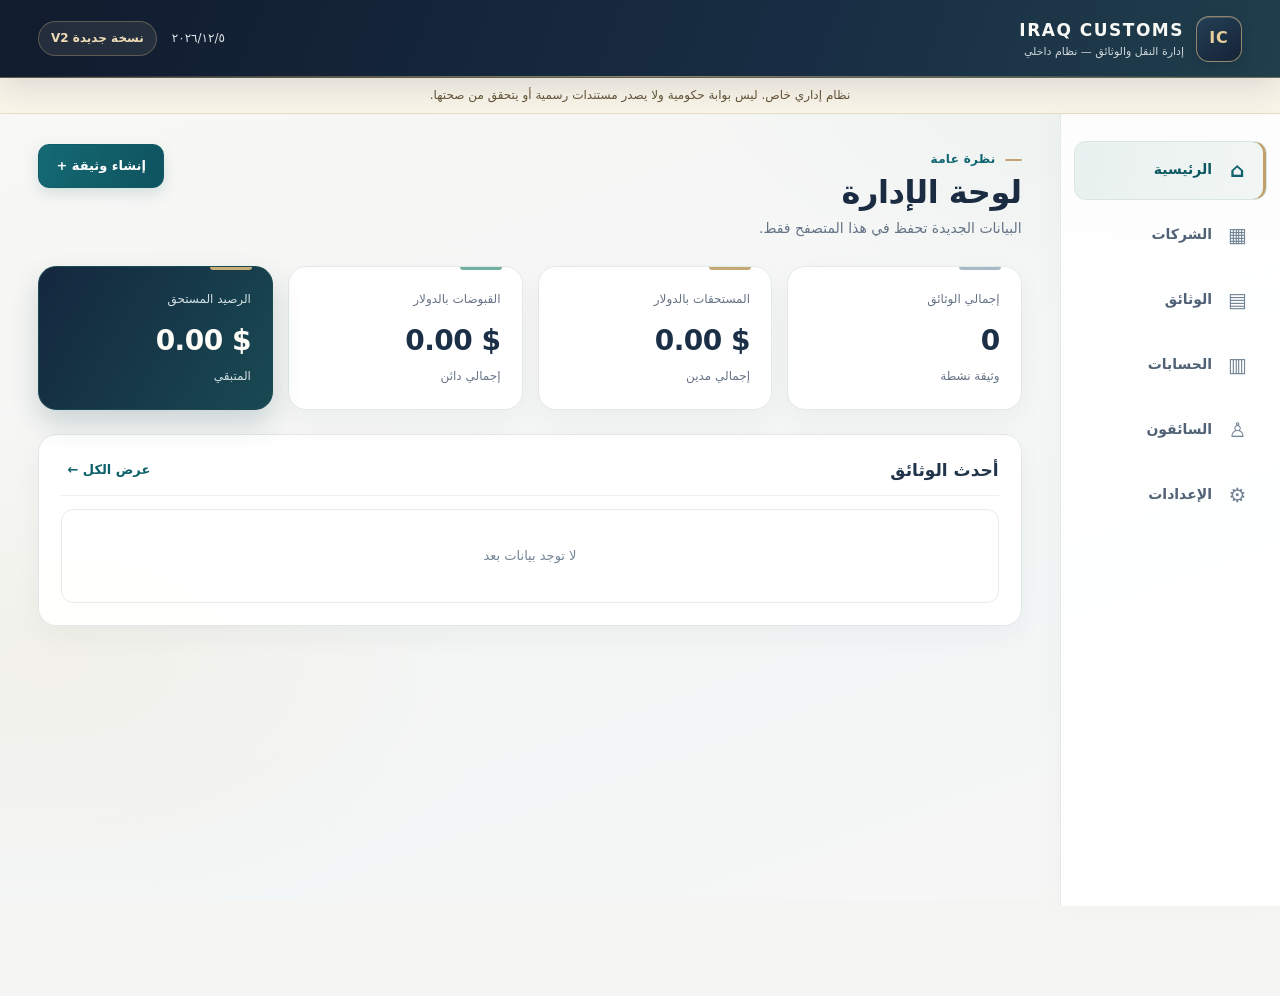
==== commit 7ec5e316: "style: apply premium navy, porcelain and champagne theme with accessible mobile colors" ====
--- a/index.html
+++ b/index.html
@@ -3,10 +3,11 @@
 <head>
 <meta charset="utf-8">
 <meta name="viewport" content="width=device-width, initial-scale=1, viewport-fit=cover">
-<meta name="theme-color" content="#101c30">
+<meta name="theme-color" content="#121F33">
 <meta name="description" content="إدارة داخلية للشركات والسائقين والوثائق وكشوف الحسابات. ليست خدمة حكومية.">
 <title>IRAQ CUSTOMS | إدارة النقل والشركات</title>
 <link rel="stylesheet" href="./assets/style.css">
+<link rel="stylesheet" href="./assets/theme-signature.css">
 <script type="module" src="./assets/app.mjs"></script>
 </head>
 <body>
@@ -53,6 +54,7 @@
    <label class="field"><span>الوجهة النهائية</span><input name="destination" placeholder="بغداد، الموصل…"></label>
    <label class="field"><span>المبلغ USD *</span><input name="amount" required inputmode="decimal" placeholder="0.00" value="0"></label>
    <label class="field wide"><span>تفاصيل الحمولة</span><textarea name="cargo" rows="3" placeholder="المادة، النوع، الوزن والملاحظات"></textarea></label>
+   <label class="field wide"><span>صورة QR أصلية (اختياري)</span><input type="file" name="qrFile" accept="image/png,image/jpeg,image/webp"><small class="muted">إرفاق صورة QR موجودة لديك. لا يتم إنشاء رمز تحقق حكومي. الحجم الأقصى 200KB.</small></label>
  </div>
  <div class="actions"><button type="submit" class="btn primary">حفظ الوثيقة</button><button type="reset" class="btn">مسح الحقول</button></div>
  </form></article>
--- a/assets/style.css
+++ b/assets/style.css
@@ -58,3 +58,6 @@
  #printArea .print-sheet{padding:0;margin:0;color:black}
  @page{size:A4;margin:14mm}
 }
+
+.print-qr{max-width:150px;max-height:150px;object-fit:contain}
+.print-sheet{line-height:1.75;font-size:12px}.print-sheet h1{font-size:22px;text-align:center}.print-sheet p{text-align:center}
--- a/assets/theme-signature.css
+++ b/assets/theme-signature.css
@@ -0,0 +1,299 @@
+/* IRAQ CUSTOMS • Signature palette, 2026
+   Deep navy / warm porcelain / muted champagne / petrol teal.
+   Visual-only layer; accounting and storage logic are untouched. */
+
+:root {
+  --bg: #F5F6F4;
+  --surface: #FFFFFF;
+  --ink: #19283D;
+  --muted: #657386;
+  --nav: #121F33;
+  --primary: #10616B;
+  --primary-dark: #0A4854;
+  --line: #E2E7E7;
+  --gold: #C7A86D;
+  --green: #176F59;
+  --danger: #A33E48;
+  --radius: 18px;
+  --shadow-card: 0 11px 28px rgba(17, 37, 55, .045);
+}
+
+html { background: var(--bg); }
+body {
+  color: var(--ink);
+  background: radial-gradient(ellipse 45rem 26rem at 94% 2%, rgba(207, 223, 219, .31), transparent 76%),
+              radial-gradient(ellipse 38rem 22rem at 4% 74%, rgba(232, 221, 198, .24), transparent 75%),
+              linear-gradient(160deg, #F8F8F5 0%, #F3F6F6 72%, #F7F7F5 100%);
+  background-attachment: fixed;
+}
+::selection { background: #D8E9E7; color: #173C45; }
+
+.topbar {
+  position: relative;
+  background: linear-gradient(110deg, #111C2E 3%, #182D43 62%, #203E4C 100%);
+  border-bottom: 1px solid rgba(201, 172, 110, .42);
+  box-shadow: 0 10px 32px rgba(10, 28, 48, .12);
+}
+.topbar::after {
+  content: "";
+  position: absolute;
+  bottom: 0;
+  left: 0;
+  right: 0;
+  height: 1px;
+  background: linear-gradient(90deg, transparent, rgba(214, 184, 126, .65), transparent);
+  pointer-events: none;
+}
+.brandmark {
+  border-color: rgba(224, 193, 135, .6);
+  border-radius: 13px;
+  background: linear-gradient(145deg, #243F55, #152336);
+  color: #E7CE9C;
+  box-shadow: inset 0 1px 0 rgba(255,255,255,.16), 0 3px 12px rgba(0,0,0,.14);
+}
+.brand strong { color: #F8F8F4; font-weight: 780; letter-spacing: 1.5px; }
+.brand small { color: #D0D7DC; }
+.header-right { color: #E0E5E7; }
+.pill {
+  color: #F0DDB7;
+  background: rgba(240, 232, 210, .085);
+  border-color: rgba(212, 181, 127, .32);
+  font-weight: 650;
+}
+.disclaimer {
+  background: #FAF5E9;
+  color: #655538;
+  border-color: #E7DCC5;
+  letter-spacing: .02px;
+}
+.layout { max-width: 1650px; }
+.sidebar {
+  background: rgba(255, 255, 255, .88);
+  border-left-color: #E4E9E8;
+  box-shadow: -7px 0 25px rgba(12, 33, 53, .022);
+}
+.sidebar button {
+  color: #526276;
+  font-weight: 600;
+  border: 1px solid transparent;
+  transition: background-color .18s, color .18s, border-color .18s, transform .18s;
+}
+.sidebar button span { color: #718395; }
+.sidebar button:hover {
+  background: #F2F5F4;
+  color: #244C54;
+  border-color: #E7EDEB;
+}
+.sidebar button.active {
+  background: linear-gradient(105deg, #E8F1EF, #F2F6F5);
+  border-color: #D8E6E2;
+  color: #0D5861;
+  box-shadow: inset -3px 0 0 #BFA06B;
+}
+.sidebar button.active span { color: #10616B; }
+.page-head { margin-bottom: 26px; }
+.page-head h1 { color: #1B2B41; font-weight: 790; letter-spacing: -.45px; }
+.page-head p { color: #657385; }
+.eyebrow {
+  display: inline-flex;
+  align-items: center;
+  gap: 9px;
+  color: #0F6570 !important;
+  letter-spacing: .3px;
+}
+.eyebrow::before {
+  content: "";
+  width: 17px;
+  height: 2px;
+  border-radius: 4px;
+  background: #C2A572;
+}
+
+.panel {
+  border-color: #E1E8E7;
+  border-radius: 18px;
+  box-shadow: var(--shadow-card);
+  background: rgba(255,255,255,.97);
+}
+.panel h2 { color: #22344A; font-weight: 750; }
+.panel-head { padding-bottom: 12px; border-bottom: 1px solid #EDF0EF; }
+.panel p, .muted { color: #657385; }
+.panel.danger {
+  border-color: #EED6D7;
+  background: linear-gradient(135deg, #FFFFFF, #FFFAFA);
+}
+.stats article {
+  position: relative;
+  overflow: hidden;
+  border: 1px solid #E2E9E7;
+  border-radius: 18px;
+  background: #fff;
+  box-shadow: var(--shadow-card);
+}
+.stats article::before {
+  content: "";
+  position: absolute;
+  right: 20px;
+  top: 0;
+  width: 42px;
+  height: 3px;
+  border-radius: 0 0 5px 5px;
+  background: #B4C8C5;
+}
+.stats article:nth-child(1)::before { background: #A7B9C6; }
+.stats article:nth-child(2)::before { background: #C5A875; }
+.stats article:nth-child(3)::before { background: #73AFA1; }
+.stats small, .stats span { color: #667487; }
+.stats strong { color: #1B3047; letter-spacing: -.5px; }
+.stats article:last-child {
+  color: #fff;
+  background: linear-gradient(120deg, #14293F 5%, #194B54 105%);
+  border-color: #1B4A53;
+  box-shadow: 0 13px 29px rgba(17, 55, 66, .19);
+}
+.stats article:last-child::before { background: #C9AD79; }
+.stats article:last-child strong { color: #FFFDF8; }
+.stats article:last-child small, .stats article:last-child span { color: #D2E1E4; }
+
+.btn {
+  color: #25374A;
+  background: #FFFFFF;
+  border-color: #D9E4E3;
+  box-shadow: 0 2px 6px rgba(14, 37, 57, .035);
+  transition: background-color .17s, border-color .17s, box-shadow .17s, transform .17s;
+}
+.btn:hover {
+  color: #154F5C;
+  background: #F1F6F5;
+  border-color: #B8D0CF;
+  box-shadow: 0 4px 10px rgba(14, 46, 56, .07);
+}
+.btn.primary {
+  background: linear-gradient(110deg, #146A73, #0E525F);
+  color: #FFFFFF;
+  border-color: #105C66;
+  box-shadow: 0 6px 15px rgba(11, 78, 88, .15);
+}
+.btn.primary:hover {
+  color: #FFFFFF;
+  border-color: #0A4350;
+  background: linear-gradient(110deg, #0F5962, #0A4450);
+  box-shadow: 0 7px 18px rgba(11, 78, 88, .21);
+}
+.btn:active { transform: translateY(1px); }
+.btn.danger-btn {
+  background: #FFF7F7;
+  color: #9F3946;
+  border-color: #E8CCD1;
+}
+.btn.danger-btn:hover { background: #FDEEEF; border-color: #D8ABB2; }
+button:focus-visible, input:focus-visible, textarea:focus-visible, select:focus-visible {
+  outline: 3px solid #4B9FAA;
+  outline-offset: 2px;
+}
+
+.field span { color: #45576B; }
+.field input, .field select, .field textarea, select {
+  background: #FAFBFA;
+  border: 1px solid #DCE5E4;
+  color: #1C3043;
+  box-shadow: inset 0 1px 2px rgba(11, 30, 41, .018);
+}
+.field input::placeholder, .field textarea::placeholder { color: #7B8796; }
+.field input:focus, .field textarea:focus, .field select:focus {
+  border-color: #4C9AA0;
+  background: #FFFFFF;
+  box-shadow: 0 0 0 3px rgba(30, 113, 120, .13);
+}
+.field input[type="file"] { cursor: pointer; background: #F6F9F8; }
+.field input[type="file"]::file-selector-button {
+  border: 1px solid #D1E2DF;
+  border-radius: 7px;
+  color: #125762;
+  background: #EDF5F3;
+  padding: 6px 10px;
+  margin-left: 12px;
+  font: inherit;
+}
+
+.mini-stats div {
+  background: linear-gradient(155deg, #F1F5F4, #F7F8F6);
+  border: 1px solid #E6EDEA;
+}
+.mini-stats strong { color: #19374B; }
+.table-scroll { border: 1px solid #E8EDEC; border-radius: 12px; }
+table { color: #263B4D; }
+th {
+  background: #EFF4F3;
+  color: #344D5A;
+  border-bottom: 1px solid #DFE8E6;
+}
+td, th { border-bottom-color: #ECF0EF; }
+tbody tr:nth-child(even) { background: #FBFCFB; }
+tbody tr:hover { background: #EFF7F5; }
+tbody tr:last-child td { border-bottom: 0; }
+.number { color: #203C4A; }
+.tag { color: #126552; background: #E7F5EF; border: 1px solid #D8ECE4; }
+.tag.gray { color: #556777; background: #F0F2F4; border-color: #E2E7EA; }
+.row-btn { color: #11616A; border-color: #C8DEDC; background: #FCFEFD; }
+.row-btn:hover { background: #EAF4F2; border-color: #A8CECA; }
+.row-btn.delete { color: #A0404C; border-color: #ECCCD0; background: #FFF9F9; }
+.row-btn.delete:hover { background: #FDEDEF; }
+.company-item {
+  background: linear-gradient(145deg, #FFFFFF, #FCFDFC);
+  border-color: #E1E9E7;
+  box-shadow: 0 3px 10px rgba(18, 41, 55, .025);
+}
+.company-item strong { color: #263B4D; }
+.company-item small { color: #647487; }
+.company-item button {
+  color: #0E5A63;
+  background: #E9F3F1;
+  border: 1px solid #DCEBE8;
+}
+.company-item button:hover { background: #DAEDE9; }
+.empty { color: #758595; }
+.link { color: #0C606A; }
+.link:hover { color: #094651; text-decoration: underline; }
+#toast {
+  background: linear-gradient(125deg, #193247, #1A5158);
+  box-shadow: 0 14px 35px rgba(9, 34, 49, .2);
+}
+#toast.error { background: #9D404A; }
+
+/* Phone and tablet: the same six tabs, refined bottom navigation. */
+@media (max-width: 780px) {
+  body { background-attachment: scroll; }
+  .sidebar {
+    background: rgba(255,255,255,.98);
+    border-top: 1px solid #DFE7E6;
+    box-shadow: 0 -8px 27px rgba(10, 34, 52, .09);
+  }
+  .sidebar button {
+    border: 0;
+    color: #607284;
+    border-radius: 9px;
+  }
+  .sidebar button.active {
+    background: #EAF3F1;
+    box-shadow: inset 0 3px 0 #C3A66E;
+    color: #0B5962;
+  }
+  .sidebar button.active span { color: #0B5962; }
+  .sidebar button b { font-weight: 700; }
+  .panel, .stats article { border-radius: 14px; }
+  .stats article { box-shadow: 0 4px 13px rgba(17, 42, 52, .04); }
+}
+@media (prefers-reduced-motion: reduce) {
+  *, *::before, *::after {
+    animation-duration: .01ms !important;
+    transition-duration: .01ms !important;
+    scroll-behavior: auto !important;
+  }
+}
+@media print {
+  html, body { background: #FFFFFF !important; }
+  .print-sheet { color: #000 !important; }
+  .print-sheet th { background: #EFEFEF !important; color: #222 !important; }
+  .print-sheet td { color: #111 !important; }
+}
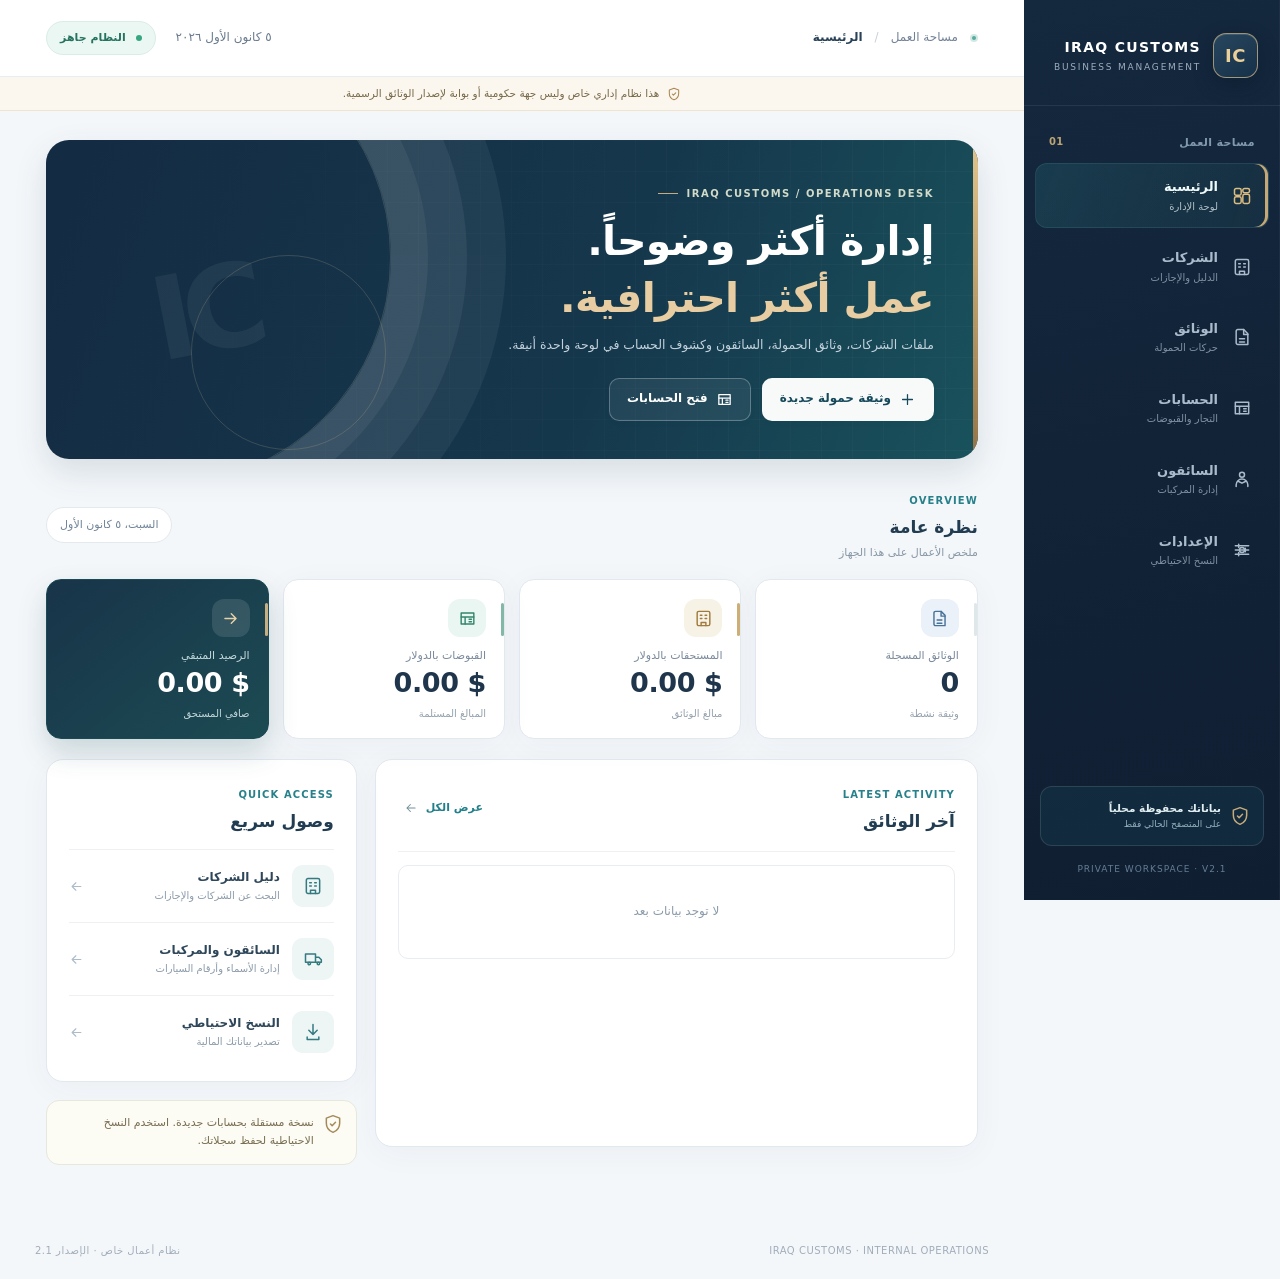
==== commit 290b1636: "feat: professional responsive dashboard and recovered shipment details" ====
--- a/index.html
+++ b/index.html
@@ -1,104 +1,91 @@
 <!doctype html>
 <html lang="ar" dir="rtl">
-<head>
-<meta charset="utf-8">
-<meta name="viewport" content="width=device-width, initial-scale=1, viewport-fit=cover">
-<meta name="theme-color" content="#121F33">
-<meta name="description" content="إدارة داخلية للشركات والسائقين والوثائق وكشوف الحسابات. ليست خدمة حكومية.">
-<title>IRAQ CUSTOMS | إدارة النقل والشركات</title>
-<link rel="stylesheet" href="./assets/style.css">
-<link rel="stylesheet" href="./assets/theme-signature.css">
-<script type="module" src="./assets/app.mjs"></script>
-</head>
+<head><meta charset="utf-8"><meta name="viewport" content="width=device-width,initial-scale=1,viewport-fit=cover"><meta name="theme-color" content="#12243b">
+<meta name="description" content="نظام خاص لإدارة الشركات والسائقين وحمولات النقل وكشوف الحساب.">
+<title>IRAQ CUSTOMS | إدارة الأعمال والنقل</title>
+<link rel="stylesheet" href="./assets/atelier.css"><script type="module" src="./assets/app.mjs"></script></head>
 <body>
-<header class="topbar">
-  <div class="brand"><span class="brandmark">IC</span><div><strong>IRAQ CUSTOMS</strong><small>إدارة النقل والوثائق — نظام داخلي</small></div></div>
-  <div class="header-right"><span id="clock"></span><span class="pill">نسخة جديدة V2</span></div>
-</header>
-<div class="disclaimer">نظام إداري خاص. ليس بوابة حكومية ولا يصدر مستندات رسمية أو يتحقق من صحتها.</div>
-<div class="layout">
-<nav class="sidebar" aria-label="التنقل الرئيسي">
-  <button type="button" data-tab="home" class="active"><span>⌂</span><b>الرئيسية</b></button>
-  <button type="button" data-tab="companies"><span>▦</span><b>الشركات</b></button>
-  <button type="button" data-tab="documents"><span>▤</span><b>الوثائق</b></button>
-  <button type="button" data-tab="ledger"><span>▥</span><b>الحسابات</b></button>
-  <button type="button" data-tab="drivers"><span>♙</span><b>السائقون</b></button>
-  <button type="button" data-tab="settings"><span>⚙</span><b>الإعدادات</b></button>
-</nav>
-<main id="main" class="main">
-<section id="home" class="view active">
-  <div class="page-head"><div><p class="eyebrow">نظرة عامة</p><h1>لوحة الإدارة</h1><p>البيانات الجديدة تحفظ في هذا المتصفح فقط.</p></div><button class="btn primary" data-go="documents">إنشاء وثيقة +</button></div>
+<div class="shell">
+ <aside class="sidebar">
+  <a href="./" class="side-brand"><span class="brand-icon">IC</span><span class="brand-text"><b>IRAQ CUSTOMS</b><small>BUSINESS MANAGEMENT</small></span></a>
+  <div class="side-overline">مساحة العمل <span>01</span></div>
+  <nav class="side-nav" aria-label="التنقل الرئيسي"><button data-tab="home" class="nav-item active" type="button"><svg class="ico" viewBox="0 0 24 24" width="20" height="20" fill="none" stroke="currentColor" stroke-width="1.8" stroke-linecap="round" stroke-linejoin="round" aria-hidden="true"><rect x="3" y="3" width="8" height="8" rx="2"/><rect x="13" y="3" width="8" height="5" rx="2"/><rect x="13" y="10" width="8" height="11" rx="2"/><rect x="3" y="13" width="8" height="8" rx="2"/></svg><span class="nav-label"><b>الرئيسية</b><small>لوحة الإدارة</small></span></button><button data-tab="companies" class="nav-item " type="button"><svg class="ico" viewBox="0 0 24 24" width="20" height="20" fill="none" stroke="currentColor" stroke-width="1.8" stroke-linecap="round" stroke-linejoin="round" aria-hidden="true"><rect x="4" y="3" width="16" height="18" rx="2"/><path d="M9 21v-4h6v4M8 8h2m4 0h2M8 12h2m4 0h2"/></svg><span class="nav-label"><b>الشركات</b><small>الدليل والإجازات</small></span></button><button data-tab="documents" class="nav-item " type="button"><svg class="ico" viewBox="0 0 24 24" width="20" height="20" fill="none" stroke="currentColor" stroke-width="1.8" stroke-linecap="round" stroke-linejoin="round" aria-hidden="true"><path d="M7 3h7l5 5v13H7a2 2 0 0 1-2-2V5a2 2 0 0 1 2-2Z"/><path d="M14 3v6h5M9 14h6m-6 4h6"/></svg><span class="nav-label"><b>الوثائق</b><small>حركات الحمولة</small></span></button><button data-tab="ledger" class="nav-item " type="button"><svg class="ico" viewBox="0 0 24 24" width="20" height="20" fill="none" stroke="currentColor" stroke-width="1.8" stroke-linecap="round" stroke-linejoin="round" aria-hidden="true"><path d="M4 5h16v14H4z"/><path d="M4 10h16M9 10v9m5-6h3m-3 3h3"/></svg><span class="nav-label"><b>الحسابات</b><small>التجار والقبوضات</small></span></button><button data-tab="drivers" class="nav-item " type="button"><svg class="ico" viewBox="0 0 24 24" width="20" height="20" fill="none" stroke="currentColor" stroke-width="1.8" stroke-linecap="round" stroke-linejoin="round" aria-hidden="true"><circle cx="12" cy="7" r="3"/><path d="M5 21v-2a7 7 0 0 1 14 0v2M8 15l4 2 4-2"/></svg><span class="nav-label"><b>السائقون</b><small>إدارة المركبات</small></span></button><button data-tab="settings" class="nav-item " type="button"><svg class="ico" viewBox="0 0 24 24" width="20" height="20" fill="none" stroke="currentColor" stroke-width="1.8" stroke-linecap="round" stroke-linejoin="round" aria-hidden="true"><circle cx="12" cy="12" r="3"/><path d="M4 7h16m-16 5h16m-16 5h16M8 5v4m8 1v4m-8 1v4"/></svg><span class="nav-label"><b>الإعدادات</b><small>النسخ الاحتياطي</small></span></button></nav>
+  <div class="side-footer"><div class="privacy-note"><svg class="ico" viewBox="0 0 24 24" width="20" height="20" fill="none" stroke="currentColor" stroke-width="1.8" stroke-linecap="round" stroke-linejoin="round" aria-hidden="true"><path d="M12 2 4 5v6c0 5 3 9 8 11 5-2 8-6 8-11V5z"/><path d="m9 12 2 2 4-4"/></svg><span><b>بياناتك محفوظة محلياً</b><small>على المتصفح الحالي فقط</small></span></div><span class="version-mark">PRIVATE WORKSPACE · V2.1</span></div>
+ </aside>
+ <div class="workspace">
+ <header class="topbar"><div class="breadcrumb"><span class="crumb-dot"></span> مساحة العمل <span class="sep">/</span><b id="topCurrentSection">الرئيسية</b></div><div class="top-right"><time id="clock"></time><span class="online-pill"><i></i> النظام جاهز</span></div></header>
+ <div class="private-banner"><svg class="ico" viewBox="0 0 24 24" width="20" height="20" fill="none" stroke="currentColor" stroke-width="1.8" stroke-linecap="round" stroke-linejoin="round" aria-hidden="true"><path d="M12 2 4 5v6c0 5 3 9 8 11 5-2 8-6 8-11V5z"/><path d="m9 12 2 2 4-4"/></svg> هذا نظام إداري خاص وليس جهة حكومية أو بوابة لإصدار الوثائق الرسمية.</div>
+ <main id="main" class="main">
+ <section class="view active" id="home">
+  <div class="hero"><div class="hero-decoration" aria-hidden="true"><div class="hero-ring"></div><div class="hero-ring second"></div><span>IC</span></div><div class="hero-content"><span class="hero-eyebrow"><i></i> IRAQ CUSTOMS / OPERATIONS DESK</span><h1>إدارة أكثر وضوحاً.<br><em>عمل أكثر احترافية.</em></h1><p>ملفات الشركات، وثائق الحمولة، السائقون وكشوف الحساب في لوحة واحدة أنيقة.</p><div class="hero-actions"><button data-go="documents" class="btn btn-light"><svg class="ico" viewBox="0 0 24 24" width="20" height="20" fill="none" stroke="currentColor" stroke-width="1.8" stroke-linecap="round" stroke-linejoin="round" aria-hidden="true"><path d="M12 5v14M5 12h14"/></svg> وثيقة حمولة جديدة</button><button data-go="ledger" class="btn btn-ghost"><svg class="ico" viewBox="0 0 24 24" width="20" height="20" fill="none" stroke="currentColor" stroke-width="1.8" stroke-linecap="round" stroke-linejoin="round" aria-hidden="true"><path d="M4 5h16v14H4z"/><path d="M4 10h16M9 10v9m5-6h3m-3 3h3"/></svg> فتح الحسابات</button></div></div></div>
+  <div class="section-heading"><div><span class="eyebrow">OVERVIEW</span><h2>نظرة عامة</h2><p>ملخص الأعمال على هذا الجهاز</p></div><span id="dashboardDate" class="date-chip"></span></div>
   <div class="stats">
-    <article><small>إجمالي الوثائق</small><strong id="homeDocCount">0</strong><span>وثيقة نشطة</span></article>
-    <article><small>المستحقات بالدولار</small><strong id="homeDebit">0.00 $</strong><span>إجمالي مدين</span></article>
-    <article><small>القبوضات بالدولار</small><strong id="homeCredit">0.00 $</strong><span>إجمالي دائن</span></article>
-    <article><small>الرصيد المستحق</small><strong id="homeBalance">0.00 $</strong><span>المتبقي</span></article>
+   <article class="stat"><span class="stat-icon blue"><svg class="ico" viewBox="0 0 24 24" width="20" height="20" fill="none" stroke="currentColor" stroke-width="1.8" stroke-linecap="round" stroke-linejoin="round" aria-hidden="true"><path d="M7 3h7l5 5v13H7a2 2 0 0 1-2-2V5a2 2 0 0 1 2-2Z"/><path d="M14 3v6h5M9 14h6m-6 4h6"/></svg></span><span class="stat-label">الوثائق المسجلة</span><strong id="homeDocCount">0</strong><small>وثيقة نشطة</small></article>
+   <article class="stat"><span class="stat-icon gold"><svg class="ico" viewBox="0 0 24 24" width="20" height="20" fill="none" stroke="currentColor" stroke-width="1.8" stroke-linecap="round" stroke-linejoin="round" aria-hidden="true"><rect x="4" y="3" width="16" height="18" rx="2"/><path d="M9 21v-4h6v4M8 8h2m4 0h2M8 12h2m4 0h2"/></svg></span><span class="stat-label">المستحقات بالدولار</span><strong id="homeDebit">0.00 $</strong><small>مبالغ الوثائق</small></article>
+   <article class="stat"><span class="stat-icon green"><svg class="ico" viewBox="0 0 24 24" width="20" height="20" fill="none" stroke="currentColor" stroke-width="1.8" stroke-linecap="round" stroke-linejoin="round" aria-hidden="true"><path d="M4 5h16v14H4z"/><path d="M4 10h16M9 10v9m5-6h3m-3 3h3"/></svg></span><span class="stat-label">القبوضات بالدولار</span><strong id="homeCredit">0.00 $</strong><small>المبالغ المستلمة</small></article>
+   <article class="stat highlight"><span class="stat-icon faint"><svg class="ico" viewBox="0 0 24 24" width="20" height="20" fill="none" stroke="currentColor" stroke-width="1.8" stroke-linecap="round" stroke-linejoin="round" aria-hidden="true"><path d="M5 12h14m-6-6 6 6-6 6"/></svg></span><span class="stat-label">الرصيد المتبقي</span><strong id="homeBalance">0.00 $</strong><small>صافي المستحق</small></article>
   </div>
-  <article class="panel"><div class="panel-head"><h2>أحدث الوثائق</h2><button class="link" data-go="documents">عرض الكل ←</button></div><div id="homeRecent" class="table-scroll"></div></article>
-</section>
-<section id="companies" class="view">
-  <div class="page-head"><div><p class="eyebrow">دليل البيانات العامة</p><h1>الشركات المسجلة في الدليل</h1><p id="companiesCount">جارٍ تحميل الشركات…</p></div></div>
-  <article class="panel"><label class="field"><span>ابحث بالاسم أو رقم الشركة أو رقم الإجازة</span><input id="companySearch" type="search" placeholder="اكتب اسم الشركة أو الرقم..." autocomplete="off"></label><div id="companyList" class="company-list"></div></article>
-</section>
-<section id="documents" class="view">
- <div class="page-head"><div><p class="eyebrow">وثيقة داخلية</p><h1>إنشاء وثيقة حمولة</h1><p>الوثيقة داخلية للإدارة والطباعة، وليست موافقة حكومية.</p></div></div>
- <article class="panel">
- <form id="documentForm">
- <div class="form-grid">
-   <label class="field"><span>رقم الوثيقة *</span><input name="number" required inputmode="numeric" pattern="[0-9٠-٩]+" maxlength="30" placeholder="مثال: 900012"></label>
-   <label class="field"><span>التاريخ *</span><input name="date" type="date" required></label>
-   <label class="field wide"><span>اسم الشركة *</span><input name="company" list="companyChoices" required placeholder="ابحث واختر اسم الشركة"></label>
-   <label class="field"><span>اسم التاجر *</span><input name="trader" list="traderChoices" required placeholder="اسم صاحب الحساب"></label>
-   <label class="field"><span>اسم السائق *</span><input name="driver" list="driverChoices" required placeholder="اسم السائق"></label>
-   <label class="field"><span>رقم السيارة *</span><input name="plate" required placeholder="رقم العجلة"></label>
-   <label class="field"><span>الوجهة النهائية</span><input name="destination" placeholder="بغداد، الموصل…"></label>
-   <label class="field"><span>المبلغ USD *</span><input name="amount" required inputmode="decimal" placeholder="0.00" value="0"></label>
-   <label class="field wide"><span>تفاصيل الحمولة</span><textarea name="cargo" rows="3" placeholder="المادة، النوع، الوزن والملاحظات"></textarea></label>
-   <label class="field wide"><span>صورة QR أصلية (اختياري)</span><input type="file" name="qrFile" accept="image/png,image/jpeg,image/webp"><small class="muted">إرفاق صورة QR موجودة لديك. لا يتم إنشاء رمز تحقق حكومي. الحجم الأقصى 200KB.</small></label>
+  <div class="home-grid"><article class="panel"><div class="panel-head"><div><span class="eyebrow">LATEST ACTIVITY</span><h2>آخر الوثائق</h2></div><button data-go="documents" class="text-btn">عرض الكل <svg class="ico" viewBox="0 0 24 24" width="20" height="20" fill="none" stroke="currentColor" stroke-width="1.8" stroke-linecap="round" stroke-linejoin="round" aria-hidden="true"><path d="M5 12h14m-6-6 6 6-6 6"/></svg></button></div><div id="homeRecent" class="table-scroll"></div></article>
+   <div><article class="panel shortcut-panel"><span class="eyebrow">QUICK ACCESS</span><h2>وصول سريع</h2>
+    <button data-go="companies" class="shortcut"><svg class="ico" viewBox="0 0 24 24" width="20" height="20" fill="none" stroke="currentColor" stroke-width="1.8" stroke-linecap="round" stroke-linejoin="round" aria-hidden="true"><rect x="4" y="3" width="16" height="18" rx="2"/><path d="M9 21v-4h6v4M8 8h2m4 0h2M8 12h2m4 0h2"/></svg><span><b>دليل الشركات</b><small>البحث عن الشركات والإجازات</small></span><svg class="ico" viewBox="0 0 24 24" width="20" height="20" fill="none" stroke="currentColor" stroke-width="1.8" stroke-linecap="round" stroke-linejoin="round" aria-hidden="true"><path d="M5 12h14m-6-6 6 6-6 6"/></svg></button>
+    <button data-go="drivers" class="shortcut"><svg class="ico" viewBox="0 0 24 24" width="20" height="20" fill="none" stroke="currentColor" stroke-width="1.8" stroke-linecap="round" stroke-linejoin="round" aria-hidden="true"><path d="M3 6h12v10H3zM15 10h4l3 3v3h-7z"/><circle cx="7.5" cy="17.5" r="1.5"/><circle cx="18.5" cy="17.5" r="1.5"/></svg><span><b>السائقون والمركبات</b><small>إدارة الأسماء وأرقام السيارات</small></span><svg class="ico" viewBox="0 0 24 24" width="20" height="20" fill="none" stroke="currentColor" stroke-width="1.8" stroke-linecap="round" stroke-linejoin="round" aria-hidden="true"><path d="M5 12h14m-6-6 6 6-6 6"/></svg></button>
+    <button data-go="settings" class="shortcut"><svg class="ico" viewBox="0 0 24 24" width="20" height="20" fill="none" stroke="currentColor" stroke-width="1.8" stroke-linecap="round" stroke-linejoin="round" aria-hidden="true"><path d="M12 3v12m-5-5 5 5 5-5M5 18v3h14v-3"/></svg><span><b>النسخ الاحتياطي</b><small>تصدير بياناتك المالية</small></span><svg class="ico" viewBox="0 0 24 24" width="20" height="20" fill="none" stroke="currentColor" stroke-width="1.8" stroke-linecap="round" stroke-linejoin="round" aria-hidden="true"><path d="M5 12h14m-6-6 6 6-6 6"/></svg></button></article><div class="advice"><svg class="ico" viewBox="0 0 24 24" width="20" height="20" fill="none" stroke="currentColor" stroke-width="1.8" stroke-linecap="round" stroke-linejoin="round" aria-hidden="true"><path d="M12 2 4 5v6c0 5 3 9 8 11 5-2 8-6 8-11V5z"/><path d="m9 12 2 2 4-4"/></svg> <span>نسخة مستقلة بحسابات جديدة. استخدم النسخ الاحتياطية لحفظ سجلاتك.</span></div></div>
+  </div>
+ </section>
+ <section id="companies" class="view">
+ <header class="page-head"><div><span class="eyebrow">COMPANY DIRECTORY</span><h1>دليل الشركات</h1><p>البيانات العامة المسترجعة من موقعك السابق.</p></div><span class="head-pill" id="companiesCount">جارٍ تحميل الشركات…</span></header>
+ <article class="panel"><div class="panel-head"><div><span class="eyebrow">SEARCH RECORDS</span><h2>البحث عن شركة</h2></div><span class="muted">الاسم · الرقم · الإجازة · المحافظة</span></div><label class="searchbar"><svg class="ico" viewBox="0 0 24 24" width="20" height="20" fill="none" stroke="currentColor" stroke-width="1.8" stroke-linecap="round" stroke-linejoin="round" aria-hidden="true"><circle cx="10.5" cy="10.5" r="6.5"/><path d="m16 16 5 5"/></svg><input id="companySearch" type="search" autocomplete="off" placeholder="اسم الشركة، رقم الضبارة أو رقم الإجازة..." aria-label="البحث في الشركات"></label><div id="companyList" class="company-list"></div></article>
+ </section>
+ <section id="documents" class="view">
+ <header class="page-head"><div><span class="eyebrow">SHIPMENT DOCUMENTS</span><h1>وثائق الحمولة</h1><p>نموذج مفصل مستعاد من حقول الموقع القديم.</p></div><span id="docCountPill" class="head-pill">سجل الوثائق</span></header>
+ <div class="doc-layout"><article class="panel">
+ <div class="panel-head"><div><span class="eyebrow">NEW DOCUMENT</span><h2>إنشاء وثيقة جديدة</h2></div><span class="icon-heading"><svg class="ico" viewBox="0 0 24 24" width="20" height="20" fill="none" stroke="currentColor" stroke-width="1.8" stroke-linecap="round" stroke-linejoin="round" aria-hidden="true"><path d="M7 3h7l5 5v13H7a2 2 0 0 1-2-2V5a2 2 0 0 1 2-2Z"/><path d="M14 3v6h5M9 14h6m-6 4h6"/></svg></span></div>
+ <form id="documentForm" autocomplete="off">
+ <div class="form-divider"><span>01</span><b>المعلومات الأساسية</b><i></i></div><div class="form-grid"><label class="field "><span>رقم الوثيقة *</span><input name="number" placeholder="رقم الوثيقة" required inputmode="numeric" pattern="[0-9٠-٩]+" maxlength="30"></label><label class="field"><span>تاريخ إنشاء الوثيقة *</span><input type="date" name="date" required></label><label class="field"><span>وقت الإنشاء</span><input type="time" name="time"></label><label class="field"><span>الموضوع</span><input name="subject" value="سجل حمولة داخلي"></label><label class="field wide"><span>اسم الشركة / المشروع *</span><input name="company" placeholder="ابحث واختر شركة من الدليل" required list="companyChoices"></label></div>
+ <div id="companyMetaPreview" class="company-preview" hidden></div>
+ <div class="form-divider"><span>02</span><b>بيانات الشركة والإجازة</b><i></i></div><div class="form-grid"><label class="field "><span>رقم الشركة</span><input name="companyNumber" placeholder="الرقم في الدليل" ></label><label class="field "><span>محافظة الشركة</span><input name="governorate" placeholder="المحافظة" ></label><label class="field "><span>رقم الإجازة / الموافقة</span><input name="license" placeholder="رقم الإجازة" ></label><label class="field"><span>تاريخ منح الإجازة</span><input type="date" name="licenseDate"></label><label class="field wide"><span>الجهة المانحة للإجازة</span><input name="grantor" placeholder="المديرية أو الوزارة" ></label><label class="field "><span>الاختصاص</span><input name="specialization" placeholder="التخصص الصناعي" ></label><label class="field "><span>العلامة التجارية</span><input name="brand" placeholder="اسم العلامة" ></label></div>
+ <div class="form-divider"><span>03</span><b>السائق والعجلة</b><i></i></div><div class="form-grid"><label class="field "><span>اسم السائق *</span><input name="driver" placeholder="اسم السائق" required list="driverChoices"></label><label class="field "><span>رقم السيارة *</span><input name="plate" placeholder="رقم العجلة" required></label><label class="field "><span>محافظة تسجيل السيارة</span><input name="registrationGovernorate" placeholder="دهوك، أربيل..." ></label><label class="field "><span>الوجهة النهائية</span><input name="destination" placeholder="بغداد، موصل..." ></label><label class="field wide"><span>سيطرة الدخول</span><input name="checkpoint" placeholder="اسم السيطرة" ></label></div>
+ <div class="form-divider"><span>04</span><b>الحمولة والحساب</b><i></i></div><div class="form-grid"><label class="field "><span>التاجر / صاحب الحساب *</span><input name="trader" placeholder="اختر التاجر" required list="traderChoices"></label><label class="field"><span>قيمة الوثيقة *</span><div class="money-field"><input name="amount" inputmode="decimal" required value="0" placeholder="0.00"><b>USD</b></div></label><label class="field "><span>الوزن / الكمية</span><input name="weight" placeholder="مثال: 20 طن" ></label><label class="field "><span>الوحدة</span><input name="unit" placeholder="طن، كارتون، صندوق" ></label><label class="field"><span>نوع / اسم المنتج</span><input name="itemName" placeholder="اسم المادة المنتجة"></label><label class="field"><span>الطاقة الإنتاجية</span><input name="productionCapacity" placeholder="الطاقة أو الكمية"></label><label class="field wide"><span>نوع وتفاصيل الحمولة</span><textarea name="cargo" rows="3" placeholder="وصف الحمولة والبضاعة"></textarea></label><label class="field wide"><span>نص أو رقم QR المرجعي (اختياري وغير معتمد)</span><input name="qrReference" placeholder="نص مرجعي داخلي؛ ليس رمز تحقق رسمياً"></label><label class="field wide"><span>صورة QR أصلية (اختياري)</span><div class="upload-box"><svg class="ico" viewBox="0 0 24 24" width="20" height="20" fill="none" stroke="currentColor" stroke-width="1.8" stroke-linecap="round" stroke-linejoin="round" aria-hidden="true"><path d="M12 17V4m-5 5 5-5 5 5M4 17v3h16v-3"/></svg><input type="file" name="qrFile" accept="image/png,image/jpeg,image/webp"><small>صورة موجودة لديك، حتى 200KB — لا يتم توليد رمز تحقق رسمي</small></div></label></div>
+ <div class="form-actions"><span><svg class="ico" viewBox="0 0 24 24" width="20" height="20" fill="none" stroke="currentColor" stroke-width="1.8" stroke-linecap="round" stroke-linejoin="round" aria-hidden="true"><path d="M12 2 4 5v6c0 5 3 9 8 11 5-2 8-6 8-11V5z"/><path d="m9 12 2 2 4-4"/></svg> بيانات هذا النموذج محفوظة محلياً</span><div class="actions"><button type="reset" class="btn btn-outline">مسح الحقول</button><button type="submit" class="btn primary"><svg class="ico" viewBox="0 0 24 24" width="20" height="20" fill="none" stroke="currentColor" stroke-width="1.8" stroke-linecap="round" stroke-linejoin="round" aria-hidden="true"><path d="M12 5v14M5 12h14"/></svg> حفظ الوثيقة</button></div></div>
+ </form></article>
+ <aside class="form-help"><div class="panel help-card"><div class="help-glyph"><svg class="ico" viewBox="0 0 24 24" width="20" height="20" fill="none" stroke="currentColor" stroke-width="1.8" stroke-linecap="round" stroke-linejoin="round" aria-hidden="true"><rect x="4" y="3" width="16" height="18" rx="2"/><path d="M9 21v-4h6v4M8 8h2m4 0h2M8 12h2m4 0h2"/></svg></div><span class="eyebrow">SMART INPUT</span><h3>تعبئة بيانات الشركة</h3><p>اختر شركة من الدليل لتعبئة الإجازة والمحافظة والاختصاص والعلامة التجارية آلياً.</p><button data-go="companies" class="btn btn-outline">فتح دليل الشركات <svg class="ico" viewBox="0 0 24 24" width="20" height="20" fill="none" stroke="currentColor" stroke-width="1.8" stroke-linecap="round" stroke-linejoin="round" aria-hidden="true"><path d="M5 12h14m-6-6 6 6-6 6"/></svg></button></div><div class="help-note"><svg class="ico" viewBox="0 0 24 24" width="20" height="20" fill="none" stroke="currentColor" stroke-width="1.8" stroke-linecap="round" stroke-linejoin="round" aria-hidden="true"><path d="M12 2 4 5v6c0 5 3 9 8 11 5-2 8-6 8-11V5z"/><path d="m9 12 2 2 4-4"/></svg> سجل خاص للإدارة والطباعة، وليس مستنداً حكومياً.</div></aside>
  </div>
- <div class="actions"><button type="submit" class="btn primary">حفظ الوثيقة</button><button type="reset" class="btn">مسح الحقول</button></div>
- </form></article>
- <article class="panel"><div class="panel-head"><h2>الوثائق المحفوظة</h2><span class="muted">يمكن طباعتها أو نقلها إلى السلة</span></div><div id="documentList" class="table-scroll"></div></article>
-</section>
-<section id="ledger" class="view">
- <div class="page-head"><div><p class="eyebrow">المحاسبة</p><h1>التجار وكشوف الحساب</h1><p>رصيد = مستحقات الوثائق − القبوضات</p></div><button id="printLedger" class="btn">طباعة / PDF</button></div>
+ <article class="panel"><div class="panel-head"><div><span class="eyebrow">DOCUMENT ARCHIVE</span><h2>الوثائق المسجلة</h2></div><small class="muted">طباعة · سلة · استرجاع</small></div><div class="table-scroll" id="documentList"></div></article>
+ </section>
+ <section id="ledger" class="view">
+ <header class="page-head"><div><span class="eyebrow">ACCOUNTING</span><h1>التجار وكشوف الحساب</h1><p>الحسابات الداخلية، المستحقات، القبوضات والتسوية.</p></div><button type="button" id="printLedger" class="btn btn-outline"><svg class="ico" viewBox="0 0 24 24" width="20" height="20" fill="none" stroke="currentColor" stroke-width="1.8" stroke-linecap="round" stroke-linejoin="round" aria-hidden="true"><path d="M12 3v12m-5-5 5 5 5-5M5 18v3h14v-3"/></svg> طباعة PDF</button></header>
+ <div class="ledger-stats"><div><span>المستحقات</span><strong id="ledgerDebit">0.00 $</strong></div><div><span>القبوضات</span><strong id="ledgerCredit">0.00 $</strong></div><div><span>الرصيد المتبقي</span><strong id="ledgerBalance">0.00 $</strong></div></div>
+ <div class="grid-2"><article class="panel"><div class="panel-head"><div><span class="eyebrow">TRADERS</span><h2>إضافة تاجر</h2></div><svg class="ico" viewBox="0 0 24 24" width="20" height="20" fill="none" stroke="currentColor" stroke-width="1.8" stroke-linecap="round" stroke-linejoin="round" aria-hidden="true"><path d="M12 5v14M5 12h14"/></svg></div><form id="traderForm" class="inline-form"><label class="field "><span>اسم التاجر</span><input name="name" placeholder="اكتب الاسم" required maxlength="120"></label><button type="submit" class="btn primary">إضافة</button></form><div id="traderDirectory"></div></article>
+ <article class="panel"><div class="panel-head"><div><span class="eyebrow">PAYMENT</span><h2>قبض / تسديد</h2></div><svg class="ico" viewBox="0 0 24 24" width="20" height="20" fill="none" stroke="currentColor" stroke-width="1.8" stroke-linecap="round" stroke-linejoin="round" aria-hidden="true"><path d="M4 5h16v14H4z"/><path d="M4 10h16M9 10v9m5-6h3m-3 3h3"/></svg></div><form id="receiptForm"><div class="form-grid">
+ <label class="field "><span>اسم التاجر *</span><input name="trader" placeholder="اسم التاجر" required list="traderChoices"></label>
+ <label class="field"><span>تاريخ القبض *</span><input type="date" name="date" required></label><label class="field"><span>نوع الحركة</span><select name="paymentType"><option value="receipt">قبض</option><option value="settlement">تسوية / تسديد</option></select></label>
+ <label class="field"><span>المبلغ بالدولار *</span><div class="money-field"><input name="amount" inputmode="decimal" required placeholder="1,500.00"><b>USD</b></div></label>
+ <label class="field "><span>الشركة (اختياري)</span><input name="company" placeholder="ربط القبض بشركة" list="companyChoices"></label>
+ <label class="field wide"><span>رقم الحوالة / طريقة القبض</span><input name="reference" placeholder="وصف القبض" ></label><label class="field wide"><span>ملاحظات القبض</span><textarea name="note" rows="2" placeholder="اسم المرسل أو كيفية الإرسال"></textarea></label>
+ </div><div class="actions"><button type="submit" class="btn primary"><svg class="ico" viewBox="0 0 24 24" width="20" height="20" fill="none" stroke="currentColor" stroke-width="1.8" stroke-linecap="round" stroke-linejoin="round" aria-hidden="true"><path d="M12 5v14M5 12h14"/></svg> تسجيل القبض</button></div></form></article></div>
+ <article class="panel"><div class="panel-head"><div><span class="eyebrow">STATEMENT</span><h2>كشف حساب</h2></div><small class="muted">عند اختيار شركة تظهر حركاتها المرتبطة فقط</small></div><div class="filters"><label class="field"><span>التاجر</span><select id="ledgerTrader"><option value="">كل التجار</option></select></label><label class="field"><span>الشركة</span><select id="ledgerCompany"><option value="">كل الشركات</option></select></label></div><div id="ledgerRows" class="table-scroll"></div></article>
+ </section>
+ <section id="drivers" class="view">
+ <header class="page-head"><div><span class="eyebrow">DRIVERS & VEHICLES</span><h1>السائقون والمركبات</h1><p>دليل داخلي للمركبات والسائقين.</p></div><span id="driverCount" class="head-pill">0 سائق</span></header>
+ <div class="grid-2"><article class="panel"><div class="panel-head"><div><span class="eyebrow">ADD DRIVER</span><h2>إضافة سائق جديد</h2></div><svg class="ico" viewBox="0 0 24 24" width="20" height="20" fill="none" stroke="currentColor" stroke-width="1.8" stroke-linecap="round" stroke-linejoin="round" aria-hidden="true"><path d="M12 5v14M5 12h14"/></svg></div><form id="driverForm"><div class="form-grid">
+ <label class="field wide"><span>اسم السائق *</span><input name="name" placeholder="الاسم الكامل" required></label>
+ <label class="field "><span>رقم السيارة *</span><input name="plate" placeholder="رقم العجلة" required></label>
+ <label class="field "><span>محافظة التسجيل</span><input name="governorate" placeholder="دهوك" ></label>
+ </div><div class="actions"><button type="submit" class="btn primary"><svg class="ico" viewBox="0 0 24 24" width="20" height="20" fill="none" stroke="currentColor" stroke-width="1.8" stroke-linecap="round" stroke-linejoin="round" aria-hidden="true"><path d="M12 5v14M5 12h14"/></svg> إضافة السائق</button></div></form></article>
+ <article class="panel"><div class="panel-head"><div><span class="eyebrow">DRIVER LIST</span><h2>السائقون المسجلون</h2></div><svg class="ico" viewBox="0 0 24 24" width="20" height="20" fill="none" stroke="currentColor" stroke-width="1.8" stroke-linecap="round" stroke-linejoin="round" aria-hidden="true"><path d="M3 6h12v10H3zM15 10h4l3 3v3h-7z"/><circle cx="7.5" cy="17.5" r="1.5"/><circle cx="18.5" cy="17.5" r="1.5"/></svg></div><div id="driversList" class="table-scroll"></div></article></div>
+ </section>
+ <section id="settings" class="view">
+ <header class="page-head"><div><span class="eyebrow">PREFERENCES</span><h1>الإعدادات</h1><p>النسخ الاحتياطية، استرجاع البيانات والخيارات.</p></div></header>
  <div class="grid-2">
-  <article class="panel"><h2>إضافة تاجر</h2><form id="traderForm" class="inline-form"><label class="field grow"><span>الاسم</span><input name="name" required maxlength="120" placeholder="اسم التاجر"></label><button class="btn primary" type="submit">إضافة</button></form></article>
-  <article class="panel"><h2>تسجيل قبض / تسديد</h2><form id="receiptForm"><div class="form-grid">
-     <label class="field"><span>التاجر *</span><input name="trader" list="traderChoices" required></label>
-     <label class="field"><span>تاريخ القبض *</span><input name="date" type="date" required></label>
-     <label class="field"><span>المبلغ USD *</span><input name="amount" inputmode="decimal" required placeholder="1,500.00"></label>
-     <label class="field"><span>الشركة (اختياري)</span><input name="company" list="companyChoices" placeholder="اربط القبض بشركة محددة"></label>
-     <label class="field wide"><span>رقم الحوالة أو ملاحظة</span><input name="reference" placeholder="مرجع التسديد"></label>
-   </div><div class="actions"><button class="btn primary" type="submit">تسجيل القبض</button></div></form></article>
+ <article class="panel"><div class="panel-head"><div><span class="eyebrow">BACKUP</span><h2>النسخ الاحتياطي</h2></div><svg class="ico" viewBox="0 0 24 24" width="20" height="20" fill="none" stroke="currentColor" stroke-width="1.8" stroke-linecap="round" stroke-linejoin="round" aria-hidden="true"><path d="M12 3v12m-5-5 5 5 5-5M5 18v3h14v-3"/></svg></div><p>احتفظ بنسخة JSON من بياناتك، فهي لا تُخزن في GitHub.</p><div class="actions"><button type="button" id="exportData" class="btn primary"><svg class="ico" viewBox="0 0 24 24" width="20" height="20" fill="none" stroke="currentColor" stroke-width="1.8" stroke-linecap="round" stroke-linejoin="round" aria-hidden="true"><path d="M12 3v12m-5-5 5 5 5-5M5 18v3h14v-3"/></svg> تنزيل النسخة</button><label class="btn btn-outline filebtn"><svg class="ico" viewBox="0 0 24 24" width="20" height="20" fill="none" stroke="currentColor" stroke-width="1.8" stroke-linecap="round" stroke-linejoin="round" aria-hidden="true"><path d="M12 17V4m-5 5 5-5 5 5M4 17v3h16v-3"/></svg> استيراد نسخة<input type="file" id="importData" accept="application/json,.json" hidden></label></div></article>
+ <article class="panel"><div class="panel-head"><div><span class="eyebrow">TRASH</span><h2>سلة المحذوفات</h2></div><svg class="ico" viewBox="0 0 24 24" width="20" height="20" fill="none" stroke="currentColor" stroke-width="1.8" stroke-linecap="round" stroke-linejoin="round" aria-hidden="true"><circle cx="12" cy="12" r="3"/><path d="M4 7h16m-16 5h16m-16 5h16M8 5v4m8 1v4m-8 1v4"/></svg></div><p>استرجع الوثائق والقبوضات المحذوفة من البرنامج.</p><div id="trashList"></div></article>
+ <article class="panel"><div class="panel-head"><div><span class="eyebrow">ABOUT</span><h2>معلومات البرنامج</h2></div><svg class="ico" viewBox="0 0 24 24" width="20" height="20" fill="none" stroke="currentColor" stroke-width="1.8" stroke-linecap="round" stroke-linejoin="round" aria-hidden="true"><path d="M12 2 4 5v6c0 5 3 9 8 11 5-2 8-6 8-11V5z"/><path d="m9 12 2 2 4-4"/></svg></div><p>برنامج خاص متوافق مع الآيفون والآيباد والكمبيوتر، ولا توجد مزامنة بين الأجهزة.</p><div class="version-line"><span>الإصدار</span><b>2.1 PROFESSIONAL</b></div><div class="version-line"><span>التخزين</span><b>محلي في المتصفح</b></div></article>
+ <article class="panel danger"><div class="panel-head"><div><span class="eyebrow">DANGER ZONE</span><h2>بداية جديدة</h2></div><svg class="ico" viewBox="0 0 24 24" width="20" height="20" fill="none" stroke="currentColor" stroke-width="1.8" stroke-linecap="round" stroke-linejoin="round" aria-hidden="true"><path d="M12 2 4 5v6c0 5 3 9 8 11 5-2 8-6 8-11V5z"/><path d="m9 12 2 2 4-4"/></svg></div><p>حذف البيانات المحلية للبرنامج الجديد فقط دون تغيير المستودع أو Cloudflare.</p><button type="button" id="clearAll" class="btn danger-btn">مسح البيانات المحلية</button></article>
+ </div></section>
+ </main>
+ <footer class="footer"><span>IRAQ CUSTOMS · INTERNAL OPERATIONS</span><span>نظام أعمال خاص · الإصدار 2.1</span></footer>
  </div>
- <article class="panel"><div class="panel-head"><h2>كشف الحساب</h2><span class="muted">عند تصفية الشركة، تُعرض القبوضات المرتبطة بها فقط</span></div>
-   <div class="filters">
-     <label class="field"><span>التاجر</span><select id="ledgerTrader"><option value="">كل التجار</option></select></label>
-     <label class="field"><span>الشركة</span><select id="ledgerCompany"><option value="">كل الشركات</option></select></label>
-   </div>
-   <div class="mini-stats"><div>المستحقات <strong id="ledgerDebit">0.00 $</strong></div><div>القبوضات <strong id="ledgerCredit">0.00 $</strong></div><div>الرصيد <strong id="ledgerBalance">0.00 $</strong></div></div>
-   <div class="table-scroll" id="ledgerRows"></div>
- </article>
-</section>
-<section id="drivers" class="view">
- <div class="page-head"><div><p class="eyebrow">دليل السائقين</p><h1>إدارة السائقين</h1><p>أضف السائق مرة واحدة لاستعماله في الوثائق</p></div></div>
- <article class="panel"><form id="driverForm"><div class="form-grid">
- <label class="field"><span>اسم السائق *</span><input name="name" required></label>
- <label class="field"><span>رقم السيارة *</span><input name="plate" required></label>
- <label class="field"><span>محافظة التسجيل</span><input name="governorate" placeholder="دهوك"></label>
- </div><div class="actions"><button type="submit" class="btn primary">إضافة سائق</button></div></form></article>
- <article class="panel"><div class="panel-head"><h2>السائقون المسجلون</h2><span id="driverCount"></span></div><div id="driversList" class="table-scroll"></div></article>
-</section>
-<section id="settings" class="view">
-  <div class="page-head"><div><p class="eyebrow">البيانات والخصوصية</p><h1>الإعدادات</h1><p>نسخة جديدة لا تستورد الحسابات المالية القديمة تلقائياً.</p></div></div>
-  <article class="panel"><h2>نسخة احتياطية</h2><p>احفظ ملف JSON بشكل دوري. ملفات GitHub لا تحتوي حساباتك المالية؛ البيانات على جهازك فقط.</p><div class="actions"><button id="exportData" class="btn primary">تنزيل نسخة احتياطية</button><label class="btn filebtn">استيراد نسخة <input type="file" id="importData" accept="application/json,.json" hidden></label></div></article>
-  <article class="panel danger"><h2>بداية جديدة بالكامل</h2><p>هذا يمسح بيانات البرنامج الجديد على هذا الجهاز فقط. لا يؤثر في Cloudflare أو سجل GitHub.</p><button id="clearAll" class="btn danger-btn">مسح البيانات المحلية</button></article>
-  <article class="panel"><div class="panel-head"><h2>سلة المحذوفات</h2><span class="muted">استرجاع الوثائق والقبوضات</span></div><div id="trashList"></div></article>
-  <article class="panel"><h2>معلومات النظام</h2><p>الإصدار 2.0 — يعمل على الهاتف والآيباد والمتصفح. لا يتطلب خدمة خلفية، ولا يقوم بمزامنة الحسابات بين الأجهزة.</p><p class="muted">استخدام خاص للشركات، غير مرتبط بالبوابات الحكومية.</p></article>
-</section>
-</main></div>
+</div>
 <datalist id="companyChoices"></datalist><datalist id="traderChoices"></datalist><datalist id="driverChoices"></datalist>
-<div id="toast" role="status" aria-live="polite"></div>
-<div id="printArea" hidden></div>
+<div id="toast" role="status" aria-live="polite"></div><div id="printArea" hidden></div>
 </body></html>
--- a/assets/atelier.css
+++ b/assets/atelier.css
@@ -0,0 +1,87 @@
+
+:root{color-scheme:light;--nav:#12243b;--nav2:#1b344c;--teal:#176b72;--teal-d:#104c56;--gold:#c8ae7d;--bg:#f4f7fa;--card:#fff;--ink:#1d3046;--muted:#728296;--border:#e1e8ee;--radius:18px;--shadow:0 6px 32px rgba(19,43,66,.045);--ease:cubic-bezier(.22,1,.36,1)}
+*{box-sizing:border-box}
+html{scroll-behavior:smooth;-webkit-text-size-adjust:100%}
+body{margin:0;background:var(--bg);font-family:system-ui,-apple-system,"Segoe UI",Tahoma,Arial,sans-serif;color:var(--ink);line-height:1.65;font-size:14px}
+button,input,textarea,select{font:inherit}
+button{cursor:pointer}
+button:focus-visible,input:focus-visible,textarea:focus-visible,select:focus-visible{outline:3px solid #6eb5b8;outline-offset:2px}
+button:disabled{opacity:.55;cursor:not-allowed}
+.ico{flex-shrink:0;display:inline-block;vertical-align:middle}
+.shell{display:grid;grid-template-columns:256px minmax(0,1fr);min-height:100vh}
+.sidebar{background:linear-gradient(168deg,#14283e 0%,#101e31 100%);color:#fff;position:sticky;top:0;height:100vh;display:flex;flex-direction:column;min-width:0;box-shadow:-1px 0 0 rgba(255,255,255,.04) inset;z-index:20}
+.side-brand{display:flex;align-items:center;gap:12px;padding:33px 22px 27px;color:inherit;text-decoration:none;border-bottom:1px solid rgba(255,255,255,.075)}
+.brand-icon{display:grid;place-items:center;height:45px;width:45px;flex:none;border-radius:13px;border:1px solid rgba(217,189,137,.7);background:linear-gradient(145deg,#27465d,#163149);color:#ebd09a;font:800 18px/1 system-ui;letter-spacing:.5px;box-shadow:inset 0 1px rgba(255,255,255,.13),0 7px 20px #07162455}
+.brand-text{display:flex;flex-direction:column;min-width:0;gap:1px}.brand-text b{font-size:14px;white-space:nowrap;letter-spacing:1.3px;font-weight:800}.brand-text small{font-size:9px;letter-spacing:1.8px;color:#9cafbe;white-space:nowrap}
+.side-overline{font-size:11px;color:#8299ad;letter-spacing:.35px;padding:28px 25px 11px;font-weight:600;display:flex;justify-content:space-between}.side-overline span{font-size:10px;color:#bca574}
+.side-nav{padding:0 11px;display:flex;flex-direction:column;gap:6px}
+.nav-item{display:flex;align-items:center;gap:14px;padding:12px 16px;min-height:61px;text-align:right;border:1px solid transparent;border-radius:12px;color:#aabccc;background:transparent;width:100%;transition:background .18s,color .18s,border-color .18s,transform .18s}
+.nav-item>.ico{width:20px;height:20px}.nav-label{display:flex;flex-direction:column;gap:1px;min-width:0}.nav-label b{font-size:13px;font-weight:700}.nav-label small{font-size:10px;color:inherit;opacity:.72}
+.nav-item:hover{background:rgba(255,255,255,.07);color:#fff}.nav-item.active{background:linear-gradient(110deg,rgba(41,119,127,.27),rgba(39,86,96,.2));border-color:rgba(95,165,165,.17);color:#f0fafb;box-shadow:inset -3px 0 0 #c5a875}
+.nav-item.active .ico{color:#dbbd81}.side-footer{margin-top:auto;padding:18px 16px 23px}.privacy-note{border:1px solid rgba(145,184,190,.19);background:rgba(25,76,94,.27);border-radius:12px;padding:13px;display:flex;align-items:center;gap:9px;color:#b9d6dc}.privacy-note .ico{color:#c7ac7b}.privacy-note b{display:block;font-size:10.5px;color:#dfedf0}.privacy-note small{display:block;font-size:9px;color:#93b1bf}.version-mark{display:block;text-align:center;margin-top:16px;color:#627e95;font-size:9px;letter-spacing:1px}
+.workspace{min-width:0;display:flex;flex-direction:column}
+.topbar{height:77px;flex:none;display:flex;justify-content:space-between;align-items:center;gap:12px;padding:0 clamp(17px,3.6vw,54px);background:#fff;border-bottom:1px solid #e8edf2}
+.breadcrumb{display:flex;align-items:center;gap:12px;color:#718196;font-size:12px}.breadcrumb b{font-weight:750;color:#284258}.crumb-dot{height:8px;width:8px;background:#58a99f;border:2px solid #d1e9e2;border-radius:50%}.sep{color:#c7d1da}.top-right{display:flex;align-items:center;gap:20px}.top-right time{color:#697b8d;font-size:12px;direction:ltr}.online-pill{font-size:11px;color:#26745f;background:#ebf7f3;border:1px solid #d9ede6;border-radius:99px;padding:7px 13px;font-weight:700;white-space:nowrap}.online-pill i,.head-pill i{display:inline-block;width:6px;height:6px;background:#36a77f;border-radius:50%;vertical-align:middle;margin-left:6px}
+.private-banner{display:flex;align-items:center;justify-content:center;gap:8px;padding:8px 15px;background:#fbf7ee;border-bottom:1px solid #f0e4cf;color:#776849;font-size:10.5px}.private-banner .ico{width:14px;height:14px;color:#ac8952}
+.main{width:min(100%,1500px);margin:0 auto;flex:1;padding:29px clamp(17px,3.6vw,54px) 65px;min-width:0}
+.view{display:none;animation:fade .22s var(--ease)}.view.active{display:block}
+@keyframes fade{from{opacity:.5;transform:translateY(6px)}to{opacity:1;transform:translateY(0)}}
+.hero{position:relative;isolation:isolate;min-height:260px;display:flex;align-items:center;padding:38px 44px;overflow:hidden;border-radius:23px;background:linear-gradient(111deg,#142c43 4%,#15374c 60%,#19525c 100%);box-shadow:0 13px 33px rgba(16,53,73,.13);color:white}
+.hero::before{content:"";position:absolute;top:0;right:0;width:5px;height:100%;background:linear-gradient(#e1c48c,#927347)}
+.hero-content{position:relative;z-index:1;max-width:680px}.hero-eyebrow{font-size:10px;letter-spacing:1.5px;color:#d2dac9;font-weight:750;direction:ltr;display:inline-flex;align-items:center;gap:9px}.hero-eyebrow i{width:20px;height:1px;background:#c5ab7e}
+.hero h1{font-size:clamp(26px,3.4vw,41px);line-height:1.38;margin:11px 0 9px;font-weight:790;letter-spacing:-.6px}.hero h1 em{color:#e7cda1;font-style:normal}.hero p{font-size:12.5px;color:#c4d2dc;margin:0 0 22px;max-width:500px}.hero-actions{display:flex;gap:11px;flex-wrap:wrap}
+.hero-decoration{position:absolute;z-index:0;inset:0;pointer-events:none;overflow:hidden;opacity:.85}.hero-decoration::before{content:"";position:absolute;inset:0;background-image:linear-gradient(rgba(255,255,255,.035) 1px,transparent 1px),linear-gradient(90deg,rgba(255,255,255,.035) 1px,transparent 1px);background-size:31px 31px;mask-image:linear-gradient(90deg,#0000,black)}
+.hero-ring{position:absolute;top:-110px;left:-110px;width:455px;height:455px;border-radius:50%;border:1px solid #e7d6b533;box-shadow:0 0 0 37px #fff1,0 0 0 76px #fff1,0 0 0 115px #fff1}
+.hero-ring.second{top:115px;left:145px;width:195px;height:195px;border-color:#d8c0923d;box-shadow:none}.hero-decoration>span{position:absolute;left:106px;top:78px;font-size:115px;font-weight:900;letter-spacing:-12px;color:#fff1;transform:rotate(-11deg)}
+.btn{display:inline-flex;align-items:center;justify-content:center;gap:8px;min-height:43px;padding:10px 17px;border:1px solid #d8e2e7;border-radius:10px;background:#fff;color:#344a5b;font-weight:750;font-size:12px;text-decoration:none;box-shadow:0 2px 6px #17354c09;transition:.18s}
+.btn .ico{width:17px;height:17px}.btn:hover{border-color:#95c0c0;background:#f3f8f8;transform:translateY(-1px)}.btn.primary{background:linear-gradient(125deg,#197680,#0f5563);border-color:#145c65;color:#fff;box-shadow:0 6px 13px #116e7525}.btn.primary:hover{background:linear-gradient(125deg,#12626d,#0e4757)}.btn-light{background:#f7faf9;color:#17495c;border-color:transparent}.btn-light:hover{background:white}.btn-ghost{border-color:#ffffff45;background:#ffffff10;color:#fff}.btn-ghost:hover{background:#ffffff20;color:#fff;border-color:#ffffff75}.btn-outline{background:#fff;border-color:#dce7ea;color:#235668}.btn.subtle{background:#f4f7f9}.btn.danger-btn{background:#fff3f3;color:#a03f48;border-color:#eacdd1}
+.section-heading{display:flex;align-items:center;justify-content:space-between;margin:29px 0 17px;gap:14px}.section-heading h2,.panel h2{font-size:17px;font-weight:800;color:#223c51;margin:2px 0 3px}.section-heading p{margin:0;color:#8897a5;font-size:11px}.eyebrow{font-size:10px;letter-spacing:1.1px;color:#27808a;font-weight:850;direction:ltr;display:inline-block}.date-chip{border:1px solid #e4e9ed;border-radius:99px;padding:8px 13px;background:#fff;color:#718499;font-size:11px}
+.stats{display:grid;grid-template-columns:repeat(4,minmax(0,1fr));gap:14px;margin-bottom:20px}
+.stat{background:#fff;border:1px solid var(--border);border-radius:15px;padding:19px 18px 16px;min-width:0;box-shadow:var(--shadow);position:relative;display:flex;flex-direction:column;align-items:flex-start;min-height:151px;overflow:hidden}
+.stat::before{content:"";position:absolute;right:0;top:23px;width:3px;height:33px;background:#e0e7e9;border-radius:2px}.stat:nth-child(2)::before{background:#ceae77}.stat:nth-child(3)::before{background:#82b8a5}
+.stat-icon{display:grid;place-items:center;height:38px;width:38px;border-radius:12px;margin-bottom:10px}.stat-icon .ico{width:19px;height:19px}.stat-icon.blue{background:#ebf1f8;color:#47729b}.stat-icon.gold{background:#f7f2e6;color:#a17a3d}.stat-icon.green{background:#eaf6f1;color:#34876d}.stat-icon.faint{background:#ffffff1d;color:#e8d1a6}
+.stat-label{font-size:11px;color:#79899c}.stat strong{font-size:clamp(20px,2.25vw,27px);line-height:1.35;color:#1e354c;letter-spacing:-.4px;direction:ltr;text-align:right;white-space:nowrap;max-width:100%;font-variant-numeric:tabular-nums}.stat small{font-size:10px;color:#93a1ae;margin-top:4px}
+.stat.highlight{background:linear-gradient(140deg,#183449,#1c4b53);border-color:#1a4a54;box-shadow:0 13px 29px #164b5430}.stat.highlight:before{background:#c8af83}.stat.highlight .stat-label,.stat.highlight small{color:#c5dadc}.stat.highlight strong{color:white}
+.home-grid{display:grid;grid-template-columns:minmax(0,1.65fr) minmax(260px,.85fr);gap:18px}
+.panel{border:1px solid var(--border);border-radius:17px;padding:22px;background:#fff;box-shadow:var(--shadow);min-width:0;margin-bottom:18px}
+.panel-head{display:flex;justify-content:space-between;align-items:center;gap:10px;padding-bottom:16px;margin-bottom:13px;border-bottom:1px solid #edf1f4}.panel-head .ico{color:#72909c}.panel-head h2{margin:0}.panel-head .eyebrow{margin-bottom:3px}
+.shortcut-panel{padding-bottom:13px}.shortcut-panel h2{margin-bottom:14px}
+.shortcut{width:100%;border:0;border-top:1px solid #eef1f4;padding:15px 0;display:flex;align-items:center;gap:12px;text-align:right;background:#fff;color:#2e4659}.shortcut>.ico:first-child{background:#edf5f5;border-radius:11px;color:#347b81;padding:11px;width:42px;height:42px}.shortcut span{flex:1}.shortcut b{font-size:12px;display:block}.shortcut small{font-size:10px;color:#8a9aa9;display:block}.shortcut>.ico:last-child{width:15px;height:15px;color:#adbcc9;transform:rotate(180deg)}.shortcut:hover b{color:#0f7479}.advice,.help-note{display:flex;align-items:flex-start;gap:9px;border:1px solid #e5e8dc;border-radius:13px;padding:13px;color:#776d51;background:#fcfbf4;font-size:11px}.advice .ico,.help-note .ico{color:#a58a58;flex:none}
+.page-head{display:flex;justify-content:space-between;align-items:center;gap:16px;margin:0 0 25px}.page-head h1{font-size:clamp(25px,2.8vw,33px);font-weight:850;letter-spacing:-.6px;margin:4px 0 6px;line-height:1.3}.page-head p{color:#79899a;font-size:12px;margin:0}.head-pill{background:#fff;border:1px solid var(--border);padding:10px 14px;border-radius:11px;color:#2e6d77;font-size:11px;font-weight:750;white-space:nowrap}.muted{font-size:11px;color:#8b9aa8}
+.searchbar{height:57px;background:#f7fafb;border:1px solid #e3eaef;border-radius:12px;display:flex;align-items:center;gap:12px;padding:0 17px;margin-bottom:19px;color:#80a0ad}.searchbar input{border:0;outline:0;flex:1;width:100%;font:inherit;background:transparent;color:#234255;font-size:13px}.searchbar:focus-within{border-color:#69a6a7;box-shadow:0 0 0 3px #2c8d8a14}
+.company-list{display:grid;grid-template-columns:repeat(2,minmax(0,1fr));gap:12px}
+.company-item{display:flex;align-items:center;gap:14px;border:1px solid #e6ecf0;border-radius:13px;background:#fcfdfe;padding:16px;min-width:0;min-height:94px;transition:border-color .17s,box-shadow .17s}
+.company-item:hover{border-color:#bdd7d8;box-shadow:0 6px 18px #154b5c0b}.company-avatar{flex:none;display:grid;place-items:center;height:45px;width:45px;border-radius:12px;background:linear-gradient(145deg,#e5f0f1,#d8e8eb);color:#226877;font-size:18px;font-weight:850}
+.company-item>div:nth-child(2){flex:1;min-width:0}.company-item strong{display:block;line-height:1.5;font-size:12px;color:#244052;overflow-wrap:anywhere}.company-item small{display:block;font-size:10px;color:#80909c;margin-top:5px}.company-item button{flex:none;display:inline-flex;align-items:center;gap:5px;padding:8px 11px;border-radius:8px;border:1px solid #d8e7e7;background:#edf6f5;color:#1e6d74;font-size:11px;font-weight:750}
+.form-grid{display:grid;grid-template-columns:repeat(2,minmax(0,1fr));gap:15px}
+.field{display:flex;flex-direction:column;gap:6px;min-width:0}.field.wide{grid-column:1/-1}.field>span{font-size:11px;font-weight:700;color:#4c6173}.field sup{color:#bb5e63;font-size:13px}
+.field input,.field textarea,.field select,select{width:100%;min-height:45px;padding:10px 12px;border:1px solid #dae4e9;border-radius:9px;background:#fafcfd;color:#264153;font:inherit;outline:none;transition:.15s}.field textarea{resize:vertical}.field input::placeholder,.field textarea::placeholder{color:#a6b2bd}.field input:focus,.field textarea:focus,.field select:focus,select:focus{background:white;border-color:#63a6a7;box-shadow:0 0 0 3px #378f8d18}
+.field input[type=date]{direction:ltr;text-align:right}.field input[list]{text-overflow:ellipsis}
+.form-divider{display:flex;align-items:center;gap:11px;margin:27px 0 17px}.form-divider>span{display:grid;place-items:center;height:29px;width:29px;flex:none;border-radius:9px;background:#e9f4f3;color:#176c73;font-size:11px;font-weight:800;direction:ltr}.form-divider b{font-size:12px;color:#274356;white-space:nowrap}.form-divider i{flex:1;border-top:1px solid #e5ecee}
+.form-divider:first-of-type{margin-top:0}
+.doc-layout{display:grid;grid-template-columns:minmax(0,1fr) 240px;gap:17px;align-items:start}
+.help-card{text-align:right;position:sticky;top:15px}.help-glyph{display:grid;place-items:center;height:53px;width:53px;background:#edf4f5;color:#216c76;border-radius:14px;margin-bottom:16px}.help-glyph .ico{width:26px;height:26px}.help-card h3{font-size:16px;color:#233f53;margin:7px 0}.help-card p{font-size:12px;color:#718597;line-height:1.9}.help-card .btn{width:100%;margin-top:8px}.help-note{font-size:11px}
+.money-field{position:relative;display:flex}.money-field input{padding-left:60px;direction:ltr;text-align:right}.money-field b{position:absolute;left:11px;top:50%;transform:translateY(-50%);background:#e8f0f1;color:#36717c;font-size:10px;padding:4px 7px;border-radius:5px;pointer-events:none}
+.upload-box{display:flex;align-items:center;gap:10px;background:#f8fbfc;border:1px dashed #b9cfd6;border-radius:10px;padding:12px;color:#367780;flex-wrap:wrap}.upload-box input{flex:1 1 185px;width:auto;min-height:0;padding:5px;border:0;background:transparent}.upload-box small{width:100%;color:#7f94a1;font-size:10px}
+.company-preview{padding:12px 15px;border:1px solid #cfe4e1;background:#eff8f5;color:#205e62;border-radius:10px;font-size:11px;line-height:1.8;margin-top:13px}
+.form-actions{margin-top:25px;padding-top:19px;border-top:1px solid #e9eef1;display:flex;align-items:center;justify-content:space-between;gap:16px;flex-wrap:wrap}.form-actions>span{display:flex;align-items:center;gap:7px;color:#92a1ab;font-size:10px}.form-actions .ico{width:15px;height:15px}.actions{display:flex;flex-wrap:wrap;gap:9px;margin-top:16px}.form-actions .actions{margin:0}
+.ledger-stats{display:grid;grid-template-columns:repeat(3,minmax(0,1fr));gap:13px;margin:0 0 19px}.ledger-stats>div{border:1px solid #dee8ed;background:white;border-radius:13px;padding:18px 20px;box-shadow:var(--shadow)}.ledger-stats>div:last-child{background:#17374d;border-color:#17374d}.ledger-stats span{display:block;font-size:11px;color:#7e91a0}.ledger-stats strong{display:block;color:#233e53;font-size:clamp(18px,2.2vw,25px);font-variant-numeric:tabular-nums;margin-top:6px;direction:ltr;text-align:right}.ledger-stats>div:last-child span{color:#afc7d2}.ledger-stats>div:last-child strong{color:white}
+.grid-2{display:grid;grid-template-columns:1fr 1.15fr;gap:18px;align-items:start}.grid-2>.panel{height:calc(100% - 18px)}.inline-form{display:flex;gap:10px;align-items:flex-end}.inline-form>.field{flex:1}.trader-directory{margin-top:16px;display:flex;flex-wrap:wrap;gap:6px}.trader-pill{border-radius:99px;background:#f0f6f5;color:#406875;font-size:10px;padding:5px 10px}
+.filters{display:flex;gap:12px;margin:0 0 15px;flex-wrap:wrap}.filters .field{flex:1 1 185px}
+.table-scroll{max-width:100%;overflow-x:auto;-webkit-overflow-scrolling:touch;border:1px solid #e8edf1;border-radius:10px}
+table{border-collapse:collapse;width:100%;min-width:620px;font-size:11px;text-align:right}th,td{padding:13px 12px;text-align:right;border-bottom:1px solid #edf1f3;vertical-align:middle}th{background:#f0f5f7;color:#547083;font-weight:850;white-space:nowrap}tbody tr:nth-child(even){background:#fafcfd}tbody tr:hover{background:#f2f8f8}tbody tr:last-child td{border-bottom:0}
+.number{direction:ltr;text-align:right;white-space:nowrap;font-variant-numeric:tabular-nums;color:#1d4d57;font-weight:750}
+.row-btn{border-radius:8px;background:#eef7f6;color:#17646d;border:1px solid #d5e8e5;padding:7px 9px;font-size:10px;font-weight:750;white-space:nowrap;min-height:31px;margin:2px}.row-btn.delete{background:#fff5f5;color:#a6575e;border-color:#efdde0}.row-btn:hover{filter:brightness(.97)}
+.empty{padding:36px 18px;color:#8b9baa;text-align:center;font-size:12px}.text-btn{border:0;background:none;color:#21808b;font-weight:800;font-size:11px;display:inline-flex;align-items:center;gap:8px}.text-btn .ico{height:14px;width:14px;transform:rotate(180deg)}
+.version-line{display:flex;justify-content:space-between;gap:15px;border-top:1px solid #edf0f2;padding:11px 0;font-size:11px}.version-line b{color:#1e6370}.panel>p{font-size:12px;color:#8090a0}.danger{background:#fffbfb;border-color:#f2dcde}.danger-btn{color:#a6444c;border-color:#efcfd4;background:#fff3f4}
+.footer{padding:13px 35px 20px;display:flex;justify-content:space-between;gap:15px;color:#a1adba;font-size:10px;letter-spacing:.5px}
+#toast{position:fixed;bottom:28px;left:28px;max-width:min(440px,calc(100vw - 40px));border-radius:12px;background:#15394a;color:white;padding:13px 17px;box-shadow:0 15px 30px #103c513b;font-size:12px;z-index:100;transform:translateY(16px);opacity:0;pointer-events:none;transition:.18s}#toast.show{opacity:1;transform:none}#toast.error{background:#a0434e}
+.print-qr{max-width:150px;max-height:150px;object-fit:contain}.print-sheet{line-height:1.7;font-size:12px}.print-sheet h1{font-size:21px;text-align:center}.print-sheet p{text-align:center}
+@media(max-width:1250px){.stats{grid-template-columns:repeat(2,minmax(0,1fr))}.home-grid{grid-template-columns:minmax(0,1fr)}.shortcut-panel{display:block}.company-list{grid-template-columns:1fr}.doc-layout{grid-template-columns:minmax(0,1fr) 205px}.hero-decoration>span{left:40px}}
+@media(max-width:1020px){.shell{grid-template-columns:210px minmax(0,1fr)}.side-brand{padding-right:16px;padding-left:16px}.side-nav{padding:0 8px}.nav-item{gap:11px;padding:11px}.main{padding-right:22px;padding-left:22px}.doc-layout{grid-template-columns:1fr}.form-help{display:none}.grid-2{grid-template-columns:1fr}.grid-2>.panel{height:auto}}
+@media(max-width:760px){
+body{padding-bottom:calc(77px + env(safe-area-inset-bottom))}.shell{display:block}.sidebar{position:fixed;top:auto;bottom:0;right:0;left:0;width:100%;height:calc(69px + env(safe-area-inset-bottom));background:rgba(255,255,255,.98);box-shadow:0 -8px 28px #1a374118;border-top:1px solid #dfe9ec;padding:0 3px env(safe-area-inset-bottom);z-index:75}.side-brand,.side-overline,.side-footer{display:none}.side-nav{display:grid;grid-template-columns:repeat(6,minmax(0,1fr));gap:0;padding:4px 0;height:69px;align-items:start}.nav-item{display:flex;flex-direction:column;align-items:center;justify-content:center;min-width:0;width:100%;height:60px;gap:3px;padding:3px 1px;border:0;border-radius:9px;color:#8192a0}.nav-item .ico{height:19px;width:19px}.nav-item .nav-label b{font-size:10px;font-weight:800;text-align:center;white-space:nowrap}.nav-item .nav-label small{display:none}.nav-item.active{background:#eaf3f3;color:#126b72;box-shadow:inset 0 3px #c5a77a}.nav-item.active .ico{color:#126b72}.workspace{min-height:100vh}.topbar{height:59px;padding:0 16px}.top-right time{display:none}.online-pill{font-size:10px;padding:6px 9px}.crumb{font-size:11px}.private-banner{font-size:9px;padding:8px 12px;text-align:center}.private-banner .ico{flex:none}.main{padding:18px 13px 32px}.hero{padding:31px 24px;min-height:225px;border-radius:17px}.hero h1{font-size:clamp(26px,7vw,36px)}.hero-decoration>span{left:20px;top:65px;font-size:75px}.hero-ring{width:300px;height:300px;left:-170px;top:-25px}.hero-eyebrow{font-size:8px}.hero p{font-size:11px}.section-heading{margin:24px 0 13px}.page-head{align-items:flex-start;flex-direction:column;gap:12px;margin-bottom:17px}.page-head h1{font-size:27px}.page-head .head-pill{align-self:flex-start}.panel{padding:16px;border-radius:13px;margin-bottom:13px}.stat{padding:14px;min-height:136px}.stat strong{font-size:22px}.stat-icon{height:33px;width:33px}.company-list{grid-template-columns:1fr}.company-item{padding:12px;min-height:78px}.company-item strong{font-size:11px}.company-avatar{height:40px;width:40px}.form-divider{margin-top:22px}.form-actions{align-items:stretch}.form-actions .actions{width:100%}.form-actions .actions .btn{flex:1}.ledger-stats{gap:8px}.ledger-stats>div{padding:13px 9px}.ledger-stats span{font-size:9px}.ledger-stats strong{font-size:clamp(13px,3.8vw,21px)}.footer{padding:10px 17px 25px;font-size:8px}.footer span:last-child{display:none}#toast{bottom:calc(82px + env(safe-area-inset-bottom));left:10px;right:10px;max-width:none}
+}
+@media(max-width:440px){.form-grid{grid-template-columns:1fr;gap:13px}.field.wide{grid-column:auto}.inline-form{flex-direction:column;align-items:stretch}.inline-form .btn{width:100%}.hero-actions .btn{font-size:10px;min-height:42px;padding:10px}.stat strong{font-size:19px}.stats{gap:9px}.hero{padding:26px 19px}.header-right{gap:6px}}
+@media(prefers-reduced-motion:reduce){*,*::before,*::after{animation-duration:.01ms!important;transition-duration:.01ms!important;scroll-behavior:auto!important}}
+@media print{html,body{background:white!important;padding:0!important}.shell,.sidebar,.topbar,.main,.private-banner,.footer,#toast{display:none!important}#printArea{display:block!important;position:static!important;background:white!important}#printArea table{font-size:10px;min-width:0;width:100%}#printArea th{background:#f0f0f0!important;color:#111!important}#printArea td{color:#111!important}#printArea .print-sheet{color:#111!important;padding:0;margin:0}@page{size:A4;margin:13mm}}
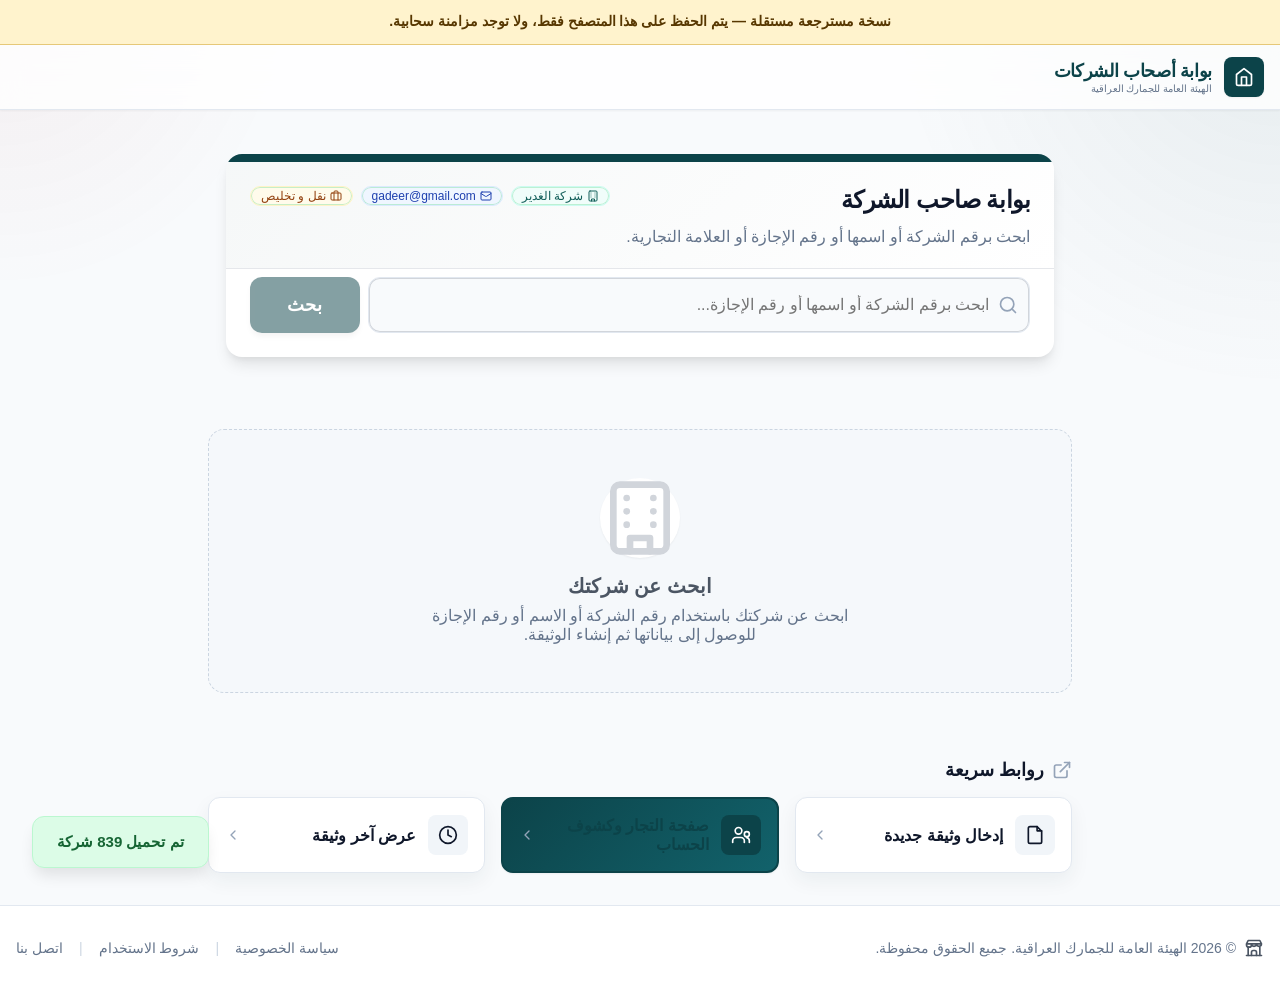
==== commit e5087e8e: "restore: recover original four-page customs frontend from verified archival snapshot" ====
--- a/index.html
+++ b/index.html
@@ -1,91 +1,194 @@
-<!doctype html>
-<html lang="ar" dir="rtl">
-<head><meta charset="utf-8"><meta name="viewport" content="width=device-width,initial-scale=1,viewport-fit=cover"><meta name="theme-color" content="#12243b">
-<meta name="description" content="نظام خاص لإدارة الشركات والسائقين وحمولات النقل وكشوف الحساب.">
-<title>IRAQ CUSTOMS | إدارة الأعمال والنقل</title>
-<link rel="stylesheet" href="./assets/atelier.css"><script type="module" src="./assets/app.mjs"></script></head>
-<body>
-<div class="shell">
- <aside class="sidebar">
-  <a href="./" class="side-brand"><span class="brand-icon">IC</span><span class="brand-text"><b>IRAQ CUSTOMS</b><small>BUSINESS MANAGEMENT</small></span></a>
-  <div class="side-overline">مساحة العمل <span>01</span></div>
-  <nav class="side-nav" aria-label="التنقل الرئيسي"><button data-tab="home" class="nav-item active" type="button"><svg class="ico" viewBox="0 0 24 24" width="20" height="20" fill="none" stroke="currentColor" stroke-width="1.8" stroke-linecap="round" stroke-linejoin="round" aria-hidden="true"><rect x="3" y="3" width="8" height="8" rx="2"/><rect x="13" y="3" width="8" height="5" rx="2"/><rect x="13" y="10" width="8" height="11" rx="2"/><rect x="3" y="13" width="8" height="8" rx="2"/></svg><span class="nav-label"><b>الرئيسية</b><small>لوحة الإدارة</small></span></button><button data-tab="companies" class="nav-item " type="button"><svg class="ico" viewBox="0 0 24 24" width="20" height="20" fill="none" stroke="currentColor" stroke-width="1.8" stroke-linecap="round" stroke-linejoin="round" aria-hidden="true"><rect x="4" y="3" width="16" height="18" rx="2"/><path d="M9 21v-4h6v4M8 8h2m4 0h2M8 12h2m4 0h2"/></svg><span class="nav-label"><b>الشركات</b><small>الدليل والإجازات</small></span></button><button data-tab="documents" class="nav-item " type="button"><svg class="ico" viewBox="0 0 24 24" width="20" height="20" fill="none" stroke="currentColor" stroke-width="1.8" stroke-linecap="round" stroke-linejoin="round" aria-hidden="true"><path d="M7 3h7l5 5v13H7a2 2 0 0 1-2-2V5a2 2 0 0 1 2-2Z"/><path d="M14 3v6h5M9 14h6m-6 4h6"/></svg><span class="nav-label"><b>الوثائق</b><small>حركات الحمولة</small></span></button><button data-tab="ledger" class="nav-item " type="button"><svg class="ico" viewBox="0 0 24 24" width="20" height="20" fill="none" stroke="currentColor" stroke-width="1.8" stroke-linecap="round" stroke-linejoin="round" aria-hidden="true"><path d="M4 5h16v14H4z"/><path d="M4 10h16M9 10v9m5-6h3m-3 3h3"/></svg><span class="nav-label"><b>الحسابات</b><small>التجار والقبوضات</small></span></button><button data-tab="drivers" class="nav-item " type="button"><svg class="ico" viewBox="0 0 24 24" width="20" height="20" fill="none" stroke="currentColor" stroke-width="1.8" stroke-linecap="round" stroke-linejoin="round" aria-hidden="true"><circle cx="12" cy="7" r="3"/><path d="M5 21v-2a7 7 0 0 1 14 0v2M8 15l4 2 4-2"/></svg><span class="nav-label"><b>السائقون</b><small>إدارة المركبات</small></span></button><button data-tab="settings" class="nav-item " type="button"><svg class="ico" viewBox="0 0 24 24" width="20" height="20" fill="none" stroke="currentColor" stroke-width="1.8" stroke-linecap="round" stroke-linejoin="round" aria-hidden="true"><circle cx="12" cy="12" r="3"/><path d="M4 7h16m-16 5h16m-16 5h16M8 5v4m8 1v4m-8 1v4"/></svg><span class="nav-label"><b>الإعدادات</b><small>النسخ الاحتياطي</small></span></button></nav>
-  <div class="side-footer"><div class="privacy-note"><svg class="ico" viewBox="0 0 24 24" width="20" height="20" fill="none" stroke="currentColor" stroke-width="1.8" stroke-linecap="round" stroke-linejoin="round" aria-hidden="true"><path d="M12 2 4 5v6c0 5 3 9 8 11 5-2 8-6 8-11V5z"/><path d="m9 12 2 2 4-4"/></svg><span><b>بياناتك محفوظة محلياً</b><small>على المتصفح الحالي فقط</small></span></div><span class="version-mark">PRIVATE WORKSPACE · V2.1</span></div>
- </aside>
- <div class="workspace">
- <header class="topbar"><div class="breadcrumb"><span class="crumb-dot"></span> مساحة العمل <span class="sep">/</span><b id="topCurrentSection">الرئيسية</b></div><div class="top-right"><time id="clock"></time><span class="online-pill"><i></i> النظام جاهز</span></div></header>
- <div class="private-banner"><svg class="ico" viewBox="0 0 24 24" width="20" height="20" fill="none" stroke="currentColor" stroke-width="1.8" stroke-linecap="round" stroke-linejoin="round" aria-hidden="true"><path d="M12 2 4 5v6c0 5 3 9 8 11 5-2 8-6 8-11V5z"/><path d="m9 12 2 2 4-4"/></svg> هذا نظام إداري خاص وليس جهة حكومية أو بوابة لإصدار الوثائق الرسمية.</div>
- <main id="main" class="main">
- <section class="view active" id="home">
-  <div class="hero"><div class="hero-decoration" aria-hidden="true"><div class="hero-ring"></div><div class="hero-ring second"></div><span>IC</span></div><div class="hero-content"><span class="hero-eyebrow"><i></i> IRAQ CUSTOMS / OPERATIONS DESK</span><h1>إدارة أكثر وضوحاً.<br><em>عمل أكثر احترافية.</em></h1><p>ملفات الشركات، وثائق الحمولة، السائقون وكشوف الحساب في لوحة واحدة أنيقة.</p><div class="hero-actions"><button data-go="documents" class="btn btn-light"><svg class="ico" viewBox="0 0 24 24" width="20" height="20" fill="none" stroke="currentColor" stroke-width="1.8" stroke-linecap="round" stroke-linejoin="round" aria-hidden="true"><path d="M12 5v14M5 12h14"/></svg> وثيقة حمولة جديدة</button><button data-go="ledger" class="btn btn-ghost"><svg class="ico" viewBox="0 0 24 24" width="20" height="20" fill="none" stroke="currentColor" stroke-width="1.8" stroke-linecap="round" stroke-linejoin="round" aria-hidden="true"><path d="M4 5h16v14H4z"/><path d="M4 10h16M9 10v9m5-6h3m-3 3h3"/></svg> فتح الحسابات</button></div></div></div>
-  <div class="section-heading"><div><span class="eyebrow">OVERVIEW</span><h2>نظرة عامة</h2><p>ملخص الأعمال على هذا الجهاز</p></div><span id="dashboardDate" class="date-chip"></span></div>
-  <div class="stats">
-   <article class="stat"><span class="stat-icon blue"><svg class="ico" viewBox="0 0 24 24" width="20" height="20" fill="none" stroke="currentColor" stroke-width="1.8" stroke-linecap="round" stroke-linejoin="round" aria-hidden="true"><path d="M7 3h7l5 5v13H7a2 2 0 0 1-2-2V5a2 2 0 0 1 2-2Z"/><path d="M14 3v6h5M9 14h6m-6 4h6"/></svg></span><span class="stat-label">الوثائق المسجلة</span><strong id="homeDocCount">0</strong><small>وثيقة نشطة</small></article>
-   <article class="stat"><span class="stat-icon gold"><svg class="ico" viewBox="0 0 24 24" width="20" height="20" fill="none" stroke="currentColor" stroke-width="1.8" stroke-linecap="round" stroke-linejoin="round" aria-hidden="true"><rect x="4" y="3" width="16" height="18" rx="2"/><path d="M9 21v-4h6v4M8 8h2m4 0h2M8 12h2m4 0h2"/></svg></span><span class="stat-label">المستحقات بالدولار</span><strong id="homeDebit">0.00 $</strong><small>مبالغ الوثائق</small></article>
-   <article class="stat"><span class="stat-icon green"><svg class="ico" viewBox="0 0 24 24" width="20" height="20" fill="none" stroke="currentColor" stroke-width="1.8" stroke-linecap="round" stroke-linejoin="round" aria-hidden="true"><path d="M4 5h16v14H4z"/><path d="M4 10h16M9 10v9m5-6h3m-3 3h3"/></svg></span><span class="stat-label">القبوضات بالدولار</span><strong id="homeCredit">0.00 $</strong><small>المبالغ المستلمة</small></article>
-   <article class="stat highlight"><span class="stat-icon faint"><svg class="ico" viewBox="0 0 24 24" width="20" height="20" fill="none" stroke="currentColor" stroke-width="1.8" stroke-linecap="round" stroke-linejoin="round" aria-hidden="true"><path d="M5 12h14m-6-6 6 6-6 6"/></svg></span><span class="stat-label">الرصيد المتبقي</span><strong id="homeBalance">0.00 $</strong><small>صافي المستحق</small></article>
-  </div>
-  <div class="home-grid"><article class="panel"><div class="panel-head"><div><span class="eyebrow">LATEST ACTIVITY</span><h2>آخر الوثائق</h2></div><button data-go="documents" class="text-btn">عرض الكل <svg class="ico" viewBox="0 0 24 24" width="20" height="20" fill="none" stroke="currentColor" stroke-width="1.8" stroke-linecap="round" stroke-linejoin="round" aria-hidden="true"><path d="M5 12h14m-6-6 6 6-6 6"/></svg></button></div><div id="homeRecent" class="table-scroll"></div></article>
-   <div><article class="panel shortcut-panel"><span class="eyebrow">QUICK ACCESS</span><h2>وصول سريع</h2>
-    <button data-go="companies" class="shortcut"><svg class="ico" viewBox="0 0 24 24" width="20" height="20" fill="none" stroke="currentColor" stroke-width="1.8" stroke-linecap="round" stroke-linejoin="round" aria-hidden="true"><rect x="4" y="3" width="16" height="18" rx="2"/><path d="M9 21v-4h6v4M8 8h2m4 0h2M8 12h2m4 0h2"/></svg><span><b>دليل الشركات</b><small>البحث عن الشركات والإجازات</small></span><svg class="ico" viewBox="0 0 24 24" width="20" height="20" fill="none" stroke="currentColor" stroke-width="1.8" stroke-linecap="round" stroke-linejoin="round" aria-hidden="true"><path d="M5 12h14m-6-6 6 6-6 6"/></svg></button>
-    <button data-go="drivers" class="shortcut"><svg class="ico" viewBox="0 0 24 24" width="20" height="20" fill="none" stroke="currentColor" stroke-width="1.8" stroke-linecap="round" stroke-linejoin="round" aria-hidden="true"><path d="M3 6h12v10H3zM15 10h4l3 3v3h-7z"/><circle cx="7.5" cy="17.5" r="1.5"/><circle cx="18.5" cy="17.5" r="1.5"/></svg><span><b>السائقون والمركبات</b><small>إدارة الأسماء وأرقام السيارات</small></span><svg class="ico" viewBox="0 0 24 24" width="20" height="20" fill="none" stroke="currentColor" stroke-width="1.8" stroke-linecap="round" stroke-linejoin="round" aria-hidden="true"><path d="M5 12h14m-6-6 6 6-6 6"/></svg></button>
-    <button data-go="settings" class="shortcut"><svg class="ico" viewBox="0 0 24 24" width="20" height="20" fill="none" stroke="currentColor" stroke-width="1.8" stroke-linecap="round" stroke-linejoin="round" aria-hidden="true"><path d="M12 3v12m-5-5 5 5 5-5M5 18v3h14v-3"/></svg><span><b>النسخ الاحتياطي</b><small>تصدير بياناتك المالية</small></span><svg class="ico" viewBox="0 0 24 24" width="20" height="20" fill="none" stroke="currentColor" stroke-width="1.8" stroke-linecap="round" stroke-linejoin="round" aria-hidden="true"><path d="M5 12h14m-6-6 6 6-6 6"/></svg></button></article><div class="advice"><svg class="ico" viewBox="0 0 24 24" width="20" height="20" fill="none" stroke="currentColor" stroke-width="1.8" stroke-linecap="round" stroke-linejoin="round" aria-hidden="true"><path d="M12 2 4 5v6c0 5 3 9 8 11 5-2 8-6 8-11V5z"/><path d="m9 12 2 2 4-4"/></svg> <span>نسخة مستقلة بحسابات جديدة. استخدم النسخ الاحتياطية لحفظ سجلاتك.</span></div></div>
-  </div>
- </section>
- <section id="companies" class="view">
- <header class="page-head"><div><span class="eyebrow">COMPANY DIRECTORY</span><h1>دليل الشركات</h1><p>البيانات العامة المسترجعة من موقعك السابق.</p></div><span class="head-pill" id="companiesCount">جارٍ تحميل الشركات…</span></header>
- <article class="panel"><div class="panel-head"><div><span class="eyebrow">SEARCH RECORDS</span><h2>البحث عن شركة</h2></div><span class="muted">الاسم · الرقم · الإجازة · المحافظة</span></div><label class="searchbar"><svg class="ico" viewBox="0 0 24 24" width="20" height="20" fill="none" stroke="currentColor" stroke-width="1.8" stroke-linecap="round" stroke-linejoin="round" aria-hidden="true"><circle cx="10.5" cy="10.5" r="6.5"/><path d="m16 16 5 5"/></svg><input id="companySearch" type="search" autocomplete="off" placeholder="اسم الشركة، رقم الضبارة أو رقم الإجازة..." aria-label="البحث في الشركات"></label><div id="companyList" class="company-list"></div></article>
- </section>
- <section id="documents" class="view">
- <header class="page-head"><div><span class="eyebrow">SHIPMENT DOCUMENTS</span><h1>وثائق الحمولة</h1><p>نموذج مفصل مستعاد من حقول الموقع القديم.</p></div><span id="docCountPill" class="head-pill">سجل الوثائق</span></header>
- <div class="doc-layout"><article class="panel">
- <div class="panel-head"><div><span class="eyebrow">NEW DOCUMENT</span><h2>إنشاء وثيقة جديدة</h2></div><span class="icon-heading"><svg class="ico" viewBox="0 0 24 24" width="20" height="20" fill="none" stroke="currentColor" stroke-width="1.8" stroke-linecap="round" stroke-linejoin="round" aria-hidden="true"><path d="M7 3h7l5 5v13H7a2 2 0 0 1-2-2V5a2 2 0 0 1 2-2Z"/><path d="M14 3v6h5M9 14h6m-6 4h6"/></svg></span></div>
- <form id="documentForm" autocomplete="off">
- <div class="form-divider"><span>01</span><b>المعلومات الأساسية</b><i></i></div><div class="form-grid"><label class="field "><span>رقم الوثيقة *</span><input name="number" placeholder="رقم الوثيقة" required inputmode="numeric" pattern="[0-9٠-٩]+" maxlength="30"></label><label class="field"><span>تاريخ إنشاء الوثيقة *</span><input type="date" name="date" required></label><label class="field"><span>وقت الإنشاء</span><input type="time" name="time"></label><label class="field"><span>الموضوع</span><input name="subject" value="سجل حمولة داخلي"></label><label class="field wide"><span>اسم الشركة / المشروع *</span><input name="company" placeholder="ابحث واختر شركة من الدليل" required list="companyChoices"></label></div>
- <div id="companyMetaPreview" class="company-preview" hidden></div>
- <div class="form-divider"><span>02</span><b>بيانات الشركة والإجازة</b><i></i></div><div class="form-grid"><label class="field "><span>رقم الشركة</span><input name="companyNumber" placeholder="الرقم في الدليل" ></label><label class="field "><span>محافظة الشركة</span><input name="governorate" placeholder="المحافظة" ></label><label class="field "><span>رقم الإجازة / الموافقة</span><input name="license" placeholder="رقم الإجازة" ></label><label class="field"><span>تاريخ منح الإجازة</span><input type="date" name="licenseDate"></label><label class="field wide"><span>الجهة المانحة للإجازة</span><input name="grantor" placeholder="المديرية أو الوزارة" ></label><label class="field "><span>الاختصاص</span><input name="specialization" placeholder="التخصص الصناعي" ></label><label class="field "><span>العلامة التجارية</span><input name="brand" placeholder="اسم العلامة" ></label></div>
- <div class="form-divider"><span>03</span><b>السائق والعجلة</b><i></i></div><div class="form-grid"><label class="field "><span>اسم السائق *</span><input name="driver" placeholder="اسم السائق" required list="driverChoices"></label><label class="field "><span>رقم السيارة *</span><input name="plate" placeholder="رقم العجلة" required></label><label class="field "><span>محافظة تسجيل السيارة</span><input name="registrationGovernorate" placeholder="دهوك، أربيل..." ></label><label class="field "><span>الوجهة النهائية</span><input name="destination" placeholder="بغداد، موصل..." ></label><label class="field wide"><span>سيطرة الدخول</span><input name="checkpoint" placeholder="اسم السيطرة" ></label></div>
- <div class="form-divider"><span>04</span><b>الحمولة والحساب</b><i></i></div><div class="form-grid"><label class="field "><span>التاجر / صاحب الحساب *</span><input name="trader" placeholder="اختر التاجر" required list="traderChoices"></label><label class="field"><span>قيمة الوثيقة *</span><div class="money-field"><input name="amount" inputmode="decimal" required value="0" placeholder="0.00"><b>USD</b></div></label><label class="field "><span>الوزن / الكمية</span><input name="weight" placeholder="مثال: 20 طن" ></label><label class="field "><span>الوحدة</span><input name="unit" placeholder="طن، كارتون، صندوق" ></label><label class="field"><span>نوع / اسم المنتج</span><input name="itemName" placeholder="اسم المادة المنتجة"></label><label class="field"><span>الطاقة الإنتاجية</span><input name="productionCapacity" placeholder="الطاقة أو الكمية"></label><label class="field wide"><span>نوع وتفاصيل الحمولة</span><textarea name="cargo" rows="3" placeholder="وصف الحمولة والبضاعة"></textarea></label><label class="field wide"><span>نص أو رقم QR المرجعي (اختياري وغير معتمد)</span><input name="qrReference" placeholder="نص مرجعي داخلي؛ ليس رمز تحقق رسمياً"></label><label class="field wide"><span>صورة QR أصلية (اختياري)</span><div class="upload-box"><svg class="ico" viewBox="0 0 24 24" width="20" height="20" fill="none" stroke="currentColor" stroke-width="1.8" stroke-linecap="round" stroke-linejoin="round" aria-hidden="true"><path d="M12 17V4m-5 5 5-5 5 5M4 17v3h16v-3"/></svg><input type="file" name="qrFile" accept="image/png,image/jpeg,image/webp"><small>صورة موجودة لديك، حتى 200KB — لا يتم توليد رمز تحقق رسمي</small></div></label></div>
- <div class="form-actions"><span><svg class="ico" viewBox="0 0 24 24" width="20" height="20" fill="none" stroke="currentColor" stroke-width="1.8" stroke-linecap="round" stroke-linejoin="round" aria-hidden="true"><path d="M12 2 4 5v6c0 5 3 9 8 11 5-2 8-6 8-11V5z"/><path d="m9 12 2 2 4-4"/></svg> بيانات هذا النموذج محفوظة محلياً</span><div class="actions"><button type="reset" class="btn btn-outline">مسح الحقول</button><button type="submit" class="btn primary"><svg class="ico" viewBox="0 0 24 24" width="20" height="20" fill="none" stroke="currentColor" stroke-width="1.8" stroke-linecap="round" stroke-linejoin="round" aria-hidden="true"><path d="M12 5v14M5 12h14"/></svg> حفظ الوثيقة</button></div></div>
- </form></article>
- <aside class="form-help"><div class="panel help-card"><div class="help-glyph"><svg class="ico" viewBox="0 0 24 24" width="20" height="20" fill="none" stroke="currentColor" stroke-width="1.8" stroke-linecap="round" stroke-linejoin="round" aria-hidden="true"><rect x="4" y="3" width="16" height="18" rx="2"/><path d="M9 21v-4h6v4M8 8h2m4 0h2M8 12h2m4 0h2"/></svg></div><span class="eyebrow">SMART INPUT</span><h3>تعبئة بيانات الشركة</h3><p>اختر شركة من الدليل لتعبئة الإجازة والمحافظة والاختصاص والعلامة التجارية آلياً.</p><button data-go="companies" class="btn btn-outline">فتح دليل الشركات <svg class="ico" viewBox="0 0 24 24" width="20" height="20" fill="none" stroke="currentColor" stroke-width="1.8" stroke-linecap="round" stroke-linejoin="round" aria-hidden="true"><path d="M5 12h14m-6-6 6 6-6 6"/></svg></button></div><div class="help-note"><svg class="ico" viewBox="0 0 24 24" width="20" height="20" fill="none" stroke="currentColor" stroke-width="1.8" stroke-linecap="round" stroke-linejoin="round" aria-hidden="true"><path d="M12 2 4 5v6c0 5 3 9 8 11 5-2 8-6 8-11V5z"/><path d="m9 12 2 2 4-4"/></svg> سجل خاص للإدارة والطباعة، وليس مستنداً حكومياً.</div></aside>
- </div>
- <article class="panel"><div class="panel-head"><div><span class="eyebrow">DOCUMENT ARCHIVE</span><h2>الوثائق المسجلة</h2></div><small class="muted">طباعة · سلة · استرجاع</small></div><div class="table-scroll" id="documentList"></div></article>
- </section>
- <section id="ledger" class="view">
- <header class="page-head"><div><span class="eyebrow">ACCOUNTING</span><h1>التجار وكشوف الحساب</h1><p>الحسابات الداخلية، المستحقات، القبوضات والتسوية.</p></div><button type="button" id="printLedger" class="btn btn-outline"><svg class="ico" viewBox="0 0 24 24" width="20" height="20" fill="none" stroke="currentColor" stroke-width="1.8" stroke-linecap="round" stroke-linejoin="round" aria-hidden="true"><path d="M12 3v12m-5-5 5 5 5-5M5 18v3h14v-3"/></svg> طباعة PDF</button></header>
- <div class="ledger-stats"><div><span>المستحقات</span><strong id="ledgerDebit">0.00 $</strong></div><div><span>القبوضات</span><strong id="ledgerCredit">0.00 $</strong></div><div><span>الرصيد المتبقي</span><strong id="ledgerBalance">0.00 $</strong></div></div>
- <div class="grid-2"><article class="panel"><div class="panel-head"><div><span class="eyebrow">TRADERS</span><h2>إضافة تاجر</h2></div><svg class="ico" viewBox="0 0 24 24" width="20" height="20" fill="none" stroke="currentColor" stroke-width="1.8" stroke-linecap="round" stroke-linejoin="round" aria-hidden="true"><path d="M12 5v14M5 12h14"/></svg></div><form id="traderForm" class="inline-form"><label class="field "><span>اسم التاجر</span><input name="name" placeholder="اكتب الاسم" required maxlength="120"></label><button type="submit" class="btn primary">إضافة</button></form><div id="traderDirectory"></div></article>
- <article class="panel"><div class="panel-head"><div><span class="eyebrow">PAYMENT</span><h2>قبض / تسديد</h2></div><svg class="ico" viewBox="0 0 24 24" width="20" height="20" fill="none" stroke="currentColor" stroke-width="1.8" stroke-linecap="round" stroke-linejoin="round" aria-hidden="true"><path d="M4 5h16v14H4z"/><path d="M4 10h16M9 10v9m5-6h3m-3 3h3"/></svg></div><form id="receiptForm"><div class="form-grid">
- <label class="field "><span>اسم التاجر *</span><input name="trader" placeholder="اسم التاجر" required list="traderChoices"></label>
- <label class="field"><span>تاريخ القبض *</span><input type="date" name="date" required></label><label class="field"><span>نوع الحركة</span><select name="paymentType"><option value="receipt">قبض</option><option value="settlement">تسوية / تسديد</option></select></label>
- <label class="field"><span>المبلغ بالدولار *</span><div class="money-field"><input name="amount" inputmode="decimal" required placeholder="1,500.00"><b>USD</b></div></label>
- <label class="field "><span>الشركة (اختياري)</span><input name="company" placeholder="ربط القبض بشركة" list="companyChoices"></label>
- <label class="field wide"><span>رقم الحوالة / طريقة القبض</span><input name="reference" placeholder="وصف القبض" ></label><label class="field wide"><span>ملاحظات القبض</span><textarea name="note" rows="2" placeholder="اسم المرسل أو كيفية الإرسال"></textarea></label>
- </div><div class="actions"><button type="submit" class="btn primary"><svg class="ico" viewBox="0 0 24 24" width="20" height="20" fill="none" stroke="currentColor" stroke-width="1.8" stroke-linecap="round" stroke-linejoin="round" aria-hidden="true"><path d="M12 5v14M5 12h14"/></svg> تسجيل القبض</button></div></form></article></div>
- <article class="panel"><div class="panel-head"><div><span class="eyebrow">STATEMENT</span><h2>كشف حساب</h2></div><small class="muted">عند اختيار شركة تظهر حركاتها المرتبطة فقط</small></div><div class="filters"><label class="field"><span>التاجر</span><select id="ledgerTrader"><option value="">كل التجار</option></select></label><label class="field"><span>الشركة</span><select id="ledgerCompany"><option value="">كل الشركات</option></select></label></div><div id="ledgerRows" class="table-scroll"></div></article>
- </section>
- <section id="drivers" class="view">
- <header class="page-head"><div><span class="eyebrow">DRIVERS & VEHICLES</span><h1>السائقون والمركبات</h1><p>دليل داخلي للمركبات والسائقين.</p></div><span id="driverCount" class="head-pill">0 سائق</span></header>
- <div class="grid-2"><article class="panel"><div class="panel-head"><div><span class="eyebrow">ADD DRIVER</span><h2>إضافة سائق جديد</h2></div><svg class="ico" viewBox="0 0 24 24" width="20" height="20" fill="none" stroke="currentColor" stroke-width="1.8" stroke-linecap="round" stroke-linejoin="round" aria-hidden="true"><path d="M12 5v14M5 12h14"/></svg></div><form id="driverForm"><div class="form-grid">
- <label class="field wide"><span>اسم السائق *</span><input name="name" placeholder="الاسم الكامل" required></label>
- <label class="field "><span>رقم السيارة *</span><input name="plate" placeholder="رقم العجلة" required></label>
- <label class="field "><span>محافظة التسجيل</span><input name="governorate" placeholder="دهوك" ></label>
- </div><div class="actions"><button type="submit" class="btn primary"><svg class="ico" viewBox="0 0 24 24" width="20" height="20" fill="none" stroke="currentColor" stroke-width="1.8" stroke-linecap="round" stroke-linejoin="round" aria-hidden="true"><path d="M12 5v14M5 12h14"/></svg> إضافة السائق</button></div></form></article>
- <article class="panel"><div class="panel-head"><div><span class="eyebrow">DRIVER LIST</span><h2>السائقون المسجلون</h2></div><svg class="ico" viewBox="0 0 24 24" width="20" height="20" fill="none" stroke="currentColor" stroke-width="1.8" stroke-linecap="round" stroke-linejoin="round" aria-hidden="true"><path d="M3 6h12v10H3zM15 10h4l3 3v3h-7z"/><circle cx="7.5" cy="17.5" r="1.5"/><circle cx="18.5" cy="17.5" r="1.5"/></svg></div><div id="driversList" class="table-scroll"></div></article></div>
- </section>
- <section id="settings" class="view">
- <header class="page-head"><div><span class="eyebrow">PREFERENCES</span><h1>الإعدادات</h1><p>النسخ الاحتياطية، استرجاع البيانات والخيارات.</p></div></header>
- <div class="grid-2">
- <article class="panel"><div class="panel-head"><div><span class="eyebrow">BACKUP</span><h2>النسخ الاحتياطي</h2></div><svg class="ico" viewBox="0 0 24 24" width="20" height="20" fill="none" stroke="currentColor" stroke-width="1.8" stroke-linecap="round" stroke-linejoin="round" aria-hidden="true"><path d="M12 3v12m-5-5 5 5 5-5M5 18v3h14v-3"/></svg></div><p>احتفظ بنسخة JSON من بياناتك، فهي لا تُخزن في GitHub.</p><div class="actions"><button type="button" id="exportData" class="btn primary"><svg class="ico" viewBox="0 0 24 24" width="20" height="20" fill="none" stroke="currentColor" stroke-width="1.8" stroke-linecap="round" stroke-linejoin="round" aria-hidden="true"><path d="M12 3v12m-5-5 5 5 5-5M5 18v3h14v-3"/></svg> تنزيل النسخة</button><label class="btn btn-outline filebtn"><svg class="ico" viewBox="0 0 24 24" width="20" height="20" fill="none" stroke="currentColor" stroke-width="1.8" stroke-linecap="round" stroke-linejoin="round" aria-hidden="true"><path d="M12 17V4m-5 5 5-5 5 5M4 17v3h16v-3"/></svg> استيراد نسخة<input type="file" id="importData" accept="application/json,.json" hidden></label></div></article>
- <article class="panel"><div class="panel-head"><div><span class="eyebrow">TRASH</span><h2>سلة المحذوفات</h2></div><svg class="ico" viewBox="0 0 24 24" width="20" height="20" fill="none" stroke="currentColor" stroke-width="1.8" stroke-linecap="round" stroke-linejoin="round" aria-hidden="true"><circle cx="12" cy="12" r="3"/><path d="M4 7h16m-16 5h16m-16 5h16M8 5v4m8 1v4m-8 1v4"/></svg></div><p>استرجع الوثائق والقبوضات المحذوفة من البرنامج.</p><div id="trashList"></div></article>
- <article class="panel"><div class="panel-head"><div><span class="eyebrow">ABOUT</span><h2>معلومات البرنامج</h2></div><svg class="ico" viewBox="0 0 24 24" width="20" height="20" fill="none" stroke="currentColor" stroke-width="1.8" stroke-linecap="round" stroke-linejoin="round" aria-hidden="true"><path d="M12 2 4 5v6c0 5 3 9 8 11 5-2 8-6 8-11V5z"/><path d="m9 12 2 2 4-4"/></svg></div><p>برنامج خاص متوافق مع الآيفون والآيباد والكمبيوتر، ولا توجد مزامنة بين الأجهزة.</p><div class="version-line"><span>الإصدار</span><b>2.1 PROFESSIONAL</b></div><div class="version-line"><span>التخزين</span><b>محلي في المتصفح</b></div></article>
- <article class="panel danger"><div class="panel-head"><div><span class="eyebrow">DANGER ZONE</span><h2>بداية جديدة</h2></div><svg class="ico" viewBox="0 0 24 24" width="20" height="20" fill="none" stroke="currentColor" stroke-width="1.8" stroke-linecap="round" stroke-linejoin="round" aria-hidden="true"><path d="M12 2 4 5v6c0 5 3 9 8 11 5-2 8-6 8-11V5z"/><path d="m9 12 2 2 4-4"/></svg></div><p>حذف البيانات المحلية للبرنامج الجديد فقط دون تغيير المستودع أو Cloudflare.</p><button type="button" id="clearAll" class="btn danger-btn">مسح البيانات المحلية</button></article>
- </div></section>
- </main>
- <footer class="footer"><span>IRAQ CUSTOMS · INTERNAL OPERATIONS</span><span>نظام أعمال خاص · الإصدار 2.1</span></footer>
- </div>
-</div>
-<datalist id="companyChoices"></datalist><datalist id="traderChoices"></datalist><datalist id="driverChoices"></datalist>
-<div id="toast" role="status" aria-live="polite"></div><div id="printArea" hidden></div>
+<!DOCTYPE html><html lang="ar" dir="rtl"><head><meta http-equiv="Content-Type" content="text/html; charset=UTF-8">
+    
+    <link rel="icon" href="./images/site-mark.svg">
+    <meta name="viewport" content="width=device-width, initial-scale=1.0, viewport-fit=cover">
+    <meta name="apple-mobile-web-app-capable" content="yes">
+    <meta name="apple-mobile-web-app-status-bar-style" content="default">
+    <meta name="mobile-web-app-capable" content="yes">
+    <title>بوابة أصحاب الشركات</title>
+    <link rel="stylesheet" href="./css/style.css">
+    <link rel="stylesheet" href="./css/index-redesign.css">
+</head>
+<body class="isolate transition-all duration-300 dark:bg-slate-950 dark:text-slate-50">
+
+    <div id="companySearchGate" class="flex flex-col min-h-screen">
+        <!-- Top Nav -->
+        <nav class="company-portal-nav">
+            <div class="company-portal-nav-inner">
+                <a href="./index.html" class="company-brand-wrap">
+                    <div class="company-brand-icon">
+                        <svg xmlns="http://www.w3.org/2000/svg" width="20" height="20" viewBox="0 0 24 24" fill="none" stroke="currentColor" stroke-width="2" stroke-linecap="round" stroke-linejoin="round"><path d="m3 9 9-7 9 7v11a2 2 0 0 1-2 2H5a2 2 0 0 1-2-2z"></path><polyline points="9 22 9 12 15 12 15 22"></polyline></svg>
+                    </div>
+                    <div>
+                        <h1 class="company-brand-title">بوابة أصحاب الشركات</h1>
+                        <p class="brand-subtitle">الهيئة العامة للجمارك العراقية</p>
+                    </div>
+                </a>
+                
+            </div>
+        </nav>
+
+        <!-- Main Content -->
+        <main class="company-portal-main">
+            
+            <!-- Welcome Card & Search -->
+            <section class="company-search-card">
+                <div class="card-accent-bar"></div>
+                <div class="company-search-card-header">
+                    <div class="company-card-title-row">
+                        <div>
+                            <div class="company-card-title">
+                                <h2>بوابة صاحب الشركة</h2>
+                            </div>
+                            <p class="company-search-help">ابحث برقم الشركة أو اسمها أو رقم الإجازة أو العلامة التجارية.</p>
+                        </div>
+                        <div class="owner-badges">
+                            <span class="owner-badge">
+                                <svg style="margin-left:4px" xmlns="http://www.w3.org/2000/svg" width="12" height="12" viewBox="0 0 24 24" fill="none" stroke="currentColor" stroke-width="2" stroke-linecap="round" stroke-linejoin="round"><rect width="16" height="20" x="4" y="2" rx="2" ry="2"></rect><path d="M9 22v-4h6v4"></path><path d="M8 6h.01"></path><path d="M16 6h.01"></path><path d="M8 10h.01"></path><path d="M16 10h.01"></path><path d="M8 14h.01"></path><path d="M16 14h.01"></path></svg>
+                                شركة الغدير
+                            </span>
+                            <span class="owner-badge badge-blue">
+                                <svg style="margin-left:4px" xmlns="http://www.w3.org/2000/svg" width="12" height="12" viewBox="0 0 24 24" fill="none" stroke="currentColor" stroke-width="2" stroke-linecap="round" stroke-linejoin="round"><rect width="20" height="16" x="2" y="4" rx="2"></rect><path d="m22 7-8.97 5.7a1.94 1.94 0 0 1-2.06 0L2 7"></path></svg>
+                                gadeer@gmail.com
+                            </span>
+                            <span class="owner-badge badge-amber">
+                                <svg style="margin-left:4px" xmlns="http://www.w3.org/2000/svg" width="12" height="12" viewBox="0 0 24 24" fill="none" stroke="currentColor" stroke-width="2" stroke-linecap="round" stroke-linejoin="round"><path d="M16 20V4a2 2 0 0 0-2-2h-4a2 2 0 0 0-2 2v16"></path><rect width="20" height="14" x="2" y="6" rx="2"></rect></svg>
+                                نقل و تخليص
+                            </span>
+                        </div>
+                    </div>
+                </div>
+                
+                <div class="company-search-card-body">
+                    <div class="hash-search-row">
+                        <div class="hash-input-wrap">
+                            <svg class="hash-input-icon" xmlns="http://www.w3.org/2000/svg" width="20" height="20" viewBox="0 0 24 24" fill="none" stroke="currentColor" stroke-width="2" stroke-linecap="round" stroke-linejoin="round"><circle cx="11" cy="11" r="8"></circle><path d="m21 21-4.3-4.3"></path></svg>
+                            <input id="hashCompanySearch" type="text" placeholder="ابحث برقم الشركة أو اسمها أو رقم الإجازة...">
+                            
+                            <!-- Search Results Dropdown -->
+                            <div id="hashCompanyResults" class="company-search-results" style="display: none;"></div>
+                        </div>
+                        <button id="hashSearchBtn" type="button" class="company-search-btn" disabled="">بحث</button>
+                    </div>
+                </div>
+            </section>
+
+            <!-- Empty State -->
+            <section id="companyEmptyState" class="company-empty-state">
+                <div class="empty-icon-wrap">
+                    <svg xmlns="http://www.w3.org/2000/svg" width="40" height="40" viewBox="0 0 24 24" fill="none" stroke="currentColor" stroke-width="2" stroke-linecap="round" stroke-linejoin="round"><rect width="16" height="20" x="4" y="2" rx="2" ry="2"></rect><path d="M9 22v-4h6v4"></path><path d="M8 6h.01"></path><path d="M16 6h.01"></path><path d="M8 10h.01"></path><path d="M16 10h.01"></path><path d="M8 14h.01"></path><path d="M16 14h.01"></path></svg>
+                </div>
+                <h3>ابحث عن شركتك</h3>
+                <p>ابحث عن شركتك باستخدام رقم الشركة أو الاسم أو رقم الإجازة للوصول إلى بياناتها ثم إنشاء الوثيقة.</p>
+            </section>
+
+            <!-- Selected Company Panel -->
+            <section id="companySelectedPanel" class="company-selected-panel">
+                <div class="panel-header-divider">
+                    <div class="divider-line"></div>
+                    <span class="divider-text">بعد اختيار الشركة</span>
+                    <div class="divider-line"></div>
+                </div>
+
+                <div class="company-selected-card">
+                    <div class="panel-top-info">
+                        <div class="selected-icon-wrap">
+                            <svg xmlns="http://www.w3.org/2000/svg" width="24" height="24" viewBox="0 0 24 24" fill="none" stroke="currentColor" stroke-width="2" stroke-linecap="round" stroke-linejoin="round"><rect width="16" height="20" x="4" y="2" rx="2" ry="2"></rect><path d="M9 22v-4h6v4"></path><path d="M8 6h.01"></path><path d="M16 6h.01"></path><path d="M8 10h.01"></path><path d="M16 10h.01"></path><path d="M8 14h.01"></path><path d="M16 14h.01"></path></svg>
+                        </div>
+                        <div class="panel-title-area">
+                            <div class="panel-title-row">
+                                <h3 id="selectedCompanyName">شركة الغدير للنقل والتخليص الجمركي</h3>
+                                <svg class="check-icon" xmlns="http://www.w3.org/2000/svg" width="20" height="20" viewBox="0 0 24 24" fill="none" stroke="currentColor" stroke-width="2" stroke-linecap="round" stroke-linejoin="round"><path d="M22 11.08V12a10 10 0 1 1-5.93-9.14"></path><polyline points="22 4 12 14.01 9 11.01"></polyline></svg>
+                            </div>
+                            <p class="panel-subtitle">مسجلة ونشطة في النظام</p>
+                        </div>
+                        <span class="status-badge-approved">شركة معتمدة</span>
+                    </div>
+
+                    <div id="selectedCompanyDetails" class="company-selected-grid">
+                        <!-- Dynamic details go here -->
+                        <!-- 
+                        <div class="detail-item">
+                            <div class="detail-label"><svg width="16" height="16" viewBox="0 0 24 24" fill="none" stroke="currentColor" stroke-width="2"><rect width="16" height="20" x="4" y="2" rx="2" ry="2"/><path d="M9 22v-4h6v4"/><path d="M8 6h.01"/><path d="M16 6h.01"/><path d="M8 10h.01"/><path d="M16 10h.01"/><path d="M8 14h.01"/><path d="M16 14h.01"/></svg><span>اسم الشركة</span></div>
+                            <p class="detail-value">شركة الغدير</p>
+                        </div>
+                        -->
+                    </div>
+
+                    <div class="panel-footer">
+                        <button id="continueToFormBtn" type="button" class="company-search-btn continue-btn" disabled="">
+                            متابعة إلى إنشاء الوثيقة
+                            <svg xmlns="http://www.w3.org/2000/svg" width="20" height="20" viewBox="0 0 24 24" fill="none" stroke="currentColor" stroke-width="2" stroke-linecap="round" stroke-linejoin="round"><path d="m15 18-6-6 6-6"></path></svg>
+                        </button>
+                    </div>
+                </div>
+            </section>
+
+            <!-- Quick Links -->
+            <section class="quick-links-section">
+                <h3 class="quick-links-title">
+                    <svg xmlns="http://www.w3.org/2000/svg" width="20" height="20" viewBox="0 0 24 24" fill="none" stroke="currentColor" stroke-width="2" stroke-linecap="round" stroke-linejoin="round"><path d="M15 3h6v6"></path><path d="M10 14 21 3"></path><path d="M18 13v6a2 2 0 0 1-2 2H5a2 2 0 0 1-2-2V8a2 2 0 0 1 2-2h6"></path></svg>
+                    روابط سريعة
+                </h3>
+                <div class="quick-links-grid">
+                    <a href="./form.html" class="quick-link-chip">
+                        <div class="link-icon-wrap">
+                            <svg xmlns="http://www.w3.org/2000/svg" width="20" height="20" viewBox="0 0 24 24" fill="none" stroke="currentColor" stroke-width="2" stroke-linecap="round" stroke-linejoin="round"><path d="M14.5 2H6a2 2 0 0 0-2 2v16a2 2 0 0 0 2 2h12a2 2 0 0 0 2-2V7.5L14.5 2z"></path><polyline points="14.5 2 14.5 7 20 7"></polyline></svg>
+                        </div>
+                        <span class="link-text">إدخال وثيقة جديدة</span>
+                        <svg class="link-arrow" xmlns="http://www.w3.org/2000/svg" width="16" height="16" viewBox="0 0 24 24" fill="none" stroke="currentColor" stroke-width="2" stroke-linecap="round" stroke-linejoin="round"><path d="m15 18-6-6 6-6"></path></svg>
+                    </a>
+                    
+                    <a href="./traders.html" class="quick-link-chip primary">
+                        <div class="link-icon-wrap">
+                            <svg xmlns="http://www.w3.org/2000/svg" width="20" height="20" viewBox="0 0 24 24" fill="none" stroke="currentColor" stroke-width="2" stroke-linecap="round" stroke-linejoin="round"><path d="M16 21v-2a4 4 0 0 0-4-4H6a4 4 0 0 0-4 4v2"></path><circle cx="9" cy="7" r="4"></circle><path d="M22 21v-2a4 4 0 0 0-3-3.87"></path><circle cx="19" cy="11" r="3"></circle></svg>
+                        </div>
+                        <span class="link-text">صفحة التجار وكشوف الحساب</span>
+                        <svg class="link-arrow" xmlns="http://www.w3.org/2000/svg" width="16" height="16" viewBox="0 0 24 24" fill="none" stroke="currentColor" stroke-width="2" stroke-linecap="round" stroke-linejoin="round"><path d="m15 18-6-6 6-6"></path></svg>
+                    </a>
+                    
+                    <a href="./document.html" class="quick-link-chip">
+                        <div class="link-icon-wrap">
+                            <svg xmlns="http://www.w3.org/2000/svg" width="20" height="20" viewBox="0 0 24 24" fill="none" stroke="currentColor" stroke-width="2" stroke-linecap="round" stroke-linejoin="round"><circle cx="12" cy="12" r="10"></circle><polyline points="12 6 12 12 16 14"></polyline></svg>
+                        </div>
+                        <span class="link-text">عرض آخر وثيقة</span>
+                        <svg class="link-arrow" xmlns="http://www.w3.org/2000/svg" width="16" height="16" viewBox="0 0 24 24" fill="none" stroke="currentColor" stroke-width="2" stroke-linecap="round" stroke-linejoin="round"><path d="m15 18-6-6 6-6"></path></svg>
+                    </a>
+                </div>
+            </section>
+        </main>
+
+        <!-- Footer -->
+        <footer class="company-portal-footer">
+            <div class="company-footer-inner">
+                <div class="company-footer-copy">
+                    <svg xmlns="http://www.w3.org/2000/svg" width="20" height="20" viewBox="0 0 24 24" fill="none" stroke="currentColor" stroke-width="2" stroke-linecap="round" stroke-linejoin="round"><path d="M3 21h18"></path><path d="M3 7v1a3 3 0 0 0 6 0V7m0 1V7a3 3 0 0 0 6 0V7m0 1V7a3 3 0 0 0 6 0V7H3l2-4h14l2 4"></path><path d="M5 21V10.85"></path><path d="M19 21V10.85"></path><path d="M9 21v-4a2 2 0 0 1 2-2h2a2 2 0 0 1 2 2v4"></path></svg>
+                    <p>© 2026 الهيئة العامة للجمارك العراقية. جميع الحقوق محفوظة.</p>
+                </div>
+                <div class="company-footer-links">
+                    <a href="./#">سياسة الخصوصية</a>
+                    <span class="separator">|</span>
+                    <a href="./#">شروط الاستخدام</a>
+                    <span class="separator">|</span>
+                    <a href="./#">اتصل بنا</a>
+                </div>
+            </div>
+        </footer>
+    </div>
+
+    <!-- Global Status Box -->
+    <div id="status" class="status">
+        <span id="statusMessage"></span>
+    </div>
+
+    <!-- Scripts -->
+    <script src="./js/core.js"></script>
+    <script src="./js/storage.js"></script>
+    <script src="./js/sync.js"></script>
+    <script src="./js/companies.js"></script>
+    <script src="./js/index-page.js"></script>
+    <script src="./js/app.js"></script>
+    
+
+
 </body></html>
--- a/css/style.css
+++ b/css/style.css
@@ -0,0 +1,976 @@
+@page {
+  size: A4;
+  margin: 0;
+}
+
+* {
+  box-sizing: border-box;
+  -webkit-print-color-adjust: exact;
+  print-color-adjust: exact;
+  /* Remove blue flash on tap on iOS */
+  -webkit-tap-highlight-color: transparent;
+}
+
+html,
+body {
+  margin: 0;
+  padding: 0;
+  font-family: "Cairo", Arial, sans-serif;
+  direction: rtl;
+  background: #f3f4f6;
+  color: #111827;
+  /* Smooth momentum scrolling on iOS */
+  -webkit-overflow-scrolling: touch;
+}
+
+/* Prevent iOS auto-zoom on inputs (must be ≥16px) */
+input,
+select,
+textarea {
+  font-size: 16px;
+}
+
+@media (min-width: 768px) {
+  input,
+  select,
+  textarea {
+    font-size: 1rem;
+  }
+}
+
+/* Remove tap delay on all buttons and links */
+button,
+a,
+[role="button"],
+input[type="submit"],
+input[type="button"],
+input[type="file"],
+label[for] {
+  touch-action: manipulation;
+  cursor: pointer;
+}
+
+/* Safe area for notched iPhones (bottom padding) */
+body {
+  padding-bottom: env(safe-area-inset-bottom);
+}
+
+/* ===== CSS الوثيقة الأصلي بعد تحويله من Vue scoped ===== */
+{transition:background-color .2s ease-in-out,color .2s ease-in-out}.qr-document-root{width:100%}.doc-viewport{display:flex;align-items:flex-start;justify-content:center;min-height:100vh;padding:32px;background:#f3f4f6;overflow-y:auto}.a4-page{box-sizing:border-box;width:100%;max-width:210mm;min-height:297mm;padding:8mm;background:#fff;color:#111827;border:1px solid #d4cece;box-shadow:0 8px 26px #0f172a14;display:flex;flex-direction:column;gap:10px;margin:0 auto}.header-clean{display:grid;grid-template-columns:1fr 150px 1fr;align-items:center;gap:8px;padding:4px 0}.logo-wrap{display:flex;justify-content:center}.center-logo{width:110px;height:110px;object-fit:contain;border-radius:50%;border:3px solid #bbb;padding:6px;background:#fff}.doc-meta{display:flex;flex-direction:column;gap:4px}.meta-line{display:flex;gap:8px;justify-content:space-between;align-items:center}.meta-label{font-weight:700;white-space:nowrap}.meta-value{direction:ltr;text-align:left;word-break:break-word}.divider{border-top:1px solid rgba(0,0,0,.12);margin:6px 0 10px}.content{flex:1 1 auto;display:flex;flex-direction:column;gap:10px}.subject-row{display:flex;gap:12px;align-items:center;flex-wrap:wrap}.subject-field{flex:1;background:#f6f6f6;border-radius:6px;padding:6px 10px;font-weight:600;min-width:200px}.info-table{width:100%;border-collapse:collapse}.info-table th,.info-table td{border:1px solid #bbb;padding:4px 6px;font-size:.95rem}.info-table thead th{background:#990707;color:#fff;text-align:center}.info-table th.info-header{background:#990707;color:#fff;text-align:center;font-weight:700}.qr-wrap{display:flex;justify-content:center;margin-top:16px}.large-qr .barcode-img{width:58mm;max-width:100%;background:#fff;border:1px solid rgba(0,0,0,.08);padding:6px}.doc-footer{display:flex;align-items:center;justify-content:space-between;gap:10px;border-top:1px solid #bbb;padding-top:8px;flex-wrap:wrap}.footer-left img{width:72px;height:56px;object-fit:contain}.notes .muted{color:#6b7280}.external-link{color:#0d6efd;font-weight:700;word-break:break-all}.doc-actions{margin-top:8px;display:flex;justify-content:flex-start}.print-btn{background:#0d6efd;color:#fff;border:none;padding:6px 10px;border-radius:6px;font-weight:700;cursor:pointer;box-shadow:0 2px 6px #0d6efd2e;font-size:.9rem}.print-btn:hover{opacity:.95}@media(max-width:768px){.doc-viewport{padding:16px}.a4-page{padding:16px;height:auto;min-height:auto}.header-clean{display:flex;flex-direction:column-reverse;text-align:center;gap:16px}.header-left,.header-right{width:100%;text-align:center}.office-lines div{text-align:center!important}.doc-meta{width:100%}.meta-line{justify-content:space-between;width:100%}.doc-actions{justify-content:center;margin-bottom:10px}.center-logo{width:80px;height:80px}.doc-footer{flex-direction:column;text-align:center}.footer-center,.footer-right{width:100%}.info-table th,.info-table td{padding:4px;font-size:.85rem}}::-ms-reveal{display:none}
+
+
+/* ===== CSS المودال الأصلي بعد تحويله من Vue scoped ===== */
+.modal-overlay{position:fixed;inset:0;background-color:#0000004d;display:flex;align-items:center;justify-content:center;z-index:9999;padding:1rem;overflow-y:auto}.modal-overlay--no-dismiss{cursor:not-allowed}.modal-content{background:var(--color-background, #ffffff);border-radius:.75rem;box-shadow:0 20px 25px -5px #0000001a,0 10px 10px -5px #0000000a;display:flex;flex-direction:column;max-height:90vh;position:relative;outline:none;transition:all .3s ease;z-index:10000}@media(prefers-color-scheme:dark){.modal-content{background:var(--color-background, #1f2937);color:var(--color-text, #f9fafb)}}.modal-content--small{width:100%;max-width:400px}.modal-content--medium{width:100%;max-width:600px}.modal-content--large{width:100%;max-width:900px}.modal-content--fullscreen{width:95vw;height:95vh;max-width:none;max-height:none}.modal-header{display:flex;align-items:center;justify-content:space-between;padding:.5rem 1rem;border-bottom:1px solid var(--color-border, #e5e7eb);flex-shrink:0}@media(prefers-color-scheme:dark){.modal-header{border-bottom-color:var(--color-border, #374151)}}.modal-title{font-size:1.25rem;font-weight:600;margin:0;color:var(--color-text, #111827)}@media(prefers-color-scheme:dark){.modal-title{color:var(--color-text, #f9fafb)}}.modal-close-btn{background:none;border:none;cursor:pointer;padding:.5rem;display:flex;align-items:center;justify-content:center;border-radius:.375rem;color:var(--color-text-secondary, #6b7280);transition:all .2s ease}.modal-close-btn:hover{background-color:var(--color-hover, #f3f4f6);color:var(--color-text, #111827)}.modal-close-btn:focus{outline:2px solid var(--color-primary, #3b82f6);outline-offset:2px}@media(prefers-color-scheme:dark){.modal-close-btn:hover{background-color:var(--color-hover, #374151);color:var(--color-text, #f9fafb)}}.modal-close-icon{width:1.5rem;height:1.5rem}.modal-body{padding:1.5rem;overflow-y:auto;flex:1;color:var(--color-text, #374151)}@media(prefers-color-scheme:dark){.modal-body{color:var(--color-text, #d1d5db)}}.modal-body::-webkit-scrollbar{width:8px}.modal-body::-webkit-scrollbar-track{background:var(--color-background, #f9fafb)}.modal-body::-webkit-scrollbar-thumb{background:var(--color-border, #d1d5db);border-radius:4px}.modal-body::-webkit-scrollbar-thumb:hover{background:var(--color-border-hover, #9ca3af)}.modal-content select,.modal-content [role=listbox],.modal-content [role=menu],.modal-content .dropdown-menu,.modal-content .select-menu,.modal-content .popover,.modal-content [data-radix-popper-content-wrapper],.modal-content [data-popper-placement],.modal-content .ui-select-menu,.modal-content .ui-dropdown-menu,.modal-content .ui-popover,.modal-content [role=dialog] [role=menu],.modal-content .vue-treeselect__menu,.modal-content .vs__dropdown-menu{z-index:10001!important}.modal-footer{padding:1rem 1.5rem;border-top:1px solid var(--color-border, #e5e7eb);display:flex;align-items:center;justify-content:flex-end;gap:.75rem;flex-shrink:0}@media(prefers-color-scheme:dark){.modal-footer{border-top-color:var(--color-border, #374151)}}.modal-fade-enter-active,.modal-fade-leave-active{transition:opacity .3s ease}.modal-fade-enter-from,.modal-fade-leave-to{opacity:0}.modal-slide-enter-active,.modal-slide-leave-active{transition:all .3s ease}.modal-slide-enter-from{opacity:0;transform:translateY(-20px) scale(.95)}.modal-slide-leave-to{opacity:0;transform:translateY(20px) scale(.95)}@media(max-width:640px){.modal-overlay{padding:0;align-items:flex-end}.modal-content{border-radius:.75rem .75rem 0 0;max-height:95vh;width:100%!important;max-width:100%!important}.modal-content--fullscreen{border-radius:0;height:100vh;max-height:100vh}.modal-header,.modal-body{padding:1rem}.modal-footer{padding:.75rem 1rem;flex-direction:column-reverse}.modal-footer>*{width:100%}}@media(prefers-reduced-motion:reduce){.modal-fade-enter-active,.modal-fade-leave-active,.modal-slide-enter-active,.modal-slide-leave-active,.modal-content{transition:none}}.vue-treeselect__menu-container,.vue-treeselect__menu{z-index:10001!important}[data-headlessui-state]>[role=listbox],[data-headlessui-state] [role=menu]{z-index:10001!important}body>[role=listbox],body>[role=menu],body>.dropdown-menu,body>.select-menu,body>.popover,body>[data-radix-popper-content-wrapper],body>[data-popper-placement]{z-index:10001!important}[data-popper-placement],.ui-select-menu-container,.ui-dropdown-menu-container,.ui-popover-container{z-index:10001!important}
+
+
+/* ===== تنسيق Treeselect الأصلي ===== */
+.vue3-treeselect-helper-hide{display:none}.vue3-treeselect-helper-zoom-effect-off{transform:none!important}@keyframes vue3-treeselect-animation-fade-in{0%{opacity:0}}@keyframes vue3-treeselect-animation-bounce{0%,to{transform:scale(0)}50%{transform:scale(1)}}@keyframes vue3-treeselect-animation-rotate{to{transform:rotate(1turn)}}.vue3-treeselect__multi-value-item--transition-enter-active,.vue3-treeselect__multi-value-item--transition-leave-active{transition-duration:.2s;transition-property:transform,opacity}.vue3-treeselect__multi-value-item--transition-enter-active{transition-timing-function:cubic-bezier(.075,.82,.165,1)}.vue3-treeselect__multi-value-item--transition-leave-active{position:absolute;transition-timing-function:cubic-bezier(.215,.61,.355,1)}.vue3-treeselect__multi-value-item--transition-enter,.vue3-treeselect__multi-value-item--transition-leave-to{opacity:0;transform:scale(.7)}.vue3-treeselect__multi-value-item--transition-move{transition:transform .2s cubic-bezier(.165,.84,.44,1)}.vue3-treeselect{position:relative;text-align:left}[dir=rtl] .vue3-treeselect{text-align:right}.vue3-treeselect div,.vue3-treeselect span{box-sizing:border-box}.vue3-treeselect svg{fill:currentColor}.vue3-treeselect__control{background:#fff;border:1px solid #ddd;border-radius:5px;display:table;height:36px;padding-left:5px;padding-right:5px;table-layout:fixed;transition-duration:.2s;transition-property:border-color,box-shadow,width,height,background-color,opacity;transition-timing-function:cubic-bezier(.215,.61,.355,1);width:100%}.vue3-treeselect:not(.vue3-treeselect--disabled):not(.vue3-treeselect--focused) .vue3-treeselect__control:hover{border-color:#cfcfcf}.vue3-treeselect--focused:not(.vue3-treeselect--open) .vue3-treeselect__control{border-color:#039be5;box-shadow:0 0 0 3px #039be51a}.vue3-treeselect--disabled .vue3-treeselect__control{background-color:#f9f9f9}.vue3-treeselect--open .vue3-treeselect__control{border-color:#cfcfcf}.vue3-treeselect--open.vue3-treeselect--open-below .vue3-treeselect__control{border-bottom-left-radius:0;border-bottom-right-radius:0}.vue3-treeselect--open.vue3-treeselect--open-above .vue3-treeselect__control{border-top-left-radius:0;border-top-right-radius:0}.vue3-treeselect__control--has-icon{padding-left:20px}.vue3-treeselect__control--has-icon .vue3-treeselect__value-container{padding-left:5px}.vue3-treeselect__control--has-icon .vue3-treeselect__value-container .vue3-treeselect__input-container{padding-left:0}.vue3-treeselect__multi-value,.vue3-treeselect__value-container{vertical-align:middle;width:100%}.vue3-treeselect__value-container{display:table-cell;position:relative}.vue3-treeselect--searchable:not(.vue3-treeselect--disabled) .vue3-treeselect__value-container{cursor:text}.vue3-treeselect__multi-value{display:inline-block}.vue3-treeselect--has-value .vue3-treeselect__multi-value{margin-bottom:5px}.vue3-treeselect__control-icon-container{inset:0 0 0 5px;line-height:34px;pointer-events:none;position:absolute;-webkit-user-select:none;user-select:none}.vue3-treeselect__placeholder,.vue3-treeselect__single-value{inset:0;line-height:34px;overflow:hidden;padding-left:5px;padding-right:5px;pointer-events:none;position:absolute;text-overflow:ellipsis;-webkit-user-select:none;user-select:none;white-space:nowrap}.vue3-treeselect__placeholder{color:#bdbdbd}.vue3-treeselect__single-value{color:#333}.vue3-treeselect--focused.vue3-treeselect--searchable .vue3-treeselect__single-value{color:#bdbdbd}.vue3-treeselect--disabled .vue3-treeselect__single-value{position:static}.vue3-treeselect__multi-value-item-container{display:inline-block;padding-right:5px;padding-top:5px;vertical-align:top}[dir=rtl] .vue3-treeselect__multi-value-item-container{padding-left:5px;padding-right:0}.vue3-treeselect__multi-value-item{background:#e3f2fd;border:1px solid transparent;border-radius:2px;color:#039be5;cursor:default;display:inline-table;font-size:12px;padding:2px 0;vertical-align:top}.vue3-treeselect:not(.vue3-treeselect--disabled) .vue3-treeselect__multi-value-item:not(.vue3-treeselect__multi-value-item-disabled):hover .vue3-treeselect__multi-value-item:not(.vue3-treeselect__multi-value-item-new) .vue3-treeselect__multi-value-item:not(.vue3-treeselect__multi-value-item-new):hover{background:#e3f2fd;color:#039be5;cursor:pointer}.vue3-treeselect__multi-value-item.vue3-treeselect__multi-value-item-disabled{background:#f5f5f5;color:#757575;cursor:default}.vue3-treeselect--disabled .vue3-treeselect__multi-value-item{background:#fff;border-color:#e5e5e5;color:#555;cursor:default}.vue3-treeselect__multi-value-item.vue3-treeselect__multi-value-item-new,.vue3-treeselect__multi-value-item.vue3-treeselect__multi-value-item-new:hover{background:#e8f5e9}.vue3-treeselect__multi-value-label,.vue3-treeselect__value-remove{display:table-cell;padding:0 5px;vertical-align:middle}.vue3-treeselect__value-remove{border-left:1px solid #fff;color:#039be5;cursor:pointer;line-height:0;padding-left:5px}[dir=rtl] .vue3-treeselect__value-remove{border-left:0;border-right:1px solid #fff}.vue3-treeselect__value-remove:hover{color:#e53935}.vue3-treeselect--disabled .vue3-treeselect__value-remove,.vue3-treeselect__multi-value-item-disabled .vue3-treeselect__value-remove{display:none}.vue3-treeselect__value-remove>svg{height:6px;width:6px}.vue3-treeselect__multi-value-label{padding-right:5px;-webkit-user-select:none;user-select:none;white-space:pre-line}.vue3-treeselect__limit-tip{display:inline-block;padding-right:5px;padding-top:5px;vertical-align:top}[dir=rtl] .vue3-treeselect__limit-tip{padding-left:5px;padding-right:0}.vue3-treeselect__limit-tip-text{color:#bdbdbd;cursor:default;display:block;font-size:12px;font-weight:600;margin:2px 0;padding:1px 0}.vue3-treeselect__input-container{display:block;max-width:100%;outline:none}.vue3-treeselect--single .vue3-treeselect__input-container{font-size:inherit;height:100%}.vue3-treeselect--multi .vue3-treeselect__input-container{display:inline-block;font-size:12px;vertical-align:top}.vue3-treeselect--searchable .vue3-treeselect__input-container{padding-left:5px;padding-right:5px}.vue3-treeselect--searchable.vue3-treeselect--multi.vue3-treeselect--has-value .vue3-treeselect__input-container{padding-left:0;padding-top:5px}[dir=rtl] .vue3-treeselect--searchable.vue3-treeselect--multi.vue3-treeselect--has-value .vue3-treeselect__input-container{padding-left:5px;padding-right:0}.vue3-treeselect--disabled .vue3-treeselect__input-container{display:none}.vue3-treeselect__input,.vue3-treeselect__sizer{font-family:inherit;font-size:inherit;line-height:inherit;margin:0}.vue3-treeselect__input{background:none transparent;border:0;box-shadow:none;box-sizing:initial;line-height:1;margin:0;max-width:100%;outline:none;padding:0;vertical-align:middle}.vue3-treeselect__input::-ms-clear{display:none}.vue3-treeselect--single .vue3-treeselect__input{height:100%;width:100%}.vue3-treeselect--multi .vue3-treeselect__input{padding-bottom:3px;padding-top:3px}.vue3-treeselect--has-value .vue3-treeselect__input{line-height:inherit;vertical-align:top}.vue3-treeselect__sizer{height:0;left:0;overflow:scroll;position:absolute;top:0;visibility:hidden;white-space:pre}.vue3-treeselect__x-container{animation:vue3-treeselect-animation-fade-in .2s cubic-bezier(.075,.82,.165,1);color:#ccc;cursor:pointer;display:table-cell;line-height:0;text-align:center;vertical-align:middle;width:20px}.vue3-treeselect__x-container:hover{color:#e53935}.vue3-treeselect__x{height:8px;width:8px}.vue3-treeselect__control-arrow-container{cursor:pointer;display:table-cell;line-height:0;text-align:center;vertical-align:middle;width:20px}.vue3-treeselect--disabled .vue3-treeselect__control-arrow-container{cursor:default}.vue3-treeselect__control-arrow{color:#ccc;height:9px;width:9px}.vue3-treeselect:not(.vue3-treeselect--disabled) .vue3-treeselect__control-arrow-container:hover .vue3-treeselect__control-arrow{color:#616161}.vue3-treeselect--disabled .vue3-treeselect__control-arrow{opacity:.35}.vue3-treeselect__control-arrow--rotated{transform:rotate(180deg)}.vue3-treeselect__menu-container{left:0;overflow:visible;position:absolute;transition:0s;width:100%}.vue3-treeselect--open-below:not(.vue3-treeselect--append-to-body) .vue3-treeselect__menu-container{top:100%}.vue3-treeselect--open-above:not(.vue3-treeselect--append-to-body) .vue3-treeselect__menu-container{bottom:100%}.vue3-treeselect__menu{-webkit-overflow-scrolling:touch;background:#fff;border:1px solid #cfcfcf;cursor:default;display:block;line-height:180%;overflow-x:hidden;overflow-y:auto;padding-bottom:5px;padding-top:5px;position:absolute;width:auto}.vue3-treeselect--open-below .vue3-treeselect__menu{border-bottom-left-radius:5px;border-bottom-right-radius:5px;border-top-color:#f2f2f2;box-shadow:0 1px #0000000f;margin-top:-1px;top:0}.vue3-treeselect--open-above .vue3-treeselect__menu{border-bottom-color:#f2f2f2;border-top-left-radius:5px;border-top-right-radius:5px;bottom:0;margin-bottom:-1px}.vue3-treeselect__indent-level-0 .vue3-treeselect__option{padding-left:5px}[dir=rtl] .vue3-treeselect__indent-level-0 .vue3-treeselect__option{padding-left:5px;padding-right:5px}.vue3-treeselect__indent-level-0 .vue3-treeselect__tip{padding-left:25px}[dir=rtl] .vue3-treeselect__indent-level-0 .vue3-treeselect__tip{padding-left:5px;padding-right:25px}.vue3-treeselect__indent-level-1 .vue3-treeselect__option{padding-left:25px}[dir=rtl] .vue3-treeselect__indent-level-1 .vue3-treeselect__option{padding-left:5px;padding-right:25px}.vue3-treeselect__indent-level-1 .vue3-treeselect__tip{padding-left:45px}[dir=rtl] .vue3-treeselect__indent-level-1 .vue3-treeselect__tip{padding-left:5px;padding-right:45px}.vue3-treeselect__indent-level-2 .vue3-treeselect__option{padding-left:45px}[dir=rtl] .vue3-treeselect__indent-level-2 .vue3-treeselect__option{padding-left:5px;padding-right:45px}.vue3-treeselect__indent-level-2 .vue3-treeselect__tip{padding-left:65px}[dir=rtl] .vue3-treeselect__indent-level-2 .vue3-treeselect__tip{padding-left:5px;padding-right:65px}.vue3-treeselect__indent-level-3 .vue3-treeselect__option{padding-left:65px}[dir=rtl] .vue3-treeselect__indent-level-3 .vue3-treeselect__option{padding-left:5px;padding-right:65px}.vue3-treeselect__indent-level-3 .vue3-treeselect__tip{padding-left:85px}[dir=rtl] .vue3-treeselect__indent-level-3 .vue3-treeselect__tip{padding-left:5px;padding-right:85px}.vue3-treeselect__indent-level-4 .vue3-treeselect__option{padding-left:85px}[dir=rtl] .vue3-treeselect__indent-level-4 .vue3-treeselect__option{padding-left:5px;padding-right:85px}.vue3-treeselect__indent-level-4 .vue3-treeselect__tip{padding-left:105px}[dir=rtl] .vue3-treeselect__indent-level-4 .vue3-treeselect__tip{padding-left:5px;padding-right:105px}.vue3-treeselect__indent-level-5 .vue3-treeselect__option{padding-left:105px}[dir=rtl] .vue3-treeselect__indent-level-5 .vue3-treeselect__option{padding-left:5px;padding-right:105px}.vue3-treeselect__indent-level-5 .vue3-treeselect__tip{padding-left:125px}[dir=rtl] .vue3-treeselect__indent-level-5 .vue3-treeselect__tip{padding-left:5px;padding-right:125px}.vue3-treeselect__indent-level-6 .vue3-treeselect__option{padding-left:125px}[dir=rtl] .vue3-treeselect__indent-level-6 .vue3-treeselect__option{padding-left:5px;padding-right:125px}.vue3-treeselect__indent-level-6 .vue3-treeselect__tip{padding-left:145px}[dir=rtl] .vue3-treeselect__indent-level-6 .vue3-treeselect__tip{padding-left:5px;padding-right:145px}.vue3-treeselect__indent-level-7 .vue3-treeselect__option{padding-left:145px}[dir=rtl] .vue3-treeselect__indent-level-7 .vue3-treeselect__option{padding-left:5px;padding-right:145px}.vue3-treeselect__indent-level-7 .vue3-treeselect__tip{padding-left:165px}[dir=rtl] .vue3-treeselect__indent-level-7 .vue3-treeselect__tip{padding-left:5px;padding-right:165px}.vue3-treeselect__indent-level-8 .vue3-treeselect__option{padding-left:165px}[dir=rtl] .vue3-treeselect__indent-level-8 .vue3-treeselect__option{padding-left:5px;padding-right:165px}.vue3-treeselect__indent-level-8 .vue3-treeselect__tip{padding-left:185px}[dir=rtl] .vue3-treeselect__indent-level-8 .vue3-treeselect__tip{padding-left:5px;padding-right:185px}.vue3-treeselect__option{display:table;padding-left:5px;padding-right:5px;table-layout:fixed;width:100%}.vue3-treeselect__option--highlight{background:#f5f5f5}.vue3-treeselect--single .vue3-treeselect__option--selected{background:#e3f2fd;font-weight:600}.vue3-treeselect--single .vue3-treeselect__option--selected:hover{background:#e3f2fd}.vue3-treeselect__option--hide{display:none}.vue3-treeselect__option-arrow-container,.vue3-treeselect__option-arrow-placeholder{display:table-cell;line-height:0;text-align:center;vertical-align:middle;width:20px}.vue3-treeselect__option-arrow-container{cursor:pointer}.vue3-treeselect__option-arrow{color:#ccc;display:inline-block;height:9px;transform:rotate(-90deg);transition:transform .2s cubic-bezier(.19,1,.22,1);vertical-align:middle;width:9px}[dir=rtl] .vue3-treeselect__option-arrow{transform:rotate(90deg)}.vue3-treeselect--branch-nodes-disabled .vue3-treeselect__option:hover .vue3-treeselect__option-arrow,.vue3-treeselect__option-arrow-container:hover .vue3-treeselect__option-arrow{color:#616161}.vue3-treeselect__option-arrow--rotated,[dir=rtl] .vue3-treeselect__option-arrow--rotated{transform:rotate(0)}.vue3-treeselect__option-arrow--rotated.vue3-treeselect__option-arrow--prepare-enter{transform:rotate(-90deg)!important}[dir=rtl] .vue3-treeselect__option-arrow--rotated.vue3-treeselect__option-arrow--prepare-enter{transform:rotate(90deg)!important}.vue3-treeselect__label-container{color:inherit;cursor:pointer;display:table-cell;display:table;table-layout:fixed;vertical-align:middle;width:100%}.vue3-treeselect__option--disabled .vue3-treeselect__label-container{color:#00000040;cursor:not-allowed}.vue3-treeselect__checkbox-container{display:table-cell;height:100%;min-width:20px;text-align:center;vertical-align:middle;width:20px}.vue3-treeselect__checkbox{border-radius:2px;border-style:solid;border-width:1px;display:block;height:12px;margin:auto;position:relative;transition:all .2s cubic-bezier(.075,.82,.165,1);width:12px}.vue3-treeselect__check-mark,.vue3-treeselect__minus-mark{background-repeat:no-repeat;display:block;left:1px;opacity:0;position:absolute;top:1px;transition:all .2s ease}.vue3-treeselect__minus-mark{background-image:url([data-uri]);background-size:8px 8px;height:8px;width:8px}@media(min-resolution:1.5dppx){.vue3-treeselect__minus-mark{background-image:url([data-uri])}}@media(min-resolution:192dpi){.vue3-treeselect__minus-mark{background-image:url([data-uri])}}@media(min-resolution:288dpi){.vue3-treeselect__minus-mark{background-image:url([data-uri])}}.vue3-treeselect__checkbox--indeterminate>.vue3-treeselect__minus-mark{opacity:1}.vue3-treeselect__checkbox--disabled .vue3-treeselect__minus-mark{background-image:url([data-uri])}@media(min-resolution:1.5dppx){.vue3-treeselect__checkbox--disabled .vue3-treeselect__minus-mark{background-image:url([data-uri])}}@media(min-resolution:192dpi){.vue3-treeselect__checkbox--disabled .vue3-treeselect__minus-mark{background-image:url([data-uri])}}@media(min-resolution:288dpi){.vue3-treeselect__checkbox--disabled .vue3-treeselect__minus-mark{background-image:url([data-uri])}}.vue3-treeselect__check-mark{background-image:url([data-uri]);background-size:8px 8px;height:8px;transform:scaleY(1/8);width:8px}@media(min-resolution:1.5dppx){.vue3-treeselect__check-mark{background-image:url([data-uri])}}@media(min-resolution:192dpi){.vue3-treeselect__check-mark{background-image:url([data-uri])}}@media(min-resolution:288dpi){.vue3-treeselect__check-mark{background-image:url([data-uri])}}.vue3-treeselect__checkbox--checked>.vue3-treeselect__check-mark{opacity:1;transform:scaleY(1)}.vue3-treeselect__checkbox--disabled .vue3-treeselect__check-mark{background-image:url([data-uri])}@media(min-resolution:1.5dppx){.vue3-treeselect__checkbox--disabled .vue3-treeselect__check-mark{background-image:url([data-uri])}}@media(min-resolution:192dpi){.vue3-treeselect__checkbox--disabled .vue3-treeselect__check-mark{background-image:url([data-uri])}}@media(min-resolution:288dpi){.vue3-treeselect__checkbox--disabled .vue3-treeselect__check-mark{background-image:url([data-uri])}}.vue3-treeselect__checkbox--unchecked{background:#fff;border-color:#e0e0e0}.vue3-treeselect__label-container:hover .vue3-treeselect__checkbox--unchecked{background:#fff;border-color:#039be5}.vue3-treeselect__checkbox--checked,.vue3-treeselect__checkbox--indeterminate,.vue3-treeselect__label-container:hover .vue3-treeselect__checkbox--checked,.vue3-treeselect__label-container:hover .vue3-treeselect__checkbox--indeterminate{background:#039be5;border-color:#039be5}.vue3-treeselect__checkbox--disabled,.vue3-treeselect__label-container:hover .vue3-treeselect__checkbox--disabled{background-color:#f7f7f7;border-color:#e0e0e0}.vue3-treeselect__label{cursor:inherit;display:table-cell;max-width:100%;overflow:hidden;padding-left:5px;text-overflow:ellipsis;vertical-align:middle;white-space:nowrap}[dir=rtl] .vue3-treeselect__label{padding-left:0;padding-right:5px}.vue3-treeselect__count{font-weight:400;margin-left:5px;opacity:.6}[dir=rtl] .vue3-treeselect__count{margin-left:0;margin-right:5px}.vue3-treeselect__tip{color:#757575;display:table;padding-left:5px;padding-right:5px;table-layout:fixed;width:100%}.vue3-treeselect__tip-text{display:table-cell;font-size:12px;overflow:hidden;padding-left:5px;padding-right:5px;text-overflow:ellipsis;vertical-align:middle;white-space:nowrap;width:100%}.vue3-treeselect__error-tip .vue3-treeselect__retry{color:#039be5;cursor:pointer;font-style:normal;font-weight:600;margin-left:5px;text-decoration:none}[dir=rtl] .vue3-treeselect__error-tip .vue3-treeselect__retry{margin-left:0;margin-right:5px}.vue3-treeselect__icon-container{display:table-cell;line-height:0;text-align:center;vertical-align:middle;width:20px}.vue3-treeselect--single .vue3-treeselect__icon-container{padding-left:5px}[dir=rtl] .vue3-treeselect--single .vue3-treeselect__icon-container{padding-left:0;padding-right:5px}.vue3-treeselect__icon-warning{background:#fb8c00;border-radius:50%;display:block;height:12px;margin:auto;position:relative;width:12px}.vue3-treeselect__icon-warning:after{border-color:#fff;border-style:solid;border-width:5px 0 1px;content:"";display:block;height:1px;left:5px;position:absolute;top:2.5px;width:2px}.vue3-treeselect__icon-error{background:#e53935;border-radius:50%;display:block;height:12px;margin:auto;position:relative;width:12px}.vue3-treeselect__icon-error:after,.vue3-treeselect__icon-error:before{background:#fff;content:"";display:block;position:absolute;transform:rotate(45deg)}.vue3-treeselect__icon-error:before{height:2px;left:3px;top:5px;width:6px}.vue3-treeselect__icon-error:after{height:6px;left:5px;top:3px;width:2px}.vue3-treeselect__icon-loader{animation:vue3-treeselect-animation-rotate 1.6s linear infinite;display:block;height:12px;margin:auto;position:relative;text-align:center;width:12px}.vue3-treeselect__icon-loader:after,.vue3-treeselect__icon-loader:before{animation:vue3-treeselect-animation-bounce 1.6s ease-in-out infinite;border-radius:50%;content:"";display:block;height:100%;left:0;opacity:.6;position:absolute;top:0;width:100%}.vue3-treeselect__icon-loader:before{background:#039be5}.vue3-treeselect__icon-loader:after{animation-delay:-.8s;background:#b3e5fc}.vue3-treeselect__menu-placeholder{display:none}.vue3-treeselect__portal-target{border:0;box-sizing:border-box;display:block;height:0;left:0;margin:0;overflow:visible;padding:0;position:absolute;top:0;width:0}
+
+
+/* ===== إضافات صفحة التعبئة ===== */
+
+.form-page {
+  min-height: 100vh;
+  padding: 24px;
+  background: #f3f4f6;
+}
+
+.form-card {
+  max-width: 1120px;
+  margin: 0 auto;
+  background: #fff;
+  border: 1px solid #ddd;
+  border-radius: 16px;
+  padding: 22px;
+  box-shadow: 0 8px 26px rgba(15, 23, 42, .08);
+  overflow: visible;
+}
+
+.form-header {
+  display: flex;
+  align-items: center;
+  gap: 14px;
+  margin-bottom: 16px;
+}
+
+.form-header img {
+  width: 42px;
+  height: 42px;
+  object-fit: contain;
+  border-radius: 50%;
+  border: 1px solid #ddd;
+  padding: 3px;
+  background: #fff;
+}
+
+.form-title {
+  margin: 0;
+  color: #990707;
+  font-size: 24px;
+  font-weight: 800;
+}
+
+.form-desc {
+  margin: 4px 0 0;
+  color: #6b7280;
+  font-size: 14px;
+}
+
+.section-title {
+  grid-column: 1 / -1;
+  margin: 12px 0 0;
+  padding: 8px 10px;
+  background: #990707;
+  color: #fff;
+  border-radius: 8px;
+  font-size: 14px;
+  font-weight: 800;
+}
+
+.form-grid {
+  display: grid;
+  grid-template-columns: repeat(2, 1fr);
+  gap: 12px;
+}
+
+.form-group,
+.form-group-full {
+  position: relative;
+}
+
+.form-group-full {
+  grid-column: 1 / -1;
+}
+
+.form-label {
+  display: block;
+  font-weight: 700;
+  margin-bottom: 5px;
+  font-size: 13px;
+}
+
+.form-input,
+.form-textarea {
+  width: 100%;
+  border: 1px solid #d1d5db;
+  border-radius: 9px;
+  padding: 10px 12px;
+  font-family: inherit;
+  font-size: 14px;
+  outline: none;
+  background: #fff;
+  transition: border-color .2s ease-in-out, box-shadow .2s ease-in-out;
+}
+
+.form-textarea {
+  min-height: 76px;
+  resize: vertical;
+}
+
+.form-input:focus,
+.form-textarea:focus {
+  border-color: #990707;
+  box-shadow: 0 0 0 3px rgba(153, 7, 7, .08);
+}
+
+.search-results {
+  display: none;
+  position: absolute;
+  z-index: 10001;
+  top: calc(100% + 4px);
+  right: 0;
+  left: 0;
+  background: #fff;
+  border: 1px solid #d1d5db;
+  border-radius: 10px;
+  max-height: 320px;
+  overflow: auto;
+  box-shadow: 0 10px 25px rgba(15, 23, 42, .14);
+}
+
+.search-result-item {
+  padding: 10px;
+  border-bottom: 1px solid #eee;
+  cursor: pointer;
+  display: grid;
+  gap: 3px;
+}
+
+.search-result-item:hover {
+  background: #f9fafb;
+}
+
+.company-number {
+  color: #990707;
+  font-weight: 800;
+  font-size: 12px;
+}
+
+.company-name {
+  font-weight: 800;
+  color: #111827;
+}
+
+.company-brand {
+  color: #6b7280;
+  font-size: 12px;
+  line-height: 1.5;
+}
+
+.form-actions,
+.toolbar {
+  display: flex;
+  gap: 10px;
+  justify-content: center;
+}
+
+.form-actions {
+  justify-content: flex-start;
+  margin-top: 18px;
+  position: sticky;
+  bottom: 0;
+  background: #fff;
+  padding-top: 12px;
+  border-top: 1px solid #eee;
+}
+
+.toolbar {
+  padding: 14px;
+  background: #fff;
+  border-bottom: 1px solid #ddd;
+  position: sticky;
+  top: 0;
+  z-index: 10;
+}
+
+.btn {
+  border: 0;
+  border-radius: 9px;
+  padding: 11px 16px;
+  font-family: inherit;
+  font-weight: 800;
+  cursor: pointer;
+  text-decoration: none;
+  display: inline-flex;
+  align-items: center;
+  justify-content: center;
+}
+
+.btn-primary {
+  background: #990707;
+  color: #fff;
+}
+
+.btn-secondary {
+  background: #e5e7eb;
+  color: #111827;
+}
+
+.status {
+  display: none;
+  margin-top: 12px;
+  padding: 10px 12px;
+  border-radius: 8px;
+  font-weight: 700;
+  font-size: 13px;
+}
+
+.status.info {
+  display: block;
+  background: #d1ecf1;
+  color: #0c5460;
+  border: 1px solid #bee5eb;
+}
+
+.status.success {
+  display: block;
+  background: #d4edda;
+  color: #155724;
+  border: 1px solid #c3e6cb;
+}
+
+.status.error {
+  display: block;
+  background: #f8d7da;
+  color: #721c24;
+  border: 1px solid #f5c6cb;
+}
+
+.form-note {
+  margin-top: 14px;
+  font-size: 12px;
+  color: #6b7280;
+}
+
+/* Badge بسيط مثل badge-ddrqdsta */
+.status-badge {
+  display: inline-flex;
+  align-items: center;
+  border-radius: 6px;
+  padding: 4px 8px;
+  font-size: 12px;
+  font-weight: 800;
+  background: rgba(153, 7, 7, .10);
+  color: #990707;
+  border: 1px solid rgba(153, 7, 7, .25);
+}
+
+/* إضافات HTML على الوثيقة */
+.a4-page {
+  position: relative;
+}
+
+
+
+.logo-fallback {
+  width: 110px;
+  height: 110px;
+  border-radius: 50%;
+  border: 3px solid #bbb;
+  padding: 6px;
+  background: #fff;
+  color: #9ca3af;
+  display: flex;
+  align-items: center;
+  justify-content: center;
+  font-weight: 700;
+}
+
+.qr-empty {
+  width: 58mm;
+  height: 58mm;
+  background: #fff;
+  border: 1px solid rgba(0, 0, 0, .08);
+}
+
+.info-table .ltr-right {
+  direction: ltr;
+  text-align: right;
+}
+
+.footer-logo-fallback {
+  width: 72px;
+  height: 56px;
+  border: 1px solid #ddd;
+  color: #9ca3af;
+  display: flex;
+  align-items: center;
+  justify-content: center;
+  font-weight: 700;
+}
+
+.footer-logo {
+  width: 72px;
+  height: 56px;
+  object-fit: contain;
+}
+
+@media print {
+  @page { size: A4; margin: 0 !important; }
+
+  html,
+  body {
+    margin: 0;
+    padding: 0;
+    background: #fff;
+  }
+
+  .toolbar,
+  .form-page,
+  button,
+  .print-toolbar,
+  .download-toolbar,
+  .preview-overlay,
+  .preview-card,
+  .action-buttons,
+  .doc-actions {
+    display: none !important;
+  }
+
+  .doc-viewport {
+    padding: 0 !important;
+    background: #fff !important;
+    min-height: auto !important;
+  }
+
+  .a4-page {
+    width: 210mm !important;
+    height: 296mm !important;
+    margin: 0 auto !important;
+    box-sizing: border-box !important;
+    display: flex !important;
+    flex-direction: column !important;
+    padding: 10mm !important;
+    overflow: hidden !important;
+    position: static !important;
+    transform: none !important;
+    box-shadow: none !important;
+    border: none !important;
+  }
+
+  .a4-page .content {
+    flex: 1 1 auto !important;
+    display: flex !important;
+    flex-direction: column !important;
+    gap: 4px !important;
+  }
+
+  .header-clean { padding: 0 !important; gap: 4px !important; }
+  .center-logo { width: 50px !important; height: 0px !important; }
+  .office-lines { font-size: 0.75rem !important; line-height: 1.2 !important; }
+  .doc-meta { gap: 2px !important; }
+  .doc-meta .meta-value,
+  .meta-label { font-size: 0.8rem !important; min-width: auto !important; }
+  .divider { margin: 4px 0 !important; }
+  .doc-title { margin: 4px 0 !important; font-size: 1.2rem !important; }
+  .subject-row { margin-bottom: 4px !important; font-size: 0.9rem !important; }
+  .subject-field { padding: 2px 6px !important; }
+  .info-table th { font-size: 0.8rem !important; padding: 2px 4px !important; }
+  .info-table td { font-size: 0.8rem !important; padding: 1px 4px !important; }
+  .qr-wrap { margin-top: 4px !important; }
+  .large-qr .barcode-img { width: 40mm !important; padding: 2px !important; }
+  .qr-empty { width: 40mm !important; height: 40mm !important; }
+  .notes p { margin: 1px 0 !important; font-size: 0.75rem !important; }
+  .doc-footer {
+    margin-top: auto !important;
+    page-break-inside: avoid !important;
+    padding-top: 4px !important;
+    gap: 4px !important;
+  }
+  .footer-logo,
+  .footer-left img { width: 50px !important; height: 40px !important; }
+  .doc-footer .small { font-size: 0.65rem !important; line-height: 1.2 !important; }
+
+  * {
+    -webkit-print-color-adjust: exact !important;
+    print-color-adjust: exact !important;
+  }
+}
+
+@media (max-width: 768px) {
+  .form-page { padding: 12px; }
+  .form-grid { grid-template-columns: 1fr; }
+  .form-card { padding: 16px; }
+  .form-actions,
+  .toolbar { flex-direction: column; }
+}
+
+/* واجهة بحث الشركة مثل بوابة أصحاب الشركات */
+.company-portal-shell{min-height:100vh;display:flex;flex-direction:column;background:#f9fafb;color:#111827}
+.company-portal-nav{position:sticky;top:0;z-index:50;border-bottom:1px solid #e5e7eb;background:#fff;box-shadow:0 1px 2px rgba(0,0,0,.05)}
+.company-portal-container{width:100%;max-width:1280px;margin:0 auto;padding:0 16px}
+.company-portal-nav-inner{height:64px;display:flex;align-items:center;justify-content:space-between}
+.company-brand-wrap{display:flex;align-items:center;gap:12px;text-decoration:none}
+.company-brand-icon{width:40px;height:40px;border-radius:10px;background:rgba(34,197,94,.12);color:#16a34a;display:flex;align-items:center;justify-content:center}
+.company-brand-title{font-size:18px;font-weight:800;color:#111827;margin:0}
+.company-user-area{display:flex;align-items:center;gap:12px}
+.theme-icon-btn{width:34px;height:34px;border-radius:8px;background:transparent;border:0;color:#374151;display:inline-flex;align-items:center;justify-content:center;cursor:pointer}
+.theme-icon-btn:hover{background:#f3f4f6}
+.user-pill{display:inline-flex;align-items:center;gap:8px;border:0;background:transparent;border-radius:8px;padding:6px 8px;cursor:pointer;color:#374151;font-family:inherit}
+.user-avatar{width:28px;height:28px;border-radius:999px;background:#f3f4f6;color:#6b7280;display:inline-flex;align-items:center;justify-content:center;font-weight:800}
+.company-portal-main{flex:1;padding:12px 20px 40px}
+.company-search-card{max-width:1280px;margin:12px auto 40px;background:#fff;border:1px solid #e5e7eb;border-radius:14px;overflow:visible;box-shadow:0 1px 4px rgba(15,23,42,.06)}
+.company-search-card-header{padding:16px 24px;border-bottom:1px solid #e5e7eb}
+.company-card-title-row{display:flex;align-items:center;justify-content:space-between;gap:16px;flex-wrap:wrap}
+.company-card-title{display:flex;align-items:center;gap:12px}
+.company-card-title svg{color:#22c55e;width:32px;height:32px;flex-shrink:0}
+.company-card-title h2{font-size:20px;font-weight:800;margin:0}
+.owner-badges{display:flex;gap:10px;flex-wrap:wrap}
+.owner-badge{display:inline-flex;align-items:center;border-radius:8px;padding:4px 8px;font-size:14px;font-weight:700;color:#16a34a;background:rgba(34,197,94,.10);box-shadow:inset 0 0 0 1px rgba(34,197,94,.25)}
+.company-search-card-body{padding:24px}
+.company-search-inner{max-width:1152px;margin:0 auto;display:flex;flex-direction:column}
+.company-search-help{font-size:14px;color:#4b5563;margin:0 0 16px}
+.hash-search-row{display:flex;gap:12px;align-items:stretch;position:relative}
+.hash-input-wrap{position:relative;flex:1;display:inline-flex;align-items:center}
+.hash-input-wrap input{width:100%;border:0;border-radius:8px;padding:10px 12px;padding-inline-start:44px;font-size:16px;outline:none;background:#fff;color:#111827;box-shadow:inset 0 0 0 1px #d1d5db}
+.hash-input-wrap input:focus{box-shadow:inset 0 0 0 2px #22c55e}
+.hash-input-icon{position:absolute;inset-inline-start:12px;color:#9ca3af;width:20px;height:20px;pointer-events:none}
+.company-search-btn{border:0;border-radius:8px;background:#22c55e;color:#fff;font-weight:800;font-family:inherit;padding:10px 16px;min-width:110px;display:inline-flex;align-items:center;justify-content:center;gap:8px;cursor:pointer}
+.company-search-btn:disabled{opacity:.55;cursor:not-allowed}
+.company-search-btn:not(:disabled):hover{background:#16a34a}
+.company-search-results{display:none;margin-top:12px;background:#fff;border:1px solid #e5e7eb;border-radius:10px;max-height:360px;overflow:auto;box-shadow:0 12px 26px rgba(15,23,42,.12)}
+.company-result-row{padding:12px 14px;border-bottom:1px solid #f3f4f6;cursor:pointer;display:grid;gap:4px}
+.company-result-row:hover{background:#f9fafb}
+.company-result-code{color:#16a34a;font-weight:900;font-size:12px}
+.company-result-name{color:#111827;font-weight:900;font-size:15px}
+.company-result-meta{color:#6b7280;font-size:12px;line-height:1.5}
+.company-empty-state{display:flex;flex-direction:column;align-items:center;justify-content:center;padding:64px 16px;text-align:center}
+.company-empty-state svg{width:96px;height:96px;color:#d1d5db}
+.company-empty-state h3{margin:16px 0 0;font-size:20px;font-weight:800;color:#4b5563}
+.company-empty-state p{margin:8px 0 0;color:#6b7280;max-width:520px}
+.company-selected-panel{display:none;margin-top:24px;border:1px solid #bbf7d0;background:#f0fdf4;border-radius:12px;padding:16px}
+.company-selected-panel h3{margin:0 0 8px;color:#166534;font-size:18px;font-weight:900}
+.company-selected-grid{display:grid;grid-template-columns:repeat(2,minmax(0,1fr));gap:8px 16px;font-size:14px;color:#374151}
+.company-selected-actions{display:flex;justify-content:flex-start;gap:10px;margin-top:16px}
+.company-portal-footer{border-top:1px solid #e5e7eb;background:#fff;padding:24px 0}
+.company-footer-inner{display:flex;align-items:center;justify-content:space-between;gap:16px;flex-wrap:wrap}
+.company-footer-copy{color:#4b5563;font-size:14px}
+.company-footer-copy p{margin:0}.company-footer-copy p+p{margin-top:4px}
+.company-footer-links{display:flex;flex-wrap:wrap;gap:12px;color:#4b5563;font-size:14px}
+.company-footer-links a{color:inherit;text-decoration:none}.company-footer-links a:hover{color:#16a34a}
+@media (prefers-color-scheme:dark){.company-portal-shell{background:#111827;color:#fff}.company-portal-nav,.company-search-card,.company-portal-footer{background:#1f2937;border-color:#374151}.company-brand-title,.company-card-title h2,.company-result-name{color:#f9fafb}.company-search-help,.company-footer-copy,.company-footer-links,.company-empty-state p{color:#9ca3af}.hash-input-wrap input,.company-search-results{background:#111827;color:#fff}.company-result-row{border-color:#374151}.company-result-row:hover{background:#1f2937}.company-empty-state h3{color:#d1d5db}}
+@media (max-width:768px){.company-portal-main{padding:12px}.company-card-title-row,.hash-search-row,.company-footer-inner{flex-direction:column;align-items:stretch}.company-search-btn{width:100%}.owner-badges{width:100%}.company-selected-grid{grid-template-columns:1fr}}
+
+
+/* تحسينات document.html المعدل */
+.print-hidden {}
+
+@media print {
+  .print-hidden,
+  .toolbar,
+  .doc-actions {
+    display: none !important;
+  }
+}
+
+.doc-title {
+  text-align: right;
+}
+
+.notes.centered {
+  text-align: center;
+}
+
+.qr-wrap:empty::before {
+  content: "";
+  width: 58mm;
+  height: 58mm;
+  display: block;
+  background: #fff;
+  border: 1px solid rgba(0,0,0,.08);
+}
+
+
+/* ===== Responsive polish refresh ===== */
+:root {
+  --app-primary: #0c4349;
+  --app-primary-strong: #082f34;
+  --app-primary-soft: rgba(12, 67, 73, 0.08);
+  --app-accent: #990707;
+  --app-bg: #eef4f5;
+  --app-surface: rgba(255, 255, 255, 0.96);
+  --app-border: rgba(12, 67, 73, 0.12);
+  --app-shadow: 0 18px 50px rgba(8, 47, 52, 0.08);
+  --app-radius-xl: 28px;
+  --app-radius-lg: 20px;
+  --app-radius-md: 16px;
+}
+
+html {
+  scroll-behavior: smooth;
+}
+
+body {
+  min-height: 100vh;
+  background:
+    radial-gradient(circle at top right, rgba(12, 67, 73, 0.08), transparent 24%),
+    radial-gradient(circle at top left, rgba(153, 7, 7, 0.05), transparent 18%),
+    var(--app-bg);
+  color: #112227;
+}
+
+a {
+  color: inherit;
+}
+
+.company-portal-container,
+.form-card,
+.traders-page-wrap {
+  width: min(100%, 1280px);
+}
+
+.company-portal-nav {
+  backdrop-filter: blur(16px);
+  background: rgba(255, 255, 255, 0.92);
+}
+
+.company-search-card,
+.form-card {
+  border-color: var(--app-border);
+  border-radius: var(--app-radius-xl);
+  box-shadow: var(--app-shadow);
+}
+
+.company-search-card {
+  overflow: hidden;
+}
+
+.company-search-card-header {
+  padding: 22px 24px;
+  background: linear-gradient(135deg, rgba(12, 67, 73, 0.04), rgba(255, 255, 255, 0.9));
+}
+
+.company-search-card-body {
+  padding: 26px 24px 28px;
+}
+
+.company-card-title h2,
+.company-brand-title {
+  letter-spacing: -0.02em;
+}
+
+.company-search-help,
+.form-desc,
+.form-note {
+  line-height: 1.9;
+}
+
+.hash-search-row {
+  gap: 14px;
+}
+
+.hash-input-wrap input,
+.form-input,
+.form-textarea {
+  min-height: 50px;
+  border-radius: 16px;
+  border-color: rgba(12, 67, 73, 0.16);
+  background: rgba(255, 255, 255, 0.98);
+}
+
+.form-textarea {
+  min-height: 110px;
+}
+
+.form-input:focus,
+.form-textarea:focus,
+.hash-input-wrap input:focus {
+  border-color: var(--app-primary);
+  box-shadow: 0 0 0 4px rgba(12, 67, 73, 0.11);
+}
+
+.company-search-btn,
+.btn {
+  min-height: 50px;
+  border-radius: 16px;
+  transition: transform 0.15s ease, box-shadow 0.15s ease, opacity 0.15s ease;
+}
+
+.company-search-btn:hover,
+.btn:hover,
+.company-result-row:hover,
+.search-result-item:hover,
+.action-btn:hover,
+.mini-btn:hover,
+.traders-nav a:hover {
+  transform: translateY(-1px);
+}
+
+.form-page {
+  padding: 24px 16px 34px;
+  background: transparent;
+}
+
+.form-card {
+  padding: 26px;
+  overflow: visible;
+}
+
+.form-header {
+  align-items: flex-start;
+  justify-content: space-between;
+  gap: 18px;
+  padding-bottom: 18px;
+  margin-bottom: 20px;
+  border-bottom: 1px solid rgba(12, 67, 73, 0.08);
+}
+
+.form-header img {
+  width: 48px;
+  height: 48px;
+  border-radius: 18px;
+  border-color: rgba(12, 67, 73, 0.12);
+  box-shadow: 0 10px 20px rgba(12, 67, 73, 0.08);
+}
+
+.form-title {
+  color: var(--app-primary-strong);
+  font-size: clamp(1.45rem, 2vw, 1.9rem);
+}
+
+.status-badge {
+  margin-top: 8px;
+  border-radius: 999px;
+  padding: 7px 12px;
+  background: rgba(12, 67, 73, 0.09);
+  color: var(--app-primary);
+  border-color: rgba(12, 67, 73, 0.18);
+}
+
+.form-grid {
+  gap: 14px;
+}
+
+.section-title {
+  margin-top: 14px;
+  padding: 12px 14px;
+  border-radius: 16px;
+  background: linear-gradient(135deg, var(--app-primary), #12626b);
+  box-shadow: 0 8px 20px rgba(12, 67, 73, 0.12);
+  font-size: 0.97rem;
+}
+
+.search-results,
+.driver-suggestions {
+  border-radius: 18px;
+}
+
+.form-actions {
+  gap: 12px;
+  margin-top: 22px;
+  padding-top: 16px;
+  background: linear-gradient(to top, rgba(255, 255, 255, 0.98), rgba(255, 255, 255, 0.88));
+  backdrop-filter: blur(12px);
+}
+
+.form-actions .btn {
+  min-width: 170px;
+}
+
+.btn-primary {
+  background: linear-gradient(135deg, var(--app-primary), #12626b);
+  box-shadow: 0 10px 24px rgba(12, 67, 73, 0.18);
+}
+
+.btn-secondary {
+  background: #edf2f3;
+  color: var(--app-primary-strong);
+}
+
+.form-top-links,
+.portal-quick-links {
+  display: flex;
+  flex-wrap: wrap;
+  gap: 10px;
+}
+
+.form-top-links {
+  margin-top: 14px;
+}
+
+.portal-quick-links {
+  max-width: 1280px;
+  margin: 0 auto 24px;
+  padding: 0 16px;
+}
+
+.quick-link-chip {
+  display: inline-flex;
+  align-items: center;
+  justify-content: center;
+  min-height: 46px;
+  padding: 10px 16px;
+  border-radius: 999px;
+  text-decoration: none;
+  font-weight: 800;
+  background: rgba(255, 255, 255, 0.94);
+  color: var(--app-primary);
+  border: 1px solid rgba(12, 67, 73, 0.12);
+  box-shadow: 0 8px 20px rgba(8, 47, 52, 0.06);
+}
+
+.quick-link-chip.primary {
+  background: linear-gradient(135deg, var(--app-primary), #12626b);
+  color: #fff;
+  border-color: transparent;
+}
+
+.form-note a,
+.quick-link-chip:hover {
+  color: inherit;
+}
+
+.company-selected-panel {
+  border-radius: 20px;
+  border-color: rgba(22, 163, 74, 0.22);
+  box-shadow: inset 0 0 0 1px rgba(255, 255, 255, 0.4);
+}
+
+.company-selected-grid {
+  gap: 12px 18px;
+}
+
+.status {
+  border-radius: 16px;
+  padding: 12px 14px;
+  font-size: 0.94rem;
+}
+
+.doc-viewport {
+  padding: 20px;
+}
+
+.a4-page {
+  border-radius: 24px;
+  overflow: hidden;
+}
+
+@media (max-width: 960px) {
+  .form-grid,
+  .company-selected-grid {
+    grid-template-columns: 1fr;
+  }
+
+  .form-card {
+    padding: 18px;
+    border-radius: 24px;
+  }
+
+  .form-header {
+    flex-direction: column;
+    align-items: stretch;
+  }
+
+  .portal-quick-links {
+    padding-inline: 14px;
+  }
+}
+
+@media (max-width: 720px) {
+  .company-portal-nav-inner {
+    height: auto;
+    min-height: 64px;
+    padding: 10px 0;
+    gap: 12px;
+    flex-wrap: wrap;
+  }
+
+  .company-user-area {
+    width: 100%;
+    justify-content: space-between;
+  }
+
+  .company-search-card {
+    margin-top: 10px;
+    margin-bottom: 24px;
+    border-radius: 24px;
+  }
+
+  .company-search-card-header,
+  .company-search-card-body {
+    padding: 18px 16px;
+  }
+
+  .owner-badges {
+    width: 100%;
+  }
+
+  .hash-search-row,
+  .company-selected-actions,
+  .form-actions,
+  .doc-actions {
+    flex-direction: column;
+  }
+
+  .hash-search-row > *,
+  .company-selected-actions > *,
+  .form-actions > *,
+  .doc-actions > * {
+    width: 100%;
+  }
+
+  .search-results {
+    max-height: 260px;
+  }
+
+  .form-page {
+    padding: 12px 10px 24px;
+  }
+
+  .form-card {
+    padding: 14px;
+    border-radius: 22px;
+  }
+
+  .form-header img {
+    width: 40px;
+    height: 40px;
+  }
+
+  .form-title {
+    font-size: 1.35rem;
+  }
+
+  .section-title {
+    font-size: 0.92rem;
+  }
+
+  .driver-suggestions {
+    position: static;
+    margin-top: 8px;
+  }
+
+  .driver-suggestions-head,
+  .driver-suggestion-row {
+    grid-template-columns: 38px minmax(0, 1fr);
+    gap: 8px;
+  }
+
+  .driver-suggestions-head .driver-suggestion-col:nth-child(n+3),
+  .driver-suggestion-row .driver-suggestion-col:nth-child(n+3) {
+    display: none;
+  }
+
+  .a4-page {
+    border-radius: 18px;
+  }
+
+  .info-table {
+    display: block;
+    overflow-x: auto;
+    white-space: nowrap;
+  }
+}
+
+/* global-mobile-ios-tweaks */
+html {
+  -webkit-text-size-adjust: 100%;
+  text-size-adjust: 100%;
+}
+
+input,
+select,
+textarea,
+button {
+  font: inherit;
+}
+
+@supports (padding: max(0px)) {
+  body {
+    padding-right: max(0px, env(safe-area-inset-right));
+    padding-left: max(0px, env(safe-area-inset-left));
+  }
+}
+
+.quick-link-chip,
+.btn,
+.company-search-btn,
+.theme-icon-btn,
+.user-pill,
+input,
+select,
+textarea,
+button {
+  touch-action: manipulation;
+}
+
+@media (max-width: 820px) {
+  .portal-quick-links {
+    position: sticky;
+    bottom: 0;
+    z-index: 20;
+  }
+
+  .quick-link-chip,
+  .btn,
+  .company-search-btn {
+    min-height: 48px;
+  }
+
+  .form-input,
+  .form-textarea,
+  #hashCompanySearch,
+  .hash-input-wrap input {
+    font-size: 16px !important;
+  }
+}
--- a/css/index-redesign.css
+++ b/css/index-redesign.css
@@ -0,0 +1,840 @@
+:root {
+  --customs-teal: #0c4349;
+  --customs-teal-light: #14616a;
+  --customs-teal-soft: rgba(12, 67, 73, 0.05);
+  --customs-teal-border: rgba(12, 67, 73, 0.1);
+  --slate-50: #f8fafc;
+  --slate-100: #f1f5f9;
+  --slate-200: #e2e8f0;
+  --slate-300: #cbd5e1;
+  --slate-400: #94a3b8;
+  --slate-500: #64748b;
+  --slate-600: #475569;
+  --slate-700: #334155;
+  --slate-800: #1e293b;
+  --slate-900: #0f172a;
+  --slate-950: #020617;
+}
+
+body {
+  font-family: 'Cairo', sans-serif;
+  background-color: var(--slate-50);
+  color: var(--slate-900);
+  transition: background-color 0.3s, color 0.3s;
+}
+
+.dark body {
+  background-color: var(--slate-950);
+  color: var(--slate-50);
+}
+
+/* Nav Styles */
+.company-portal-nav {
+  position: sticky;
+  top: 0;
+  z-index: 50;
+  width: 100%;
+  border-bottom: 1px solid var(--slate-200);
+  backdrop-filter: blur(12px);
+  -webkit-backdrop-filter: blur(12px);
+  background: rgba(255, 255, 255, 0.8);
+  box-shadow: 0 1px 2px rgba(0,0,0,0.05);
+}
+
+.dark .company-portal-nav {
+  background: rgba(2, 6, 23, 0.8);
+  border-bottom-color: var(--slate-800);
+}
+
+.company-portal-nav-inner {
+  max-width: 1280px;
+  margin: 0 auto;
+  padding: 0 1rem;
+  height: 4rem;
+  display: flex;
+  align-items: center;
+  justify-content: space-between;
+}
+
+.company-brand-wrap {
+  display: flex;
+  align-items: center;
+  gap: 0.75rem;
+  text-decoration: none;
+}
+
+.company-brand-icon {
+  background-color: var(--customs-teal);
+  color: white;
+  padding: 0.5rem;
+  border-radius: 0.5rem;
+  display: flex;
+  align-items: center;
+  justify-content: center;
+  box-shadow: 0 1px 2px rgba(0,0,0,0.05);
+}
+
+.company-brand-title {
+  font-weight: 700;
+  font-size: 1.125rem;
+  line-height: 1.25;
+  color: var(--customs-teal);
+  margin: 0;
+}
+
+.dark .company-brand-title {
+  color: #2dd4bf; /* teal-400 */
+}
+
+.brand-subtitle {
+  font-size: 10px;
+  color: var(--slate-500);
+  font-weight: 500;
+  margin: 0;
+}
+
+.company-user-area {
+  display: flex;
+  align-items: center;
+  gap: 0.75rem;
+}
+
+.theme-icon-btn {
+  background: transparent;
+  border: none;
+  cursor: pointer;
+  padding: 0.5rem;
+  border-radius: 9999px;
+  color: var(--slate-600);
+  display: flex;
+  align-items: center;
+  justify-content: center;
+  transition: background-color 0.2s;
+}
+
+.theme-icon-btn:hover {
+  background-color: var(--slate-100);
+}
+
+.dark .theme-icon-btn {
+  color: var(--slate-300);
+}
+
+.dark .theme-icon-btn:hover {
+  background-color: var(--slate-900);
+}
+
+.user-pill {
+  display: flex;
+  align-items: center;
+  gap: 0.5rem;
+  padding: 0.375rem 0.75rem;
+  border-radius: 9999px;
+  border: 1px solid var(--slate-200);
+  background-color: var(--slate-100);
+  color: var(--slate-700);
+  font-size: 0.875rem;
+  font-weight: 500;
+}
+
+.dark .user-pill {
+  background-color: var(--slate-900);
+  border-color: var(--slate-800);
+  color: var(--slate-300);
+}
+
+.user-avatar {
+  width: 1.5rem;
+  height: 1.5rem;
+  border-radius: 9999px;
+  background-color: var(--slate-300);
+  display: flex;
+  align-items: center;
+  justify-content: center;
+  overflow: hidden;
+}
+
+/* Main Content Styles */
+.company-portal-main {
+  flex: 1;
+  max-width: 56rem; /* 4xl */
+  margin: 0 auto;
+  padding: 2rem 1rem;
+  width: 100%;
+  display: flex;
+  flex-direction: column;
+  gap: 2rem;
+}
+
+/* Search Card */
+.company-search-card {
+  background: white;
+  border-radius: 1rem;
+  box-shadow: 0 10px 15px -3px rgba(0, 0, 0, 0.1), 0 4px 6px -2px rgba(0, 0, 0, 0.05);
+  overflow: hidden;
+  border: none;
+}
+
+.dark .company-search-card {
+  background-color: var(--slate-900);
+}
+
+.card-accent-bar {
+  height: 0.5rem;
+  width: 100%;
+  background-color: var(--customs-teal);
+}
+
+.company-search-card-header {
+  padding: 1.5rem 1.5rem 1rem;
+}
+
+.company-card-title-row {
+  display: flex;
+  flex-direction: column;
+  gap: 1rem;
+}
+
+@media (min-width: 768px) {
+  .company-card-title-row {
+    flex-direction: row;
+    align-items: flex-start;
+    justify-content: space-between;
+  }
+}
+
+.company-card-title h2 {
+  font-size: 1.5rem;
+  font-weight: 700;
+  margin: 0 0 0.5rem;
+}
+
+.company-search-help {
+  font-size: 1rem;
+  color: var(--slate-500);
+  margin: 0;
+}
+
+.owner-badges {
+  display: flex;
+  flex-wrap: wrap;
+  gap: 0.5rem;
+}
+
+.owner-badge {
+  display: inline-flex;
+  align-items: center;
+  padding: 0.125rem 0.625rem;
+  border-radius: 9999px;
+  font-size: 0.75rem;
+  font-weight: 500;
+  background-color: #f0fdfa;
+  color: #115e59;
+  border: 1px solid #ccfbf1;
+}
+
+.dark .owner-badge {
+  background-color: rgba(20, 184, 166, 0.1);
+  color: #5eead4;
+  border-color: rgba(20, 184, 166, 0.2);
+}
+
+.badge-blue {
+  background-color: #eff6ff;
+  color: #1e40af;
+  border-color: #dbeafe;
+}
+
+.dark .badge-blue {
+  background-color: rgba(59, 130, 246, 0.1);
+  color: #93c5fd;
+  border-color: rgba(59, 130, 246, 0.2);
+}
+
+.badge-amber {
+  background-color: #fffbeb;
+  color: #92400e;
+  border-color: #fef3c7;
+}
+
+.dark .badge-amber {
+  background-color: rgba(245, 158, 11, 0.1);
+  color: #fcd34d;
+  border-color: rgba(245, 158, 11, 0.2);
+}
+
+.company-search-card-body {
+  padding: 0 1.5rem 1.5rem;
+}
+
+.hash-search-row {
+  display: flex;
+  gap: 0.5rem;
+  margin-top: 0.5rem;
+}
+
+.hash-input-wrap {
+  position: relative;
+  flex: 1;
+}
+
+.hash-input-icon {
+  position: absolute;
+  right: 0.75rem;
+  top: 50%;
+  transform: translateY(-50%);
+  color: var(--slate-400);
+  width: 1.25rem;
+  height: 1.25rem;
+  pointer-events: none;
+}
+
+#hashCompanySearch {
+  width: 100%;
+  height: 3.5rem;
+  padding-right: 2.5rem;
+  padding-left: 1rem;
+  font-size: 1rem;
+  border-radius: 0.75rem;
+  border: 1px solid var(--slate-200);
+  background-color: var(--slate-50);
+  outline: none;
+  transition: ring 0.2s;
+}
+
+.dark #hashCompanySearch {
+  background-color: var(--slate-950);
+  border-color: var(--slate-800);
+}
+
+#hashCompanySearch:focus {
+  border-color: var(--customs-teal);
+  box-shadow: 0 0 0 2px rgba(12, 67, 73, 0.2);
+}
+
+.company-search-btn {
+  height: 3.5rem;
+  padding: 0 2rem;
+  border-radius: 0.75rem;
+  background-color: var(--customs-teal);
+  color: white;
+  font-weight: 700;
+  font-size: 1.125rem;
+  border: none;
+  cursor: pointer;
+  transition: all 0.2s;
+  box-shadow: 0 4px 6px -1px rgba(0, 0, 0, 0.1);
+}
+
+.company-search-btn:hover:not(:disabled) {
+  background-color: var(--customs-teal-light);
+}
+
+.company-search-btn:disabled {
+  opacity: 0.5;
+  cursor: not-allowed;
+}
+
+/* Results Dropdown */
+.company-search-results {
+  position: absolute;
+  width: 100%;
+  z-index: 10;
+  margin-top: 0.5rem;
+  background: white;
+  border-radius: 0.75rem;
+  border: 1px solid var(--slate-200);
+  box-shadow: 0 10px 15px -3px rgba(0, 0, 0, 0.1);
+  max-height: 20rem;
+  overflow-y: auto;
+}
+
+.dark .company-search-results {
+  background-color: var(--slate-900);
+  border-color: var(--slate-800);
+}
+
+.company-result-row {
+  padding: 0.75rem 1rem;
+  border-bottom: 1px solid var(--slate-100);
+  cursor: pointer;
+  display: flex;
+  flex-direction: column;
+  gap: 0.25rem;
+}
+
+.dark .company-result-row {
+  border-bottom-color: var(--slate-800);
+}
+
+.company-result-row:hover {
+  background-color: var(--slate-50);
+}
+
+.dark .company-result-row:hover {
+  background-color: var(--slate-800);
+}
+
+.company-result-code {
+  color: #0d9488; /* teal-600 */
+  font-weight: 800;
+  font-size: 0.75rem;
+}
+
+.company-result-name {
+  font-weight: 700;
+  font-size: 0.9375rem;
+}
+
+.company-result-meta {
+  color: var(--slate-500);
+  font-size: 0.75rem;
+}
+
+/* Empty State */
+.company-empty-state {
+  padding: 3rem 1rem;
+  display: flex;
+  flex-direction: column;
+  align-items: center;
+  justify-content: center;
+  text-align: center;
+  border-radius: 1rem;
+  border: 1px dashed var(--slate-300);
+  background-color: rgba(241, 245, 249, 0.5);
+}
+
+.dark .company-empty-state {
+  border-color: var(--slate-800);
+  background-color: rgba(15, 23, 42, 0.5);
+}
+
+.empty-icon-wrap {
+  width: 5rem;
+  height: 5rem;
+  border-radius: 9999px;
+  background-color: white;
+  display: flex;
+  align-items: center;
+  justify-content: center;
+  margin-bottom: 1rem;
+  box-shadow: 0 1px 2px rgba(0,0,0,0.05);
+  color: var(--slate-400);
+}
+
+.dark .empty-icon-wrap {
+  background-color: var(--slate-800);
+}
+
+.company-empty-state h3 {
+  font-size: 1.25rem;
+  font-weight: 700;
+  margin: 0 0 0.5rem;
+}
+
+.company-empty-state p {
+  color: var(--slate-500);
+  max-width: 28rem;
+  margin: 0;
+}
+
+/* Selected Panel */
+.company-selected-panel {
+  display: none;
+  animation: slideDown 0.5s ease-out;
+}
+
+@keyframes slideDown {
+  from { opacity: 0; transform: translateY(1rem); }
+  to { opacity: 1; transform: translateY(0); }
+}
+
+.panel-header-divider {
+  display: flex;
+  align-items: center;
+  gap: 0.5rem;
+  margin-bottom: 1rem;
+}
+
+.divider-line {
+  height: 1px;
+  background-color: var(--slate-200);
+  flex: 1;
+}
+
+.dark .divider-line {
+  background-color: var(--slate-800);
+}
+
+.divider-text {
+  font-size: 0.875rem;
+  font-weight: 600;
+  color: var(--slate-500);
+  padding: 0 0.75rem;
+}
+
+.company-selected-card {
+  background: white;
+  border-radius: 1rem;
+  border: 1px solid rgba(12, 67, 73, 0.1);
+  box-shadow: 0 20px 25px -5px rgba(0, 0, 0, 0.1);
+  overflow: hidden;
+}
+
+.dark .company-selected-card {
+  background-color: var(--slate-900);
+  border-color: rgba(12, 67, 73, 0.2);
+}
+
+.panel-top-info {
+  background-color: rgba(12, 67, 73, 0.05);
+  border-bottom: 1px solid rgba(12, 67, 73, 0.1);
+  padding: 1rem 1.5rem;
+  display: flex;
+  align-items: center;
+  gap: 1rem;
+}
+
+.selected-icon-wrap {
+  width: 3rem;
+  height: 3rem;
+  border-radius: 0.75rem;
+  background-color: white;
+  display: flex;
+  align-items: center;
+  justify-content: center;
+  box-shadow: 0 1px 2px rgba(0,0,0,0.05);
+  color: var(--customs-teal);
+  flex-shrink: 0;
+}
+
+.dark .selected-icon-wrap {
+  background-color: var(--slate-800);
+}
+
+.panel-title-area {
+  flex: 1;
+}
+
+.panel-title-row {
+  display: flex;
+  align-items: center;
+  gap: 0.5rem;
+}
+
+#selectedCompanyName {
+  font-size: 1.25rem;
+  font-weight: 700;
+  margin: 0;
+}
+
+.check-icon {
+  color: #22c55e;
+  width: 1.25rem;
+  height: 1.25rem;
+}
+
+.panel-subtitle {
+  font-size: 0.875rem;
+  color: var(--slate-500);
+  margin: 0.25rem 0 0;
+}
+
+.status-badge-approved {
+  background-color: #dcfce7;
+  color: #166534;
+  padding: 0.25rem 0.75rem;
+  border-radius: 9999px;
+  font-size: 0.75rem;
+  font-weight: 600;
+}
+
+.dark .status-badge-approved {
+  background-color: rgba(34, 197, 94, 0.1);
+  color: #4ade80;
+}
+
+.company-selected-grid {
+  display: grid;
+  grid-template-columns: 1fr;
+}
+
+@media (min-width: 640px) {
+  .company-selected-grid {
+    grid-template-columns: repeat(2, 1fr);
+  }
+}
+
+@media (min-width: 1024px) {
+  .company-selected-grid {
+    grid-template-columns: repeat(4, 1fr);
+  }
+}
+
+.detail-item {
+  padding: 1rem 1.5rem;
+  border-bottom: 1px solid var(--slate-100);
+}
+
+.dark .detail-item {
+  border-bottom-color: var(--slate-800);
+}
+
+@media (min-width: 640px) {
+  .detail-item {
+    border-left: 1px solid var(--slate-100);
+  }
+  .dark .detail-item {
+    border-left-color: var(--slate-800);
+  }
+}
+
+.detail-label {
+  display: flex;
+  align-items: center;
+  gap: 0.5rem;
+  color: var(--slate-500);
+  font-size: 0.875rem;
+  font-weight: 500;
+  margin-bottom: 0.5rem;
+}
+
+.detail-value {
+  font-weight: 600;
+  margin: 0;
+}
+
+.detail-value.ltr {
+  direction: ltr;
+  text-align: right;
+}
+
+.detail-value.mono {
+  font-family: ui-monospace, SFMono-Regular, Menlo, Monaco, Consolas, monospace;
+  letter-spacing: 0.05em;
+}
+
+.panel-footer {
+  padding: 1rem 1.5rem;
+  background-color: var(--slate-50);
+  border-top: 1px solid var(--slate-100);
+  display: flex;
+  justify-content: flex-end;
+}
+
+.dark .panel-footer {
+  background-color: var(--slate-900);
+  border-top-color: var(--slate-800);
+}
+
+.continue-btn {
+  width: 100%;
+  display: flex;
+  align-items: center;
+  justify-content: center;
+  gap: 0.5rem;
+}
+
+@media (min-width: 640px) {
+  .continue-btn {
+    width: auto;
+  }
+}
+
+/* Quick Links Row */
+.quick-links-section {
+  margin-top: 1rem;
+}
+
+.quick-links-title {
+  font-size: 1.125rem;
+  font-weight: 700;
+  margin-bottom: 1rem;
+  display: flex;
+  align-items: center;
+  gap: 0.5rem;
+}
+
+.quick-links-title svg {
+  color: var(--slate-400);
+}
+
+.quick-links-grid {
+  display: grid;
+  grid-template-columns: 1fr;
+  gap: 1rem;
+}
+
+@media (min-width: 640px) {
+  .quick-links-grid {
+    grid-template-columns: repeat(3, 1fr);
+  }
+}
+
+.quick-link-chip {
+  display: flex;
+  align-items: center;
+  gap: 0.75rem;
+  padding: 1rem;
+  border-radius: 0.75rem;
+  border: 1px solid var(--slate-200);
+  background-color: white;
+  text-decoration: none;
+  transition: all 0.2s;
+  color: var(--slate-900);
+}
+
+.dark .quick-link-chip {
+  background-color: var(--slate-900);
+  border-color: var(--slate-800);
+  color: var(--slate-50);
+}
+
+.quick-link-chip:hover {
+  border-color: var(--slate-300);
+  box-shadow: 0 4px 6px -1px rgba(0, 0, 0, 0.1);
+}
+
+.dark .quick-link-chip:hover {
+  border-color: var(--slate-700);
+}
+
+.quick-link-chip.primary {
+  border-width: 2px;
+  border-color: var(--customs-teal);
+  background-color: #f0fdfa; /* teal-50 */
+  box-shadow: 0 1px 2px rgba(0,0,0,0.05);
+}
+
+.dark .quick-link-chip.primary {
+  background-color: rgba(12, 67, 73, 0.1);
+}
+
+.link-icon-wrap {
+  width: 2.5rem;
+  height: 2.5rem;
+  border-radius: 0.5rem;
+  background-color: var(--slate-100);
+  display: flex;
+  align-items: center;
+  justify-content: center;
+  flex-shrink: 0;
+  transition: color 0.2s;
+}
+
+.dark .link-icon-wrap {
+  background-color: var(--slate-800);
+}
+
+.quick-link-chip.primary .link-icon-wrap {
+  background-color: var(--customs-teal);
+  color: white;
+}
+
+.quick-link-chip:hover .link-icon-wrap:not(.quick-link-chip.primary .link-icon-wrap) {
+  color: var(--customs-teal);
+}
+
+.link-text {
+  flex: 1;
+  font-weight: 600;
+}
+
+.quick-link-chip.primary .link-text {
+  font-weight: 700;
+  color: var(--customs-teal);
+}
+
+.dark .quick-link-chip.primary .link-text {
+  color: #5eead4;
+}
+
+.link-arrow {
+  color: var(--slate-400);
+  transition: transform 0.2s;
+}
+
+.quick-link-chip:hover .link-arrow {
+  transform: translateX(-0.25rem);
+}
+
+/* Footer */
+.company-portal-footer {
+  padding: 2rem 0;
+  border-top: 1px solid var(--slate-200);
+  background-color: white;
+  margin-top: auto;
+}
+
+.dark .company-portal-footer {
+  background-color: var(--slate-950);
+  border-top-color: var(--slate-900);
+}
+
+.company-footer-inner {
+  max-width: 1280px;
+  margin: 0 auto;
+  padding: 0 1rem;
+  display: flex;
+  flex-direction: column;
+  gap: 1rem;
+}
+
+@media (min-width: 768px) {
+  .company-footer-inner {
+    flex-direction: row;
+    align-items: center;
+    justify-content: space-between;
+  }
+}
+
+.company-footer-copy {
+  display: flex;
+  align-items: center;
+  gap: 0.5rem;
+}
+
+.company-footer-copy p {
+  font-size: 0.875rem;
+  color: var(--slate-500);
+  font-weight: 500;
+  margin: 0;
+}
+
+.company-footer-links {
+  display: flex;
+  align-items: center;
+  gap: 1rem;
+  font-size: 0.875rem;
+  color: var(--slate-500);
+}
+
+.company-footer-links a {
+  text-decoration: none;
+  transition: color 0.2s;
+}
+
+.company-footer-links a:hover {
+  color: var(--customs-teal);
+}
+
+.separator {
+  color: var(--slate-300);
+}
+
+/* Status Box */
+#status {
+  position: fixed;
+  bottom: 2rem;
+  left: 2rem;
+  z-index: 100;
+  padding: 1rem 1.5rem;
+  border-radius: 0.75rem;
+  box-shadow: 0 10px 15px -3px rgba(0, 0, 0, 0.1);
+  max-width: 24rem;
+  display: none;
+}
+
+#status.info { background-color: #e0f2fe; color: #0369a1; border: 1px solid #bae6fd; }
+#status.success { background-color: #dcfce7; color: #166534; border: 1px solid #bbf7d0; }
+#status.error { background-color: #fee2e2; color: #991b1b; border: 1px solid #fecaca; }
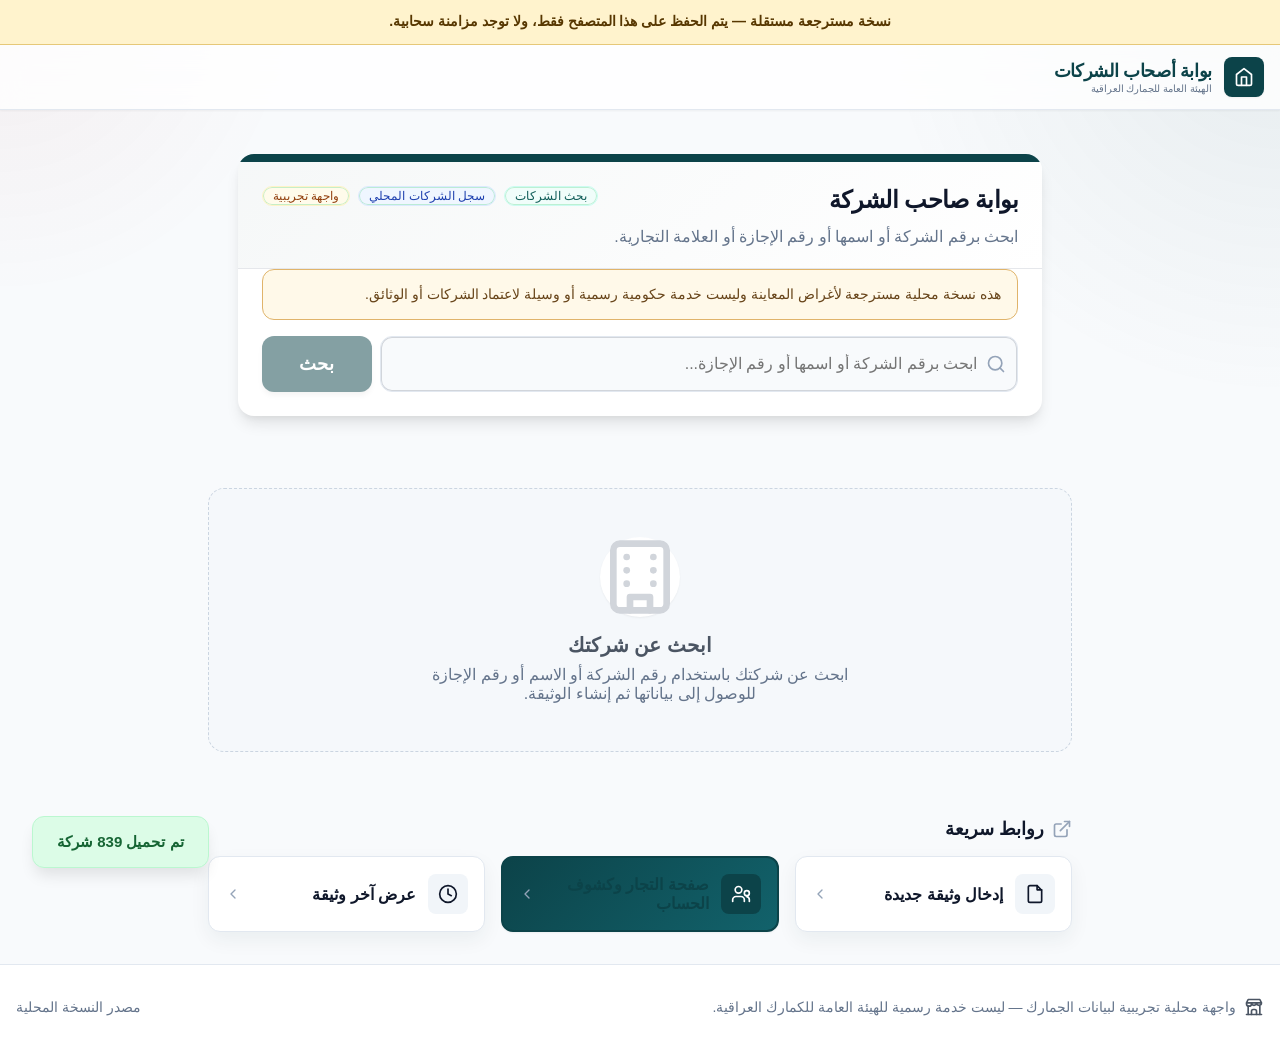
==== commit 51dd8c26: "Align local company portal and shipment preview with supplied Vue reference" ====
--- a/index.html
+++ b/index.html
@@ -43,30 +43,22 @@
                             <p class="company-search-help">ابحث برقم الشركة أو اسمها أو رقم الإجازة أو العلامة التجارية.</p>
                         </div>
                         <div class="owner-badges">
-                            <span class="owner-badge">
-                                <svg style="margin-left:4px" xmlns="http://www.w3.org/2000/svg" width="12" height="12" viewBox="0 0 24 24" fill="none" stroke="currentColor" stroke-width="2" stroke-linecap="round" stroke-linejoin="round"><rect width="16" height="20" x="4" y="2" rx="2" ry="2"></rect><path d="M9 22v-4h6v4"></path><path d="M8 6h.01"></path><path d="M16 6h.01"></path><path d="M8 10h.01"></path><path d="M16 10h.01"></path><path d="M8 14h.01"></path><path d="M16 14h.01"></path></svg>
-                                شركة الغدير
-                            </span>
-                            <span class="owner-badge badge-blue">
-                                <svg style="margin-left:4px" xmlns="http://www.w3.org/2000/svg" width="12" height="12" viewBox="0 0 24 24" fill="none" stroke="currentColor" stroke-width="2" stroke-linecap="round" stroke-linejoin="round"><rect width="20" height="16" x="2" y="4" rx="2"></rect><path d="m22 7-8.97 5.7a1.94 1.94 0 0 1-2.06 0L2 7"></path></svg>
-                                gadeer@gmail.com
-                            </span>
-                            <span class="owner-badge badge-amber">
-                                <svg style="margin-left:4px" xmlns="http://www.w3.org/2000/svg" width="12" height="12" viewBox="0 0 24 24" fill="none" stroke="currentColor" stroke-width="2" stroke-linecap="round" stroke-linejoin="round"><path d="M16 20V4a2 2 0 0 0-2-2h-4a2 2 0 0 0-2 2v16"></path><rect width="20" height="14" x="2" y="6" rx="2"></rect></svg>
-                                نقل و تخليص
-                            </span>
+                            <span class="owner-badge">بحث الشركات</span>
+                            <span class="owner-badge badge-blue">سجل الشركات المحلي</span>
+                            <span class="owner-badge badge-amber">واجهة تجريبية</span>
                         </div>
                     </div>
                 </div>
                 
                 <div class="company-search-card-body">
+                    <p class="portal-local-notice" role="note">هذه نسخة محلية مسترجعة لأغراض المعاينة وليست خدمة حكومية رسمية أو وسيلة لاعتماد الشركات أو الوثائق.</p>
                     <div class="hash-search-row">
                         <div class="hash-input-wrap">
                             <svg class="hash-input-icon" xmlns="http://www.w3.org/2000/svg" width="20" height="20" viewBox="0 0 24 24" fill="none" stroke="currentColor" stroke-width="2" stroke-linecap="round" stroke-linejoin="round"><circle cx="11" cy="11" r="8"></circle><path d="m21 21-4.3-4.3"></path></svg>
-                            <input id="hashCompanySearch" type="text" placeholder="ابحث برقم الشركة أو اسمها أو رقم الإجازة...">
+                            <input id="hashCompanySearch" type="text" aria-label="البحث عن شركة" aria-controls="hashCompanyResults" placeholder="ابحث برقم الشركة أو اسمها أو رقم الإجازة...">
                             
                             <!-- Search Results Dropdown -->
-                            <div id="hashCompanyResults" class="company-search-results" style="display: none;"></div>
+                            <div id="hashCompanyResults" class="company-search-results" role="region" aria-label="نتائج البحث عن الشركات" style="display: none;"></div>
                         </div>
                         <button id="hashSearchBtn" type="button" class="company-search-btn" disabled="">بحث</button>
                     </div>
@@ -97,12 +89,12 @@
                         </div>
                         <div class="panel-title-area">
                             <div class="panel-title-row">
-                                <h3 id="selectedCompanyName">شركة الغدير للنقل والتخليص الجمركي</h3>
+                                <h3 id="selectedCompanyName">الشركة المختارة</h3>
                                 <svg class="check-icon" xmlns="http://www.w3.org/2000/svg" width="20" height="20" viewBox="0 0 24 24" fill="none" stroke="currentColor" stroke-width="2" stroke-linecap="round" stroke-linejoin="round"><path d="M22 11.08V12a10 10 0 1 1-5.93-9.14"></path><polyline points="22 4 12 14.01 9 11.01"></polyline></svg>
                             </div>
-                            <p class="panel-subtitle">مسجلة ونشطة في النظام</p>
+                            <p class="panel-subtitle">البيانات من السجل المحلي ولا تثبت حالة الترخيص الحالية</p>
                         </div>
-                        <span class="status-badge-approved">شركة معتمدة</span>
+                        <span class="status-badge-approved">معلومات غير مصدّقة</span>
                     </div>
 
                     <div id="selectedCompanyDetails" class="company-selected-grid">
@@ -163,14 +155,10 @@
             <div class="company-footer-inner">
                 <div class="company-footer-copy">
                     <svg xmlns="http://www.w3.org/2000/svg" width="20" height="20" viewBox="0 0 24 24" fill="none" stroke="currentColor" stroke-width="2" stroke-linecap="round" stroke-linejoin="round"><path d="M3 21h18"></path><path d="M3 7v1a3 3 0 0 0 6 0V7m0 1V7a3 3 0 0 0 6 0V7m0 1V7a3 3 0 0 0 6 0V7H3l2-4h14l2 4"></path><path d="M5 21V10.85"></path><path d="M19 21V10.85"></path><path d="M9 21v-4a2 2 0 0 1 2-2h2a2 2 0 0 1 2 2v4"></path></svg>
-                    <p>© 2026 الهيئة العامة للجمارك العراقية. جميع الحقوق محفوظة.</p>
+                    <p>واجهة محلية تجريبية لبيانات الجمارك — ليست خدمة رسمية للهيئة العامة للكمارك العراقية.</p>
                 </div>
                 <div class="company-footer-links">
-                    <a href="./#">سياسة الخصوصية</a>
-                    <span class="separator">|</span>
-                    <a href="./#">شروط الاستخدام</a>
-                    <span class="separator">|</span>
-                    <a href="./#">اتصل بنا</a>
+                    <a href="https://github.com/abdulstarzeki001-sketch/raq-customs" target="_blank" rel="noopener noreferrer">مصدر النسخة المحلية</a>
                 </div>
             </div>
         </footer>
--- a/css/index-redesign.css
+++ b/css/index-redesign.css
@@ -838,3 +838,33 @@
 #status.info { background-color: #e0f2fe; color: #0369a1; border: 1px solid #bae6fd; }
 #status.success { background-color: #dcfce7; color: #166534; border: 1px solid #bbf7d0; }
 #status.error { background-color: #fee2e2; color: #991b1b; border: 1px solid #fecaca; }
+
+
+/* Source-alignment: keep local-only provenance visible and make results keyboard accessible. */
+.portal-local-notice {
+  margin: 0 0 1rem;
+  padding: .75rem 1rem;
+  border: 1px solid #e0b46b;
+  border-radius: .75rem;
+  background: #fff9e9;
+  color: #68451a;
+  font-size: .875rem;
+  line-height: 1.8;
+}
+.dark .portal-local-notice { background: #322619; color: #f9dda6; border-color: #886a39; }
+.company-result-row[data-number] {
+  width: 100%;
+  background: transparent;
+  color: inherit;
+  text-align: right;
+  font: inherit;
+  border: 0;
+  border-bottom: 1px solid var(--slate-100);
+}
+.company-result-row[data-number]:focus-visible {
+  outline: 3px solid #0d9488;
+  outline-offset: -3px;
+  background: var(--slate-50);
+}
+.dark .company-result-row[data-number] { border-bottom-color: var(--slate-800); }
+.dark .company-result-row[data-number]:focus-visible { background: var(--slate-800); }
